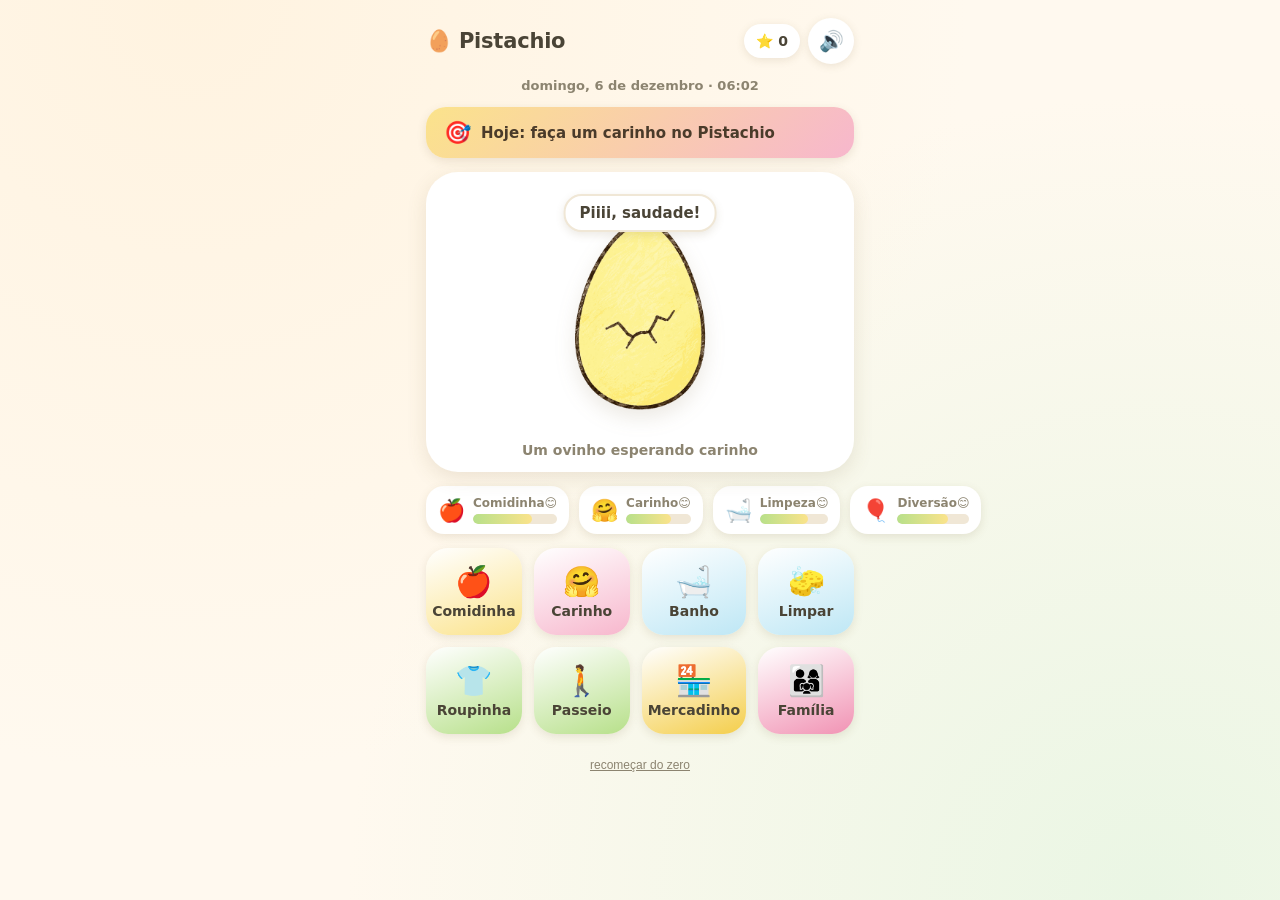
==== index.html @ 14df9978 "Pistachio v2 instalavel: manifest, service worker e icones" ====
<!doctype html>
<html lang="pt-BR">
<head>
<meta charset="utf-8">
<meta name="viewport" content="width=device-width,initial-scale=1,viewport-fit=cover">
<meta name="robots" content="noindex, nofollow">
<title>Pistachio</title>
<link rel="manifest" href="./manifest.webmanifest">
<meta name="theme-color" content="#FFF9EF" media="(prefers-color-scheme: light)">
<meta name="theme-color" content="#241F2E" media="(prefers-color-scheme: dark)">
<meta name="mobile-web-app-capable" content="yes">
<meta name="apple-mobile-web-app-capable" content="yes">
<meta name="apple-mobile-web-app-status-bar-style" content="default">
<meta name="apple-mobile-web-app-title" content="Pistachio">
<link rel="apple-touch-icon" href="./icone-180.png">
<link rel="icon" href="./icone-192.png">
</head>
<body>
<style>
  :root{
    --verde: #B7E08A;
    --verde-forte: #8FCB57;
    --rosa: #F7B7CD;
    --rosa-forte: #F193B4;
    --amarelo: #FBE38B;
    --amarelo-forte: #F4CE4B;
    --fundo: #FFF9EF;
    --fundo-gradiente-a: #FFF3E0;
    --fundo-gradiente-b: #EAF6E4;
    --cartao: #FFFFFF;
    --texto: #4A4436;
    --texto-suave: #8C8470;
    --linha: #F0E7D6;
    --sombra: rgba(120, 100, 60, 0.14);
  }
  @media (prefers-color-scheme: dark){
    :root:not([data-theme="light"]){
      --fundo: #241F2E;
      --fundo-gradiente-a: #2A2438;
      --fundo-gradiente-b: #1E2A24;
      --cartao: #2F2A3C;
      --texto: #F3EEE2;
      --texto-suave: #C3BBAE;
      --linha: #423A54;
      --sombra: rgba(0, 0, 0, 0.35);
    }
  }
  :root[data-theme="dark"]{
    --fundo: #241F2E;
    --fundo-gradiente-a: #2A2438;
    --fundo-gradiente-b: #1E2A24;
    --cartao: #2F2A3C;
    --texto: #F3EEE2;
    --texto-suave: #C3BBAE;
    --linha: #423A54;
    --sombra: rgba(0, 0, 0, 0.35);
  }

  *{ box-sizing: border-box; -webkit-tap-highlight-color: transparent; }
  body{
    margin: 0;
    min-height: 100vh;
    background: var(--fundo);
    background-image: radial-gradient(circle at 15% 0%, var(--fundo-gradiente-a) 0%, transparent 55%),
                       radial-gradient(circle at 90% 100%, var(--fundo-gradiente-b) 0%, transparent 55%);
    color: var(--texto);
    font-family: system-ui, -apple-system, "Segoe UI", Roboto, sans-serif;
    -webkit-font-smoothing: antialiased;
  }

  .tela{
    max-width: 460px;
    margin: 0 auto;
    padding: 18px 16px 34px;
    min-height: 100vh;
    display: flex;
    flex-direction: column;
    gap: 14px;
  }

  /* ---------- topo ---------- */
  .topo{
    display: flex;
    align-items: center;
    justify-content: space-between;
    gap: 10px;
  }
  .topo h1{
    font-size: 21px;
    margin: 0;
    letter-spacing: -0.01em;
    min-width: 0;
    overflow: hidden;
    text-overflow: ellipsis;
    white-space: nowrap;
  }
  .topo h1 span{ font-size: 21px; }
  .topo-direita{ display: flex; align-items: center; gap: 8px; flex-shrink: 0; }
  .saldo-estrelinhas{
    background: var(--cartao);
    box-shadow: 0 2px 8px var(--sombra);
    border-radius: 999px;
    padding: 9px 12px;
    font-weight: 800;
    font-size: 14px;
    color: var(--texto);
    white-space: nowrap;
  }
  .botao-som{
    width: 46px;
    height: 46px;
    border-radius: 999px;
    border: none;
    background: var(--cartao);
    box-shadow: 0 2px 8px var(--sombra);
    font-size: 20px;
    cursor: pointer;
    display: flex;
    align-items: center;
    justify-content: center;
    flex-shrink: 0;
  }
  .botao-som:active{ transform: scale(0.92); }

  /* ---------- data e hora ---------- */
  .data-hora{
    text-align: center;
    font-size: 13px;
    color: var(--texto-suave);
    font-weight: 600;
  }

  /* ---------- faixa de quest ---------- */
  .faixa-quest{
    background: linear-gradient(135deg, var(--amarelo), var(--rosa));
    border-radius: 20px;
    padding: 13px 18px;
    font-size: 15px;
    font-weight: 600;
    color: #4A3B2A;
    box-shadow: 0 3px 10px var(--sombra);
    display: flex;
    align-items: center;
    gap: 10px;
  }
  .faixa-quest .emoji-quest{ font-size: 22px; flex-shrink: 0; }
  .faixa-quest.concluida{ background: linear-gradient(135deg, var(--verde), var(--amarelo)); }

  /* ---------- banner de adoção ---------- */
  .banner-adocao{
    display: flex;
    align-items: center;
    justify-content: center;
    gap: 8px;
    width: 100%;
    padding: 14px;
    border: none;
    border-radius: 20px;
    background: linear-gradient(135deg, var(--verde), var(--rosa));
    color: #33321f;
    font-size: 16px;
    font-weight: 800;
    box-shadow: 0 4px 12px var(--sombra);
    cursor: pointer;
    animation: pulsarRemedio 1.6s ease-in-out infinite;
  }
  .banner-adocao:active{ transform: scale(0.97); }

  /* ---------- palco do bicho ---------- */
  .palco-cartao{
    background: var(--cartao);
    border-radius: 32px;
    box-shadow: 0 6px 20px var(--sombra);
    padding: 18px 10px 14px;
    position: relative;
  }
  .palco-bicho{
    position: relative;
    height: 250px;
    display: flex;
    align-items: center;
    justify-content: center;
    touch-action: none;
  }
  .onda{ display: inline-block; }
  .onda.idle-ovo{ animation: balancarOvo 1.8s ease-in-out infinite; }
  .onda.idle-ovo-doente{ animation: balancarOvoDoente 2.6s ease-in-out infinite; opacity: .8; }
  .onda.idle-vivo{ animation: respirar 3.4s ease-in-out infinite; }
  .onda.idle-doente{ animation: respirarDoente 3.8s ease-in-out infinite; }
  .onda.brilho{ animation: brilharPet 1.5s ease; }

  .cor-verdinho{ filter: hue-rotate(95deg) saturate(1.3); }
  .cor-rosinha{ filter: hue-rotate(300deg) saturate(1.25); }
  .cor-azulzinho{ filter: hue-rotate(190deg) saturate(1.3); }
  .cor-wrap{ display: inline-block; }

  @keyframes balancarOvo{
    0%,100%{ transform: rotate(-4deg); }
    50%{ transform: rotate(4deg); }
  }
  @keyframes balancarOvoDoente{
    0%,100%{ transform: rotate(-2deg) scale(0.99); }
    50%{ transform: rotate(1deg) scale(1); }
  }
  @keyframes respirar{
    0%,100%{ transform: scale(1) rotate(0deg); }
    50%{ transform: scale(1.035) rotate(-1deg); }
  }
  @keyframes respirarDoente{
    0%,100%{ transform: rotate(-6deg) scale(1); opacity: .78; }
    50%{ transform: rotate(-3deg) scale(1.012); opacity: .7; }
  }
  @keyframes brilharPet{
    0%,100%{ filter: none; }
    40%{ filter: brightness(1.35) saturate(1.25); }
  }

  .pulo-wrap{ position: relative; }
  .pulo-wrap.pular{ animation: pulinho .55s ease; }
  @keyframes pulinho{
    0%{ transform: translateY(0) scale(1); }
    30%{ transform: translateY(-20px) scale(1.08); }
    62%{ transform: translateY(3px) scale(0.96); }
    100%{ transform: translateY(0) scale(1); }
  }

  .img-bicho{
    width: 190px;
    height: 190px;
    object-fit: contain;
    display: block;
    filter: drop-shadow(0 8px 10px var(--sombra));
  }
  .img-cena{ width: 150px; height: 150px; object-fit: contain; display: block; filter: drop-shadow(0 8px 10px var(--sombra)); }
  .img-cena-pequena{ width: 92px; height: 92px; object-fit: contain; display: block; filter: drop-shadow(0 6px 8px var(--sombra)); }

  .overlay-roupinha{
    position: absolute;
    top: 6px;
    left: 50%;
    transform: translateX(-50%);
    font-size: 40px;
    pointer-events: none;
    line-height: 1;
  }
  .overlay-roupinha.rp-2{ top: 26px; font-size: 34px; }
  .overlay-roupinha.rp-3{ top: 96px; font-size: 34px; }
  .overlay-roupinha.rp-generic{ top: 20px; font-size: 32px; }

  .overlay-doente{
    position: absolute;
    right: -6px;
    bottom: 6px;
    font-size: 30px;
    pointer-events: none;
  }

  .estrelas-camada{
    position: absolute;
    inset: 0;
    pointer-events: none;
    overflow: visible;
  }
  .estrela{
    position: absolute;
    width: 14px;
    height: 14px;
    background: var(--rosa-forte);
    clip-path: polygon(50% 0%, 61% 35%, 98% 35%, 68% 57%, 79% 91%, 50% 70%, 21% 91%, 32% 57%, 2% 35%, 39% 35%);
    animation: estrelaFlutuar 1.15s ease-out forwards;
  }
  .estrela.amarela{ background: var(--amarelo-forte); }
  @keyframes estrelaFlutuar{
    0%{ transform: translateY(6px) scale(.3) rotate(0deg); opacity: 0; }
    22%{ opacity: 1; }
    100%{ transform: translateY(-50px) scale(1) rotate(35deg); opacity: 0; }
  }

  .coracao{
    position: absolute;
    font-size: 20px;
    animation: coracaoFlutuar 1s ease-out forwards;
  }
  @keyframes coracaoFlutuar{
    0%{ transform: translateY(4px) scale(.4); opacity: 0; }
    25%{ opacity: 1; }
    100%{ transform: translateY(-46px) scale(1.1); opacity: 0; }
  }

  .toast-estrelinha{
    position: absolute;
    top: 8px;
    right: 8px;
    background: var(--amarelo-forte);
    color: #4A3B2A;
    font-weight: 800;
    font-size: 13px;
    padding: 4px 10px;
    border-radius: 999px;
    animation: toastSubir 1.2s ease forwards;
    pointer-events: none;
  }
  @keyframes toastSubir{
    0%{ opacity: 0; transform: translateY(6px); }
    20%{ opacity: 1; transform: translateY(0); }
    80%{ opacity: 1; }
    100%{ opacity: 0; transform: translateY(-18px); }
  }

  .balao-fala{
    position: absolute;
    top: 4px;
    left: 50%;
    transform: translateX(-50%);
    background: var(--cartao);
    border: 2px solid var(--linha);
    border-radius: 18px;
    padding: 8px 14px;
    font-size: 15px;
    font-weight: 700;
    white-space: nowrap;
    box-shadow: 0 3px 8px var(--sombra);
    animation: balaoPop .25s ease;
    max-width: 88%;
    overflow: hidden;
    text-overflow: ellipsis;
  }
  .balao-fala::after{
    content: "";
    position: absolute;
    bottom: -8px;
    left: 50%;
    transform: translateX(-50%);
    border-width: 8px 7px 0 7px;
    border-style: solid;
    border-color: var(--cartao) transparent transparent transparent;
  }
  @keyframes balaoPop{
    0%{ transform: translateX(-50%) scale(.5); opacity: 0; }
    100%{ transform: translateX(-50%) scale(1); opacity: 1; }
  }

  .etiqueta-fase{
    text-align: center;
    font-size: 14px;
    color: var(--texto-suave);
    font-weight: 600;
    margin-top: 2px;
  }

  .evento-especial{
    position: absolute;
    left: 50%;
    top: -14px;
    transform: translate(-50%, -100%);
    background: var(--verde-forte);
    color: #22381A;
    font-weight: 700;
    font-size: 15px;
    padding: 10px 16px;
    border-radius: 16px;
    box-shadow: 0 4px 12px var(--sombra);
    white-space: nowrap;
    animation: eventoPop .35s ease;
  }
  @keyframes eventoPop{
    0%{ opacity: 0; transform: translate(-50%, -80%) scale(.7); }
    100%{ opacity: 1; transform: translate(-50%, -100%) scale(1); }
  }

  /* ---------- medidores ---------- */
  .medidores{
    display: grid;
    grid-template-columns: 1fr 1fr;
    gap: 10px;
  }
  .medidor{
    background: var(--cartao);
    border-radius: 18px;
    padding: 10px 12px;
    box-shadow: 0 3px 10px var(--sombra);
    display: flex;
    align-items: center;
    gap: 8px;
  }
  .medidor .icone{ font-size: 22px; flex-shrink: 0; }
  .medidor .miolo{ flex: 1; min-width: 0; }
  .medidor .rotulo{
    font-size: 12px;
    color: var(--texto-suave);
    font-weight: 600;
    display: flex;
    justify-content: space-between;
    margin-bottom: 4px;
  }
  .medidor-barra{
    height: 10px;
    border-radius: 999px;
    background: var(--linha);
    overflow: hidden;
  }
  .medidor-preenchido{
    height: 100%;
    border-radius: 999px;
    background: linear-gradient(90deg, var(--verde), var(--amarelo));
    transition: width .4s ease;
  }

  /* ---------- remedinho ---------- */
  .botao-remedio{
    display: flex;
    align-items: center;
    justify-content: center;
    gap: 10px;
    width: 100%;
    padding: 15px;
    border: none;
    border-radius: 20px;
    background: linear-gradient(135deg, var(--rosa), var(--rosa-forte));
    color: #4A2036;
    font-size: 17px;
    font-weight: 700;
    box-shadow: 0 4px 12px var(--sombra);
    cursor: pointer;
    animation: pulsarRemedio 1.4s ease-in-out infinite;
  }
  .botao-remedio:active{ transform: scale(0.97); }
  @keyframes pulsarRemedio{
    0%,100%{ box-shadow: 0 4px 12px var(--sombra); }
    50%{ box-shadow: 0 4px 20px var(--rosa-forte); }
  }

  /* ---------- botões de cuidado ---------- */
  .grade-cuidados{
    display: grid;
    grid-template-columns: 1fr 1fr;
    gap: 12px;
  }
  .botao-cuidado{
    display: flex;
    flex-direction: column;
    align-items: center;
    justify-content: center;
    gap: 4px;
    padding: 16px 6px;
    border: none;
    border-radius: 22px;
    background: var(--cartao);
    box-shadow: 0 3px 10px var(--sombra);
    cursor: pointer;
    font-family: inherit;
  }
  .botao-cuidado .emoji{ font-size: 30px; }
  .botao-cuidado .rotulo-botao{
    font-size: 14px;
    font-weight: 700;
    color: var(--texto);
  }
  .botao-cuidado:active{ transform: scale(0.94); }
  .botao-cuidado.c-fome{ background: linear-gradient(160deg, var(--cartao), var(--amarelo)); }
  .botao-cuidado.c-carinho{ background: linear-gradient(160deg, var(--cartao), var(--rosa)); }
  .botao-cuidado.c-limpeza{ background: linear-gradient(160deg, var(--cartao), #BEE7F5); }
  .botao-cuidado.c-diversao{ background: linear-gradient(160deg, var(--cartao), var(--verde)); }
  .botao-cuidado.c-loja{ background: linear-gradient(160deg, var(--cartao), var(--amarelo-forte)); }
  .botao-cuidado.c-familia{ background: linear-gradient(160deg, var(--cartao), var(--rosa-forte)); }

  @media (min-width: 640px){
    .grade-cuidados{ grid-template-columns: repeat(4, 1fr); }
    .medidores{ grid-template-columns: repeat(4, 1fr); }
  }

  /* ---------- rodapé / recomeçar ---------- */
  .rodape{
    text-align: center;
    margin-top: 4px;
  }
  .link-recomecar{
    background: none;
    border: none;
    color: var(--texto-suave);
    font-size: 12px;
    text-decoration: underline;
    cursor: pointer;
    padding: 6px;
  }
  .painel-confirmar{
    margin-top: 8px;
    background: var(--cartao);
    border: 2px dashed var(--linha);
    border-radius: 18px;
    padding: 14px;
    font-size: 14px;
  }
  .painel-confirmar p{ margin: 0 0 10px; color: var(--texto); }
  .linha-botoes-confirmar{ display: flex; gap: 10px; justify-content: center; }
  .botao-confirmar, .botao-cancelar{
    border: none;
    border-radius: 14px;
    padding: 10px 16px;
    font-size: 14px;
    font-weight: 700;
    cursor: pointer;
  }
  .botao-confirmar{ background: var(--rosa-forte); color: #4A2036; }
  .botao-cancelar{ background: var(--linha); color: var(--texto); }

  /* ---------- cenas em tela cheia ---------- */
  .cena-cheia{
    position: fixed;
    inset: 0;
    background: rgba(30, 25, 20, 0.55);
    display: flex;
    align-items: flex-end;
    justify-content: center;
    z-index: 60;
  }
  .cena-caixa{
    position: relative;
    background: var(--cartao);
    width: 100%;
    max-width: 460px;
    max-height: 90vh;
    overflow-y: auto;
    border-radius: 26px 26px 0 0;
    padding: 22px 18px 26px;
    box-shadow: 0 -8px 24px var(--sombra);
  }
  .titulo-cena{ margin: 0 0 4px; font-size: 19px; padding-right: 30px; }
  .subtitulo-cena{ font-size: 14px; color: var(--texto-suave); margin: 14px 0 6px; }
  .dica-cena{ margin: 0 0 12px; font-size: 13px; color: var(--texto-suave); }
  .botao-fechar-x{
    position: absolute;
    top: 14px;
    right: 14px;
    width: 34px;
    height: 34px;
    border-radius: 999px;
    border: none;
    background: var(--linha);
    color: var(--texto);
    font-size: 16px;
    cursor: pointer;
  }
  .botao-primario{
    display: block;
    width: 100%;
    padding: 14px;
    border: none;
    border-radius: 18px;
    background: linear-gradient(135deg, var(--verde), var(--verde-forte));
    color: #1c3311;
    font-size: 16px;
    font-weight: 800;
    cursor: pointer;
    margin-top: 10px;
  }
  .botao-primario:active{ transform: scale(0.98); }
  .botao-secundario{
    display: block;
    width: 100%;
    padding: 12px;
    border: none;
    border-radius: 16px;
    background: var(--linha);
    color: var(--texto);
    font-size: 14px;
    font-weight: 700;
    cursor: pointer;
    margin-top: 10px;
  }

  /* ---------- banho ---------- */
  .banheira{ position: relative; margin: 6px auto 4px; width: 240px; }
  .agua-banho{
    position: relative;
    height: 170px;
    border-radius: 24px 24px 40px 40px;
    background: linear-gradient(180deg, #D7F1FA, #8FD3EA);
    border: 4px solid #E8F7FC;
    overflow: hidden;
    touch-action: none;
    display: flex;
    align-items: flex-end;
    justify-content: center;
  }
  .borda-banheira{
    height: 14px;
    background: linear-gradient(180deg, #ffffff, #E3ECEF);
    border-radius: 0 0 30px 30px;
    margin: 0 8px;
    box-shadow: 0 4px 8px var(--sombra);
  }
  .sujeira{ position: absolute; font-size: 16px; opacity: 1; transition: opacity .3s ease; }
  .sujeira-1{ left: 16%; top: 18%; }
  .sujeira-2{ right: 14%; top: 32%; }
  .sujeira-3{ left: 40%; top: 55%; }
  .espuma{ position: absolute; font-size: 26px; opacity: .95; pointer-events: none; }
  .espuma-a{ left: -8px; top: -14px; }
  .espuma-b{ right: -10px; top: -8px; }
  .bolhas-camada{ position: absolute; inset: 0; pointer-events: none; overflow: visible; }
  .bolha{
    position: absolute;
    bottom: 4px;
    border-radius: 50%;
    background: rgba(255,255,255,.85);
    border: 1px solid rgba(255,255,255,.6);
    animation: bolhaSubir .9s ease-out forwards;
  }
  @keyframes bolhaSubir{
    0%{ transform: translateY(0) scale(.6); opacity: .9; }
    100%{ transform: translateY(-90px) scale(1.1); opacity: 0; }
  }
  .barra-progresso-cena{ margin: 12px 0 4px; }
  .rotulo-progresso{ font-size: 12px; color: var(--texto-suave); font-weight: 700; margin-bottom: 4px; }

  /* ---------- passeio ---------- */
  .parque-cena{
    position: relative;
    height: 300px;
    border-radius: 20px;
    overflow: hidden;
    touch-action: none;
    background: linear-gradient(180deg, #BEE7F5 0%, #BEE7F5 58%, #B7E08A 58%, #8FCB57 100%);
  }
  .nuvem{ position: absolute; font-size: 26px; opacity: .9; pointer-events: none; }
  .nuvem-a{ left: 12%; top: 8%; }
  .nuvem-b{ right: 16%; top: 14%; }
  .sol-passeio{ position: absolute; right: 10%; top: 6%; font-size: 30px; pointer-events: none; }
  .arvore{ position: absolute; font-size: 34px; bottom: 8%; pointer-events: none; }
  .arvore-a{ left: 6%; }
  .arvore-b{ right: 8%; }
  .itens-passeio{ position: absolute; inset: 0; pointer-events: none; }
  .item-passeio{
    position: absolute;
    transform: translate(-50%, -50%);
    font-size: 30px;
    background: none;
    border: none;
    padding: 4px;
    cursor: pointer;
    pointer-events: auto;
    transition: opacity .3s ease, transform .3s ease;
    filter: drop-shadow(0 2px 4px rgba(0,0,0,.2));
  }
  .item-passeio.coletado{
    opacity: 0;
    transform: translate(-50%, -50%) scale(1.7);
    pointer-events: none;
  }
  .pet-passeio{
    position: absolute;
    transform: translate(-50%, -50%);
    left: 50%;
    top: 78%;
    transition: left .6s ease, top .6s ease;
    pointer-events: none;
  }
  .linha-contador{
    text-align: center;
    font-size: 13px;
    font-weight: 700;
    color: var(--texto-suave);
    margin-top: 10px;
  }

  /* ---------- comidinha ---------- */
  .area-alimentar{ position: relative; display: flex; justify-content: center; padding: 8px 0 4px; }
  .boca-alvo{
    position: absolute;
    left: 50%;
    top: 66%;
    width: 62px;
    height: 42px;
    transform: translate(-50%, -50%);
    border: 3px dashed var(--rosa-forte);
    border-radius: 50%;
    pointer-events: none;
    transition: background .15s ease, transform .15s ease;
  }
  .boca-alvo.alvo-ativo{
    background: rgba(241, 147, 180, .35);
    transform: translate(-50%, -50%) scale(1.15);
  }
  .bandeja-itens{
    display: flex;
    flex-wrap: wrap;
    gap: 10px;
    justify-content: center;
    padding: 6px 0 4px;
  }
  .item-arrastavel{
    display: flex;
    flex-direction: column;
    align-items: center;
    gap: 2px;
    background: var(--fundo);
    border: 2px solid var(--linha);
    border-radius: 16px;
    padding: 8px 10px;
    touch-action: none;
    cursor: grab;
    user-select: none;
  }
  .emoji-item{ font-size: 28px; }
  .nome-item{ font-size: 11px; font-weight: 700; color: var(--texto); }
  .badge-qtd{
    font-size: 10px;
    font-weight: 800;
    color: var(--texto-suave);
    background: var(--linha);
    border-radius: 999px;
    padding: 1px 7px;
  }
  .badge-gratis{ background: var(--verde); color: #2b3a1c; }
  .clone-arrasto{
    position: fixed;
    pointer-events: none;
    font-size: 44px;
    z-index: 999;
    transform: translate(-50%, -50%);
    filter: drop-shadow(0 4px 6px rgba(0,0,0,.3));
  }
  .mastigando{ animation: mastigarAnim .5s ease; }
  @keyframes mastigarAnim{
    0%,100%{ transform: scale(1); }
    30%{ transform: scale(.92) rotate(-3deg); }
    60%{ transform: scale(1.05) rotate(2deg); }
  }

  /* ---------- mercadinho ---------- */
  .saldo-loja{
    text-align: center;
    font-weight: 800;
    font-size: 16px;
    background: var(--fundo);
    border-radius: 999px;
    padding: 6px 14px;
    display: block;
    width: fit-content;
    margin: 4px auto 6px;
  }
  .lista-loja{ display: flex; flex-direction: column; gap: 8px; }
  .linha-loja{
    display: flex;
    align-items: center;
    gap: 10px;
    background: var(--fundo);
    border-radius: 14px;
    padding: 8px 10px;
  }
  .emoji-loja{ font-size: 26px; flex-shrink: 0; }
  .info-loja{ flex: 1; min-width: 0; }
  .nome-loja{ font-weight: 700; font-size: 14px; }
  .preco-loja{ font-size: 12px; color: var(--texto-suave); }
  .botao-comprar{
    border: none;
    border-radius: 12px;
    padding: 9px 12px;
    font-weight: 800;
    font-size: 13px;
    background: var(--verde-forte);
    color: #1c3311;
    cursor: pointer;
    flex-shrink: 0;
  }
  .botao-comprar:disabled{ background: var(--linha); color: var(--texto-suave); cursor: not-allowed; }

  /* ---------- roupinha ---------- */
  .opcoes-roupinha{
    display: grid;
    grid-template-columns: 1fr 1fr;
    gap: 10px;
    margin: 8px 0 4px;
  }
  .opcao-roupinha{
    display: flex;
    flex-direction: column;
    align-items: center;
    gap: 4px;
    padding: 12px 6px;
    border-radius: 16px;
    border: 2px solid var(--linha);
    background: var(--fundo);
    font-size: 13px;
    font-weight: 700;
    color: var(--texto);
    cursor: pointer;
    font-family: inherit;
  }
  .opcao-roupinha.selecionada{ border-color: var(--rosa-forte); background: var(--rosa); }
  .emoji-opcao{ font-size: 30px; }

  /* ---------- família ---------- */
  .lista-familia{ display: flex; flex-direction: column; gap: 10px; }
  .card-familia{
    display: flex;
    align-items: center;
    gap: 12px;
    background: var(--fundo);
    border-radius: 16px;
    padding: 10px;
  }
  .img-familia{ width: 56px; height: 56px; object-fit: contain; flex-shrink: 0; }
  .data-familia{ font-size: 12px; color: var(--texto-suave); }
  .texto-vazio{ font-size: 14px; color: var(--texto-suave); line-height: 1.5; text-align: center; padding: 10px 4px; }

  /* ---------- adoção ---------- */
  .opcoes-cor{ display: flex; gap: 10px; justify-content: center; margin: 10px 0 14px; }
  .opcao-cor{
    display: flex;
    flex-direction: column;
    align-items: center;
    gap: 6px;
    border: 2px solid var(--linha);
    border-radius: 16px;
    padding: 10px 8px;
    background: var(--fundo);
    cursor: pointer;
    font-size: 12px;
    font-weight: 700;
    color: var(--texto);
    font-family: inherit;
    flex: 1;
  }
  .opcao-cor.selecionada{ border-color: var(--verde-forte); background: var(--verde); }
  .img-opcao-cor{ width: 52px; height: 52px; object-fit: contain; }
  .campo-nome{
    width: 100%;
    padding: 12px 14px;
    border-radius: 14px;
    border: 2px solid var(--linha);
    background: var(--cartao);
    color: var(--texto);
    font-size: 15px;
    margin-bottom: 12px;
    box-sizing: border-box;
    font-family: inherit;
  }

  [hidden]{ display: none !important; }
</style>

<div class="tela">
  <div class="topo">
    <h1><span id="tituloEmoji">🥚</span> <span id="tituloNome">Pistachio</span></h1>
    <div class="topo-direita">
      <div id="saldoEstrelinhas" class="saldo-estrelinhas">⭐ 0</div>
      <button id="btnSom" class="botao-som" type="button" aria-label="Ligar ou desligar som">🔊</button>
    </div>
  </div>

  <div id="dataHora" class="data-hora">carregando...</div>

  <div id="faixaQuest" class="faixa-quest">
    <span class="emoji-quest">🎯</span>
    <span id="textoQuest">Carregando...</span>
  </div>

  <div class="palco-cartao">
    <div class="palco-bicho" id="palcoBicho">
      <div id="onda" class="onda idle-ovo">
        <div id="pulo" class="pulo-wrap">
          <img id="imgBicho" class="img-bicho" src="" alt="Pistachio">
          <div id="roupinha" class="overlay-roupinha" hidden></div>
          <div id="doenteOverlay" class="overlay-doente" hidden>🤒</div>
        </div>
      </div>
      <div id="estrelas" class="estrelas-camada"></div>
      <div id="balaoFala" class="balao-fala" hidden></div>
      <div id="eventoEspecial" class="evento-especial" hidden></div>
    </div>
    <div id="etiquetaFase" class="etiqueta-fase">Um ovinho esperando carinho</div>
  </div>

  <button id="bannerAdocao" class="banner-adocao" type="button" hidden>🐣 Adotar um novo amiguinho!</button>

  <div class="medidores">
    <div class="medidor">
      <span class="icone">🍎</span>
      <div class="miolo">
        <div class="rotulo"><span>Comidinha</span><span id="faceFome">😊</span></div>
        <div class="medidor-barra"><div id="barraFome" class="medidor-preenchido" style="width:70%"></div></div>
      </div>
    </div>
    <div class="medidor">
      <span class="icone">🤗</span>
      <div class="miolo">
        <div class="rotulo"><span>Carinho</span><span id="faceCarinho">😊</span></div>
        <div class="medidor-barra"><div id="barraCarinho" class="medidor-preenchido" style="width:70%"></div></div>
      </div>
    </div>
    <div class="medidor">
      <span class="icone">🛁</span>
      <div class="miolo">
        <div class="rotulo"><span>Limpeza</span><span id="faceLimpeza">😊</span></div>
        <div class="medidor-barra"><div id="barraLimpeza" class="medidor-preenchido" style="width:70%"></div></div>
      </div>
    </div>
    <div class="medidor">
      <span class="icone">🎈</span>
      <div class="miolo">
        <div class="rotulo"><span>Diversão</span><span id="faceDiversao">😊</span></div>
        <div class="medidor-barra"><div id="barraDiversao" class="medidor-preenchido" style="width:70%"></div></div>
      </div>
    </div>
  </div>

  <button id="btnRemedio" class="botao-remedio" type="button" hidden>💊 Dar remedinho</button>

  <div class="grade-cuidados">
    <button class="botao-cuidado c-fome" type="button" data-acao="comida">
      <span class="emoji">🍎</span><span class="rotulo-botao">Comidinha</span>
    </button>
    <button class="botao-cuidado c-carinho" type="button" data-acao="carinho">
      <span class="emoji">🤗</span><span class="rotulo-botao">Carinho</span>
    </button>
    <button class="botao-cuidado c-limpeza" type="button" data-acao="banho">
      <span class="emoji">🛁</span><span class="rotulo-botao">Banho</span>
    </button>
    <button class="botao-cuidado c-limpeza" type="button" data-acao="sujeira">
      <span class="emoji">🧽</span><span class="rotulo-botao">Limpar</span>
    </button>
    <button class="botao-cuidado c-diversao" type="button" data-acao="roupinha">
      <span class="emoji">👕</span><span class="rotulo-botao">Roupinha</span>
    </button>
    <button class="botao-cuidado c-diversao" type="button" data-acao="passeio">
      <span class="emoji">🚶</span><span class="rotulo-botao">Passeio</span>
    </button>
    <button class="botao-cuidado c-loja" type="button" data-acao="mercadinho">
      <span class="emoji">🏪</span><span class="rotulo-botao">Mercadinho</span>
    </button>
    <button class="botao-cuidado c-familia" type="button" data-acao="familia">
      <span class="emoji">👨‍👩‍👧</span><span class="rotulo-botao">Família</span>
    </button>
  </div>

  <div class="rodape">
    <button id="btnRecomecar" class="link-recomecar" type="button">recomeçar do zero</button>
    <div id="painelConfirmar" class="painel-confirmar" hidden>
      <p>Tem certeza? O Pistachio vira um ovinho novo de novo. 🥚</p>
      <div class="linha-botoes-confirmar">
        <button id="btnConfirmarReset" class="botao-confirmar" type="button">Sim, recomeçar</button>
        <button id="btnCancelarReset" class="botao-cancelar" type="button">Não, deixa</button>
      </div>
    </div>
  </div>

  <!-- ---------- cena: banho ---------- -->
  <div id="cenaBanho" class="cena-cheia" hidden>
    <div class="cena-caixa">
      <button type="button" class="botao-fechar-x" data-fechar="cenaBanho" aria-label="Fechar">✕</button>
      <h2 class="titulo-cena">🛁 Hora do banho!</h2>
      <p class="dica-cena">Esfrega o dedinho nele pra tirar a sujeirinha~</p>
      <div class="banheira">
        <div id="aguaBanho" class="agua-banho">
          <div id="corWrapBanho" class="cor-wrap">
            <img id="imgBanho" class="img-cena" src="" alt="">
          </div>
          <div id="sujeira1" class="sujeira sujeira-1">🟤</div>
          <div id="sujeira2" class="sujeira sujeira-2">🟤</div>
          <div id="sujeira3" class="sujeira sujeira-3">🟤</div>
          <div class="espuma espuma-a">☁️</div>
          <div class="espuma espuma-b">☁️</div>
          <div id="bolhasBanho" class="bolhas-camada"></div>
        </div>
        <div class="borda-banheira"></div>
      </div>
      <div class="barra-progresso-cena">
        <div class="rotulo-progresso">Esfregando...</div>
        <div class="medidor-barra"><div id="barraEsfrega" class="medidor-preenchido" style="width:0%"></div></div>
      </div>
      <button id="btnBanhoPronto" class="botao-primario" type="button">Pronto! ✨</button>
    </div>
  </div>

  <!-- ---------- cena: passeio ---------- -->
  <div id="cenaPasseio" class="cena-cheia" hidden>
    <div class="cena-caixa">
      <button type="button" class="botao-fechar-x" data-fechar="cenaPasseio" aria-label="Fechar">✕</button>
      <h2 class="titulo-cena">🚶 Vamos passear!</h2>
      <p class="dica-cena">Toca no chão pra ele andar, e toca nas coisinhas pra pegar!</p>
      <div id="chaoPasseio" class="parque-cena">
        <div class="nuvem nuvem-a">☁️</div>
        <div class="nuvem nuvem-b">☁️</div>
        <div class="sol-passeio">☀️</div>
        <div class="arvore arvore-a">🌳</div>
        <div class="arvore arvore-b">🌳</div>
        <div id="itensPasseio" class="itens-passeio"></div>
        <div id="petPasseio" class="pet-passeio">
          <div id="corWrapPasseio" class="cor-wrap">
            <img id="imgPasseio" class="img-cena-pequena" src="" alt="">
          </div>
        </div>
      </div>
      <div class="linha-contador"><span id="contadorPasseio">0 / 5</span> coletados</div>
      <button id="btnPasseioVoltar" class="botao-primario" type="button">Voltar pra casa</button>
    </div>
  </div>

  <!-- ---------- cena: comidinha ---------- -->
  <div id="cenaComida" class="cena-cheia" hidden>
    <div class="cena-caixa">
      <button type="button" class="botao-fechar-x" data-fechar="cenaComida" aria-label="Fechar">✕</button>
      <h2 class="titulo-cena">🍽️ Comidinha</h2>
      <p class="dica-cena">Arrasta a comidinha até a boquinha dele!</p>
      <div class="area-alimentar">
        <div id="corWrapComida" class="cor-wrap">
          <img id="imgComida" class="img-cena" src="" alt="">
        </div>
        <div id="bocaAlvo" class="boca-alvo"></div>
      </div>
      <div id="bandejaItens" class="bandeja-itens"></div>
      <button id="btnComidaFechar" class="botao-secundario" type="button">Fechar</button>
    </div>
  </div>

  <!-- ---------- cena: mercadinho ---------- -->
  <div id="cenaMercadinho" class="cena-cheia" hidden>
    <div class="cena-caixa">
      <button type="button" class="botao-fechar-x" data-fechar="cenaMercadinho" aria-label="Fechar">✕</button>
      <h2 class="titulo-cena">🏪 Mercadinho</h2>
      <span id="estrelinhasSaldo" class="saldo-loja">⭐ 0</span>
      <h3 class="subtitulo-cena">Comidinhas</h3>
      <div id="listaComidasLoja" class="lista-loja"></div>
      <h3 class="subtitulo-cena">Roupinhas</h3>
      <div id="listaRoupasLoja" class="lista-loja"></div>
      <button id="btnMercadinhoFechar" class="botao-secundario" type="button">Fechar</button>
    </div>
  </div>

  <!-- ---------- cena: roupinha ---------- -->
  <div id="cenaRoupinha" class="cena-cheia" hidden>
    <div class="cena-caixa">
      <button type="button" class="botao-fechar-x" data-fechar="cenaRoupinha" aria-label="Fechar">✕</button>
      <h2 class="titulo-cena">👕 Escolher roupinha</h2>
      <div id="opcoesRoupinha" class="opcoes-roupinha"></div>
      <button id="btnRoupinhaFechar" class="botao-secundario" type="button">Fechar</button>
    </div>
  </div>

  <!-- ---------- cena: família ---------- -->
  <div id="cenaFamilia" class="cena-cheia" hidden>
    <div class="cena-caixa">
      <button type="button" class="botao-fechar-x" data-fechar="cenaFamilia" aria-label="Fechar">✕</button>
      <h2 class="titulo-cena">👨‍👩‍👧 Minha família</h2>
      <div id="listaFamilia" class="lista-familia"></div>
      <button id="btnFamiliaFechar" class="botao-secundario" type="button">Fechar</button>
    </div>
  </div>

  <!-- ---------- cena: novo amiguinho ---------- -->
  <div id="cenaAmiguinho" class="cena-cheia" hidden>
    <div class="cena-caixa">
      <button type="button" class="botao-fechar-x" data-fechar="cenaAmiguinho" aria-label="Fechar">✕</button>
      <h2 class="titulo-cena">🎉 Novo amiguinho!</h2>
      <p class="dica-cena">O grandinho vai pra galeria da família, e um ovo novo começa!</p>
      <div id="opcoesCorAdocao" class="opcoes-cor"></div>
      <input id="nomeNovoAmiguinho" class="campo-nome" type="text" maxlength="16" placeholder="Nome do novo amiguinho">
      <div class="linha-botoes-confirmar">
        <button id="btnConfirmarAdocao" class="botao-confirmar" type="button">Adotar!</button>
        <button id="btnCancelarAdocao" class="botao-cancelar" type="button">Agora não</button>
      </div>
    </div>
  </div>
</div>

<script>
(function(){
  "use strict";

  /* =========================================================
     ARTE — ÚNICO LUGAR do desenho do Pistachio.
     Troque só estes três valores pelo desenho final da Bela
     (data URI de PNG 520x520, fundo transparente).
     ========================================================= */
  const ARTE = { ovo: "[data-uri]", crianca: "[data-uri]", adulto: "[data-uri]" };

  const CHAVE_ARMAZENAMENTO = "pistachio_bela_estado_v1";

  const LIMIAR_BAIXO = 35;             // abaixo disso o medidor está "baixo"
  const PISO_TEMPO = 30;               // o tempo sozinho nunca derruba um medidor abaixo disto
  const TAXA_DECAIMENTO_HORA = 1.5;    // pontos perdidos por hora sem cuidado
  const CUIDADOS_PARA_NASCER = 6;
  const CUIDADOS_PARA_ADULTO = 30;
  const DIAS_MIN_PARA_ADULTO = 3;

  const ACOES = {
    comida:   { medidor: "fome",     falas: ["Nham nham! Pi tchi~", "Om nom nom, Bela!", "Yumi yumi~"] },
    carinho:  { medidor: "carinho",  falas: ["Puru puru~ Bela!", "Aaah... fofinho~", "Bibi bibi Bela~"] },
    banho:    { medidor: "limpeza",  falas: ["Splash splash! Pi~", "Bu-bu-glu glu~", "Fresquinho, Bela!"] },
    sujeira:  { medidor: "limpeza",  falas: ["Tchibum tchibum~", "Limpo limpo! Pi pi~", "Ahh, melhor!"] },
    roupinha: { medidor: "diversao", falas: ["Ta-da! Pi pi~", "Chiquinho, Bela!", "Uiii, olha só~"] },
    passeio:  { medidor: "diversao", falas: ["Ueee, vamos! Pi~", "La-la-la, Bela!", "Piu piu, passear!"] }
  };
  const ORDEM_ACOES = ["comida", "carinho", "banho", "sujeira", "roupinha", "passeio"];

  const TEXTOS_QUEST = {
    comida:   "Hoje: dê uma comidinha pro Pistachio",
    carinho:  "Hoje: faça um carinho no Pistachio",
    banho:    "Hoje: dê um banho no Pistachio",
    sujeira:  "Hoje: limpe a sujeirinha do Pistachio",
    roupinha: "Hoje: vista uma roupinha no Pistachio",
    passeio:  "Hoje: leve o Pistachio pra passear"
  };

  const FALAS_SAUDACAO = ["Pi pi! Bela!", "Blu blu~ Bela chegou!", "Piiii, saudade!"];
  const FALAS_REMEDIO = ["Ahh... obrigado, Bela~", "Ufa, tchibom!", "Já tô melhor, Bela~"];
  const FALAS_DOENTE = ["Hn... Bela?", "Snif, tchi~", "Pi... fraquinho..."];
  const FALAS_QUEST = ["Ta-da! Consegui, Bela!", "Piii! Feito!", "Eba eba, Bela!"];
  const FALAS_BANHO_BEM = ["Brilhando, Bela! ✨ Tchibom!", "Cheirosinho! Pi pi~", "Tiptop, reluzente!"];
  const FALAS_PASSEIO_COMPLETO = ["Peguei tudo, Bela! Piu!", "Uhuul, campeão! Pi~", "Que dia bom, tchibi~"];
  const FALA_NASCIMENTO = "BELA! Pi pi pi!! 🎉";
  const FALA_CRESCIMENTO = "Piii~ Bela, olha eu!";

  const CATALOGO_COMIDAS = [
    { id: "maca",     emoji: "🍎", nome: "Maçã",     preco: 2, fome: 100 },
    { id: "cenoura",  emoji: "🥕", nome: "Cenoura",  preco: 2, fome: 100 },
    { id: "morango",  emoji: "🍓", nome: "Morango",  preco: 3, fome: 100 },
    { id: "bolinho",  emoji: "🧁", nome: "Bolinho",  preco: 5, fome: 100 },
    { id: "sorvete",  emoji: "🍦", nome: "Sorvete",  preco: 6, fome: 100 }
  ];

  const CATALOGO_ROUPINHAS = [
    { id: 1, emoji: "🎩", nome: "Cartola",     preco: 0 },
    { id: 2, emoji: "🎀", nome: "Laçinho",     preco: 0 },
    { id: 3, emoji: "🧣", nome: "Cachecol",    preco: 0 },
    { id: 4, emoji: "👑", nome: "Coroinha",    preco: 4 },
    { id: 5, emoji: "🎓", nome: "Formatura",   preco: 4 },
    { id: 6, emoji: "🕶️", nome: "Óculos legal", preco: 3 },
    { id: 7, emoji: "🌸", nome: "Florzinha",   preco: 3 },
    { id: 8, emoji: "🦋", nome: "Borboletinha", preco: 5 }
  ];

  const VARIACOES_COR = [
    { id: "verdinho",  nome: "Verdinho" },
    { id: "rosinha",   nome: "Rosinha" },
    { id: "azulzinho", nome: "Azulzinho" }
  ];

  const PASSEIO_ITENS = [
    { emoji: "🌸", x: 20, y: 68 },
    { emoji: "🦋", x: 72, y: 32 },
    { emoji: "⭐", x: 46, y: 52 },
    { emoji: "🌼", x: 82, y: 72 },
    { emoji: "🦋", x: 14, y: 28 }
  ];

  const DIAS_SEMANA = ["domingo", "segunda", "terça", "quarta", "quinta", "sexta", "sábado"];
  const MESES = ["janeiro", "fevereiro", "março", "abril", "maio", "junho", "julho", "agosto", "setembro", "outubro", "novembro", "dezembro"];

  /* ---------------- estado ---------------- */

  function estadoPadrao(){
    return {
      fase: "ovo",
      medidores: { fome: 70, carinho: 70, limpeza: 70, diversao: 70 },
      cuidadosTotal: 0,
      diasComCuidado: [],
      doentinho: false,
      roupinha: 0,
      quest: null,
      somLigado: true,
      ultimaVisita: Date.now(),
      nomeAtual: "Pistachio",
      corAtual: null,
      estoque: { maca: 3, cenoura: 2, morango: 0, bolinho: 0, sorvete: 0 },
      estrelinhas: 0,
      roupinhasCompradas: [1, 2, 3],
      familia: []
    };
  }

  function carregarEstado(){
    try{
      const bruto = localStorage.getItem(CHAVE_ARMAZENAMENTO);
      if(!bruto) return estadoPadrao();
      const dados = JSON.parse(bruto);
      if(!dados || typeof dados !== "object") return estadoPadrao();
      const padrao = estadoPadrao();
      const combinado = Object.assign({}, padrao, dados);
      combinado.medidores = Object.assign({}, padrao.medidores, dados.medidores || {});
      combinado.diasComCuidado = Array.isArray(dados.diasComCuidado) ? dados.diasComCuidado : [];
      combinado.estoque = Object.assign({}, padrao.estoque, dados.estoque || {});
      combinado.familia = Array.isArray(dados.familia) ? dados.familia : [];
      combinado.roupinhasCompradas = Array.isArray(dados.roupinhasCompradas) ? dados.roupinhasCompradas.slice() : padrao.roupinhasCompradas.slice();
      [1, 2, 3].forEach(function(id){
        if(combinado.roupinhasCompradas.indexOf(id) === -1) combinado.roupinhasCompradas.push(id);
      });
      if(typeof combinado.estrelinhas !== "number" || isNaN(combinado.estrelinhas)) combinado.estrelinhas = 0;
      if(typeof combinado.nomeAtual !== "string" || !combinado.nomeAtual) combinado.nomeAtual = "Pistachio";
      if(typeof combinado.corAtual !== "string") combinado.corAtual = null;
      if(typeof combinado.ultimaVisita !== "number") combinado.ultimaVisita = Date.now();
      return combinado;
    }catch(e){
      return estadoPadrao();
    }
  }

  function salvarEstado(){
    try{
      localStorage.setItem(CHAVE_ARMAZENAMENTO, JSON.stringify(estado));
    }catch(e){
      /* sem armazenamento disponível — o jogo continua, só não guarda desta vez */
    }
  }

  let estado = carregarEstado();

  /* ---------------- utilidades ---------------- */

  function clamp(v, min, max){ return Math.max(min, Math.min(max, v)); }
  function escolherAleatorio(lista){ return lista[Math.floor(Math.random() * lista.length)]; }
  function diaDeHoje(){ return new Date().toDateString(); }

  function aplicarDecaimento(){
    const agora = Date.now();
    const horas = Math.max(0, (agora - estado.ultimaVisita) / 3600000);
    if(horas > 0){
      for(const chave in estado.medidores){
        estado.medidores[chave] = clamp(estado.medidores[chave] - horas * TAXA_DECAIMENTO_HORA, PISO_TEMPO, 100);
      }
      estado.ultimaVisita = agora;
    }
    atualizarDoentinho();
  }

  let ficouDoenteAgora = false;
  function atualizarDoentinho(){
    const m = estado.medidores;
    const baixos = [m.fome, m.carinho, m.limpeza, m.diversao].filter(v => v <= LIMIAR_BAIXO).length;
    const estavaDoente = estado.doentinho;
    estado.doentinho = baixos >= 2;
    if(estado.doentinho && !estavaDoente) ficouDoenteAgora = true;
  }

  function humorAtual(){
    if(estado.doentinho) return "doentinho";
    const m = estado.medidores;
    const media = (m.fome + m.carinho + m.limpeza + m.diversao) / 4;
    if(media < 55) return "tristinho";
    return "feliz";
  }

  function garantirQuestDoDia(){
    const hoje = diaDeHoje();
    if(!estado.quest || estado.quest.criadoEm !== hoje){
      const evitar = estado.quest ? estado.quest.tipo : null;
      const candidatos = ORDEM_ACOES.filter(t => t !== evitar);
      const tipo = candidatos.length ? escolherAleatorio(candidatos) : escolherAleatorio(ORDEM_ACOES);
      estado.quest = { tipo: tipo, criadoEm: hoje, concluida: false };
    }
  }

  function condicaoParaAdocaoDisponivel(){
    const m = estado.medidores;
    return estado.fase === "adulto" &&
      Math.round(m.fome) >= 100 && Math.round(m.carinho) >= 100 &&
      Math.round(m.limpeza) >= 100 && Math.round(m.diversao) >= 100 &&
      !!(estado.quest && estado.quest.concluida);
  }

  /* ---------------- som (Web Audio API, sem arquivos) ---------------- */

  let audioCtx = null;
  function obterAudioCtx(){
    try{
      if(!audioCtx){
        const AC = window.AudioContext || window.webkitAudioContext;
        if(AC) audioCtx = new AC();
      }
      if(audioCtx && audioCtx.state === "suspended") audioCtx.resume();
    }catch(e){ /* sem áudio disponível, sem problema */ }
    return audioCtx;
  }

  function bipezinhos(freqs, duracao){
    duracao = duracao || 0.1;
    try{
      if(!estado.somLigado) return;
      const ctx = obterAudioCtx();
      if(!ctx) return;
      const t0 = ctx.currentTime;
      freqs.forEach(function(f, i){
        const osc = ctx.createOscillator();
        const gain = ctx.createGain();
        osc.type = "sine";
        const inicio = t0 + i * duracao;
        osc.frequency.setValueAtTime(f, inicio);
        gain.gain.setValueAtTime(0.0001, inicio);
        gain.gain.linearRampToValueAtTime(0.16, inicio + 0.015);
        gain.gain.exponentialRampToValueAtTime(0.0001, inicio + duracao);
        osc.connect(gain);
        gain.connect(ctx.destination);
        osc.start(inicio);
        osc.stop(inicio + duracao + 0.02);
      });
    }catch(e){ /* sem áudio disponível, sem problema */ }
  }

  const PADROES_SOM = {
    comida: [520, 660, 780],
    carinho: [700, 620],
    banho: [500, 600, 700, 820],
    sujeira: [480, 560, 640],
    roupinha: [660, 780, 900],
    passeio: [520, 680, 840],
    remedio: [420, 560, 700, 840],
    quest: [660, 780, 900, 1020],
    crescimento: [523, 659, 784, 1047],
    som_on: [700, 900],
    mercadinho: [700, 850, 1000],
    adocao: [523, 659, 784, 1047, 1319]
  };

  /* ---------------- efeitos visuais ---------------- */

  let timeoutFala = null;
  function falar(texto){
    const balao = document.getElementById("balaoFala");
    if(timeoutFala) clearTimeout(timeoutFala);
    balao.textContent = texto;
    balao.hidden = false;
    balao.style.animation = "none";
    void balao.offsetWidth;
    balao.style.animation = "";
    timeoutFala = setTimeout(function(){ balao.hidden = true; }, 2600);
  }

  function pular(){
    const pulo = document.getElementById("pulo");
    pulo.classList.remove("pular");
    void pulo.offsetWidth;
    pulo.classList.add("pular");
  }

  function criarEstrela(){
    const camada = document.getElementById("estrelas");
    const el = document.createElement("div");
    el.className = "estrela" + (Math.random() < 0.5 ? " amarela" : "");
    const esquerda = 15 + Math.random() * 70;
    const topo = 10 + Math.random() * 60;
    const tamanho = 10 + Math.random() * 8;
    el.style.left = esquerda + "%";
    el.style.top = topo + "%";
    el.style.width = tamanho + "px";
    el.style.height = tamanho + "px";
    camada.appendChild(el);
    setTimeout(function(){ if(el.parentNode) el.parentNode.removeChild(el); }, 1200);
  }

  function espalharEstrelas(qtd){
    for(let i = 0; i < qtd; i++){
      setTimeout(criarEstrela, i * 60);
    }
  }

  function criarCoracao(){
    const camada = document.getElementById("estrelas");
    if(!camada) return;
    const el = document.createElement("div");
    el.className = "coracao";
    el.textContent = escolherAleatorio(["💗", "💕", "💖"]);
    el.style.left = (15 + Math.random() * 70) + "%";
    el.style.top = (10 + Math.random() * 50) + "%";
    camada.appendChild(el);
    setTimeout(function(){ if(el.parentNode) el.parentNode.removeChild(el); }, 1100);
  }

  function mostrarGanhoEstrelinha(qtd){
    const palco = document.querySelector(".palco-bicho");
    if(!palco) return;
    const el = document.createElement("div");
    el.className = "toast-estrelinha";
    el.textContent = "+" + qtd + " ⭐";
    palco.appendChild(el);
    setTimeout(function(){ if(el.parentNode) el.parentNode.removeChild(el); }, 1300);
  }

  let timeoutEvento = null;
  function mostrarEventoEspecial(texto){
    const el = document.getElementById("eventoEspecial");
    if(timeoutEvento) clearTimeout(timeoutEvento);
    el.textContent = texto;
    el.hidden = false;
    el.style.animation = "none";
    void el.offsetWidth;
    el.style.animation = "";
    timeoutEvento = setTimeout(function(){ el.hidden = true; }, 3200);
  }

  function reagir(tipoAcao){
    const acao = ACOES[tipoAcao];
    falar(escolherAleatorio(acao.falas));
    pular();
    espalharEstrelas(6);
    bipezinhos(PADROES_SOM[tipoAcao] || [600, 700]);
  }

  /* ---------------- núcleo de cuidado (compartilhado por todas as cenas) ---------------- */

  function finalizarCuidado(tipoAcao, opcoes){
    opcoes = opcoes || {};

    estado.cuidadosTotal += 1;
    const hoje = diaDeHoje();
    if(estado.diasComCuidado.indexOf(hoje) === -1) estado.diasComCuidado.push(hoje);

    atualizarDoentinho();

    let questConcluidaAgora = false;
    if(estado.quest && !estado.quest.concluida && estado.quest.tipo === tipoAcao){
      estado.quest.concluida = true;
      questConcluidaAgora = true;
    }

    const faseAntes = estado.fase;
    verificarCrescimento();
    const cresceu = estado.fase !== faseAntes;

    let ganho;
    if(typeof opcoes.estrelinhasFixas === "number"){
      ganho = opcoes.estrelinhasFixas;
    }else{
      ganho = opcoes.semGanho ? 0 : (1 + Math.floor(Math.random() * 2));
    }
    if(questConcluidaAgora) ganho += 5;
    if(ganho > 0) estado.estrelinhas += ganho;

    salvarEstado();

    if(questConcluidaAgora){
      falar(escolherAleatorio(FALAS_QUEST));
      pular();
      espalharEstrelas(12);
      bipezinhos(PADROES_SOM.quest);
    }else if(!opcoes.semReagir){
      reagir(tipoAcao);
    }

    render();
    if(ganho > 0) mostrarGanhoEstrelinha(ganho);

    if(cresceu){
      setTimeout(function(){
        espalharEstrelas(16);
        bipezinhos(PADROES_SOM.crescimento);
        if(estado.fase === "crianca"){
          falar(FALA_NASCIMENTO);
          mostrarEventoEspecial("🎉 " + estado.nomeAtual + " nasceu!");
        }else if(estado.fase === "adulto"){
          falar(FALA_CRESCIMENTO);
          mostrarEventoEspecial("🎉 " + estado.nomeAtual + " cresceu!");
        }
        render();
      }, questConcluidaAgora ? 350 : 250);
    }

    return { questConcluidaAgora: questConcluidaAgora, cresceu: cresceu };
  }

  function verificarCrescimento(){
    if(estado.fase === "ovo" && estado.cuidadosTotal >= CUIDADOS_PARA_NASCER){
      estado.fase = "crianca";
    }else if(estado.fase === "crianca" &&
              estado.cuidadosTotal >= CUIDADOS_PARA_ADULTO &&
              estado.diasComCuidado.length >= DIAS_MIN_PARA_ADULTO){
      estado.fase = "adulto";
    }
  }

  function cuidar(tipoAcao){
    const acao = ACOES[tipoAcao];
    if(!acao) return;
    aplicarDecaimento();
    estado.medidores[acao.medidor] = 100;
    finalizarCuidado(tipoAcao);
  }

  function remediar(){
    aplicarDecaimento();
    estado.medidores = { fome: 75, carinho: 75, limpeza: 75, diversao: 75 };
    estado.doentinho = false;
    salvarEstado();
    falar(escolherAleatorio(FALAS_REMEDIO));
    pular();
    espalharEstrelas(8);
    bipezinhos(PADROES_SOM.remedio);
    render();
  }

  function alternarSom(){
    estado.somLigado = !estado.somLigado;
    salvarEstado();
    render();
    if(estado.somLigado) bipezinhos(PADROES_SOM.som_on, 0.09);
  }

  function reiniciar(){
    estado = estadoPadrao();
    try{ localStorage.removeItem(CHAVE_ARMAZENAMENTO); }catch(e){ /* sem problema */ }
    garantirQuestDoDia();
    salvarEstado();
    render();
    falar("Piu? Novo comecinho, Bela~");
  }

  /* ---------------- carinho no dedo (arrastar/esfregar) ---------------- */

  let carinhoArrastando = false;
  let carinhoUltimoPt = null;
  let carinhoTeveIncremento = false;
  let ultimoPuloCarinho = 0;

  function atualizarBarraCarinho(){
    const v = estado.medidores.carinho;
    document.getElementById("barraCarinho").style.width = Math.round(v) + "%";
    document.getElementById("faceCarinho").textContent = iconeMedidor(v);
  }

  function iniciarGestoCarinho(e){
    if(estado.fase === "ovo" && estado.cuidadosTotal < 0) return; // sem restrição real; carinho funciona sempre
    aplicarDecaimento();
    carinhoArrastando = true;
    carinhoTeveIncremento = false;
    carinhoUltimoPt = { x: e.clientX, y: e.clientY };
  }

  function moverGestoCarinho(e){
    if(!carinhoArrastando || !carinhoUltimoPt) return;
    const dx = e.clientX - carinhoUltimoPt.x;
    const dy = e.clientY - carinhoUltimoPt.y;
    const d = Math.hypot(dx, dy);
    if(d > 4){
      carinhoUltimoPt = { x: e.clientX, y: e.clientY };
      estado.medidores.carinho = clamp(estado.medidores.carinho + 1.6, 0, 100);
      atualizarBarraCarinho();
      if(Math.random() < 0.5) criarCoracao();
      const agora = Date.now();
      if(agora - ultimoPuloCarinho > 450){
        pular();
        ultimoPuloCarinho = agora;
      }
      carinhoTeveIncremento = true;
    }
  }

  function terminarGestoCarinho(){
    if(!carinhoArrastando) return;
    carinhoArrastando = false;
    if(carinhoTeveIncremento){
      finalizarCuidado("carinho");
    }
  }

  /* ---------------- banho de verdade ---------------- */

  let banhoArrastando = false;
  let banhoUltimoPt = null;
  let banhoEsfregado = 0;

  function renderPetNaCena(imgId, wrapId){
    const img = document.getElementById(imgId);
    img.src = ARTE[estado.fase];
    img.alt = estado.nomeAtual;
    document.getElementById(wrapId).className = "cor-wrap" + (estado.corAtual ? " cor-" + estado.corAtual : "");
  }

  function abrirBanho(){
    aplicarDecaimento();
    banhoEsfregado = 0;
    renderPetNaCena("imgBanho", "corWrapBanho");
    atualizarSujeiraVisual();
    document.getElementById("cenaBanho").hidden = false;
  }

  function atualizarSujeiraVisual(){
    document.getElementById("barraEsfrega").style.width = banhoEsfregado + "%";
    const spots = [document.getElementById("sujeira1"), document.getElementById("sujeira2"), document.getElementById("sujeira3")];
    spots.forEach(function(el, i){
      const limite = (i + 1) * 33;
      el.style.opacity = banhoEsfregado >= limite ? "0" : "1";
    });
  }

  function criarBolha(clientX, clientY){
    const camada = document.getElementById("bolhasBanho");
    if(!camada) return;
    const rect = camada.getBoundingClientRect();
    const el = document.createElement("div");
    el.className = "bolha";
    const x = clamp(clientX - rect.left, 0, rect.width);
    el.style.left = x + "px";
    const tamanho = 8 + Math.random() * 10;
    el.style.width = tamanho + "px";
    el.style.height = tamanho + "px";
    camada.appendChild(el);
    setTimeout(function(){ if(el.parentNode) el.parentNode.removeChild(el); }, 900);
  }

  function moverEsfrega(e){
    if(!banhoArrastando || !banhoUltimoPt) return;
    const d = Math.hypot(e.clientX - banhoUltimoPt.x, e.clientY - banhoUltimoPt.y);
    if(d > 4){
      banhoUltimoPt = { x: e.clientX, y: e.clientY };
      banhoEsfregado = clamp(banhoEsfregado + 3, 0, 100);
      criarBolha(e.clientX, e.clientY);
      atualizarSujeiraVisual();
    }
  }

  function terminarEsfrega(){
    banhoArrastando = false;
  }

  function finalizarBanho(){
    estado.medidores.limpeza = 100;
    document.getElementById("cenaBanho").hidden = true;
    const bemEsfregado = banhoEsfregado >= 60;
    const resultado = finalizarCuidado("banho", { semReagir: true });
    if(!resultado.questConcluidaAgora){
      falar(bemEsfregado ? escolherAleatorio(FALAS_BANHO_BEM) : escolherAleatorio(ACOES.banho.falas));
      pular();
      espalharEstrelas(bemEsfregado ? 12 : 8);
      bipezinhos(PADROES_SOM.banho);
    }
    const onda = document.getElementById("onda");
    onda.classList.add("brilho");
    setTimeout(function(){ onda.classList.remove("brilho"); }, 1600);
  }

  /* ---------------- passeio interativo ---------------- */

  let passeioColetados = 0;
  let passeioFinalizado = false;

  function posicionarPet(xPct, yPct){
    const pet = document.getElementById("petPasseio");
    pet.style.left = xPct + "%";
    pet.style.top = yPct + "%";
  }

  function abrirPasseio(){
    aplicarDecaimento();
    passeioColetados = 0;
    passeioFinalizado = false;
    renderPetNaCena("imgPasseio", "corWrapPasseio");
    posicionarPet(50, 78);
    const camada = document.getElementById("itensPasseio");
    camada.innerHTML = "";
    PASSEIO_ITENS.forEach(function(item, i){
      const el = document.createElement("button");
      el.type = "button";
      el.className = "item-passeio";
      el.textContent = item.emoji;
      el.style.left = item.x + "%";
      el.style.top = item.y + "%";
      el.dataset.indice = String(i);
      el.addEventListener("click", function(){ pegarItemPasseio(el); });
      camada.appendChild(el);
    });
    document.getElementById("contadorPasseio").textContent = "0 / " + PASSEIO_ITENS.length;
    document.getElementById("cenaPasseio").hidden = false;
  }

  function andarPara(e){
    const cena = document.getElementById("chaoPasseio");
    const rect = cena.getBoundingClientRect();
    const x = clamp(((e.clientX - rect.left) / rect.width) * 100, 6, 94);
    const y = clamp(((e.clientY - rect.top) / rect.height) * 100, 30, 90);
    posicionarPet(x, y);
    bipezinhos([420], 0.05);
  }

  function pegarItemPasseio(el){
    if(el.classList.contains("coletado")) return;
    el.classList.add("coletado");
    passeioColetados++;
    document.getElementById("contadorPasseio").textContent = passeioColetados + " / " + PASSEIO_ITENS.length;
    bipezinhos([700, 900], 0.06);
    if(passeioColetados >= PASSEIO_ITENS.length){
      setTimeout(finalizarPasseio, 450);
    }
  }

  function finalizarPasseio(){
    if(passeioFinalizado) return;
    passeioFinalizado = true;
    const completo = passeioColetados >= PASSEIO_ITENS.length;
    estado.medidores.diversao = 100;
    document.getElementById("cenaPasseio").hidden = true;
    const resultado = finalizarCuidado("passeio", { semReagir: true, estrelinhasFixas: completo ? 3 : 1 });
    if(!resultado.questConcluidaAgora){
      falar(completo ? escolherAleatorio(FALAS_PASSEIO_COMPLETO) : escolherAleatorio(ACOES.passeio.falas));
      pular();
      espalharEstrelas(completo ? 14 : 8);
      bipezinhos(PADROES_SOM.passeio);
    }
  }

  /* ---------------- comidinha na boquinha (arrastar até a boca) ---------------- */

  let arrastoAtivo = null;

  function criarItemArrastavel(id, emoji, nome, qtd, fomeValor){
    const el = document.createElement("div");
    el.className = "item-arrastavel";
    el.dataset.emoji = emoji;
    const em = document.createElement("span");
    em.className = "emoji-item";
    em.textContent = emoji;
    el.appendChild(em);
    const nomeEl = document.createElement("span");
    nomeEl.className = "nome-item";
    nomeEl.textContent = nome;
    el.appendChild(nomeEl);
    const badge = document.createElement("span");
    if(qtd === null){
      badge.className = "badge-qtd badge-gratis";
      badge.textContent = "grátis";
    }else{
      badge.className = "badge-qtd";
      badge.textContent = "x" + qtd;
    }
    el.appendChild(badge);
    el.addEventListener("pointerdown", function(e){ iniciarArrasto(e, id, fomeValor, emoji); });
    return el;
  }

  function renderBandeja(){
    const wrap = document.getElementById("bandejaItens");
    wrap.innerHTML = "";
    CATALOGO_COMIDAS.forEach(function(c){
      const qtd = estado.estoque[c.id] || 0;
      if(qtd <= 0) return;
      wrap.appendChild(criarItemArrastavel(c.id, c.emoji, c.nome, qtd, c.fome));
    });
    wrap.appendChild(criarItemArrastavel("biscoito", "🍪", "Biscoitinho", null, 30));
  }

  function abrirComida(){
    aplicarDecaimento();
    renderPetNaCena("imgComida", "corWrapComida");
    renderBandeja();
    document.getElementById("cenaComida").hidden = false;
  }

  function posicionarClone(clone, x, y){
    clone.style.left = x + "px";
    clone.style.top = y + "px";
  }

  function iniciarArrasto(e, comidaId, fomeValor, emoji){
    const clone = document.createElement("div");
    clone.className = "clone-arrasto";
    clone.textContent = emoji;
    document.body.appendChild(clone);
    posicionarClone(clone, e.clientX, e.clientY);
    arrastoAtivo = { id: comidaId, fome: fomeValor, clone: clone };
    document.addEventListener("pointermove", moverArrasto);
    document.addEventListener("pointerup", soltarArrasto);
    document.addEventListener("pointercancel", cancelarArrasto);
  }

  function moverArrasto(e){
    if(!arrastoAtivo) return;
    posicionarClone(arrastoAtivo.clone, e.clientX, e.clientY);
    const alvo = document.getElementById("bocaAlvo");
    const r = alvo.getBoundingClientRect();
    const dentro = e.clientX >= r.left && e.clientX <= r.right && e.clientY >= r.top && e.clientY <= r.bottom;
    alvo.classList.toggle("alvo-ativo", dentro);
  }

  function soltarArrasto(e){
    if(!arrastoAtivo) return;
    const alvo = document.getElementById("bocaAlvo");
    const r = alvo.getBoundingClientRect();
    const dentro = e.clientX >= r.left && e.clientX <= r.right && e.clientY >= r.top && e.clientY <= r.bottom;
    const info = arrastoAtivo;
    limparArrasto();
    if(dentro) alimentar(info.id, info.fome);
  }

  function cancelarArrasto(){ limparArrasto(); }

  function limparArrasto(){
    document.removeEventListener("pointermove", moverArrasto);
    document.removeEventListener("pointerup", soltarArrasto);
    document.removeEventListener("pointercancel", cancelarArrasto);
    if(arrastoAtivo){
      if(arrastoAtivo.clone.parentNode) arrastoAtivo.clone.parentNode.removeChild(arrastoAtivo.clone);
      const alvo = document.getElementById("bocaAlvo");
      if(alvo) alvo.classList.remove("alvo-ativo");
      arrastoAtivo = null;
    }
  }

  function mastigar(){
    const img = document.getElementById("imgComida");
    img.classList.remove("mastigando");
    void img.offsetWidth;
    img.classList.add("mastigando");
  }

  function alimentar(comidaId, fomeValor){
    if(comidaId !== "biscoito"){
      if((estado.estoque[comidaId] || 0) <= 0) return;
      estado.estoque[comidaId] -= 1;
    }
    aplicarDecaimento();
    estado.medidores.fome = clamp(estado.medidores.fome + (fomeValor == null ? 100 : fomeValor), 0, 100);
    mastigar();
    const resultado = finalizarCuidado("comida", { semReagir: true });
    if(!resultado.questConcluidaAgora){
      falar(escolherAleatorio(ACOES.comida.falas));
      bipezinhos(PADROES_SOM.comida);
    }
    renderBandeja();
  }

  /* ---------------- mercadinho ---------------- */

  function criarLinhaLoja(opcoes){
    const linha = document.createElement("div");
    linha.className = "linha-loja";
    const emoji = document.createElement("span");
    emoji.className = "emoji-loja";
    emoji.textContent = opcoes.emoji;
    linha.appendChild(emoji);
    const info = document.createElement("div");
    info.className = "info-loja";
    const nome = document.createElement("div");
    nome.className = "nome-loja";
    nome.textContent = opcoes.nome;
    info.appendChild(nome);
    const preco = document.createElement("div");
    preco.className = "preco-loja";
    preco.textContent = opcoes.preco > 0 ? ("⭐ " + opcoes.preco) : "grátis";
    info.appendChild(preco);
    linha.appendChild(info);
    const botao = document.createElement("button");
    botao.type = "button";
    botao.className = "botao-comprar";
    botao.textContent = opcoes.rotuloBotao;
    botao.disabled = !opcoes.podeComprar;
    botao.addEventListener("click", opcoes.aoComprar);
    linha.appendChild(botao);
    return linha;
  }

  function renderMercadinho(){
    document.getElementById("estrelinhasSaldo").textContent = "⭐ " + estado.estrelinhas;

    const comidas = document.getElementById("listaComidasLoja");
    comidas.innerHTML = "";
    CATALOGO_COMIDAS.forEach(function(c){
      comidas.appendChild(criarLinhaLoja({
        emoji: c.emoji, nome: c.nome, preco: c.preco,
        podeComprar: estado.estrelinhas >= c.preco,
        rotuloBotao: "Comprar",
        aoComprar: function(){ comprarComida(c); }
      }));
    });

    const roupas = document.getElementById("listaRoupasLoja");
    roupas.innerHTML = "";
    CATALOGO_ROUPINHAS.filter(function(r){ return r.preco > 0; }).forEach(function(r){
      const possui = estado.roupinhasCompradas.indexOf(r.id) !== -1;
      roupas.appendChild(criarLinhaLoja({
        emoji: r.emoji, nome: r.nome, preco: r.preco,
        podeComprar: !possui && estado.estrelinhas >= r.preco,
        rotuloBotao: possui ? "✔ Já tem" : "Comprar",
        aoComprar: function(){ comprarRoupinha(r); }
      }));
    });
  }

  function comprarComida(c){
    if(estado.estrelinhas < c.preco) return;
    estado.estrelinhas -= c.preco;
    estado.estoque[c.id] = (estado.estoque[c.id] || 0) + 1;
    salvarEstado();
    bipezinhos(PADROES_SOM.mercadinho, 0.07);
    renderMercadinho();
    atualizarSaldoTopo();
  }

  function comprarRoupinha(r){
    if(estado.roupinhasCompradas.indexOf(r.id) !== -1) return;
    if(estado.estrelinhas < r.preco) return;
    estado.estrelinhas -= r.preco;
    estado.roupinhasCompradas.push(r.id);
    salvarEstado();
    bipezinhos(PADROES_SOM.mercadinho, 0.07);
    renderMercadinho();
    atualizarSaldoTopo();
  }

  function abrirMercadinho(){
    renderMercadinho();
    document.getElementById("cenaMercadinho").hidden = false;
  }

  function atualizarSaldoTopo(){
    document.getElementById("saldoEstrelinhas").textContent = "⭐ " + estado.estrelinhas;
  }

  /* ---------------- roupinha (escolher entre as que tem) ---------------- */

  function criarOpcaoRoupinha(id, emoji, nome){
    const btn = document.createElement("button");
    btn.type = "button";
    btn.className = "opcao-roupinha" + (estado.roupinha === id ? " selecionada" : "");
    const span1 = document.createElement("span");
    span1.className = "emoji-opcao";
    span1.textContent = emoji;
    const span2 = document.createElement("span");
    span2.textContent = nome;
    btn.appendChild(span1);
    btn.appendChild(span2);
    btn.addEventListener("click", function(){ escolherRoupinha(id); });
    return btn;
  }

  function renderRoupinhaPicker(){
    const wrap = document.getElementById("opcoesRoupinha");
    wrap.innerHTML = "";
    wrap.appendChild(criarOpcaoRoupinha(0, "🚫", "Sem roupinha"));
    estado.roupinhasCompradas.forEach(function(id){
      const cat = CATALOGO_ROUPINHAS.filter(function(r){ return r.id === id; })[0];
      if(cat) wrap.appendChild(criarOpcaoRoupinha(cat.id, cat.emoji, cat.nome));
    });
  }

  function abrirRoupinhaPicker(){
    renderRoupinhaPicker();
    document.getElementById("cenaRoupinha").hidden = false;
  }

  function escolherRoupinha(id){
    aplicarDecaimento();
    document.getElementById("cenaRoupinha").hidden = true;
    estado.roupinha = id;
    estado.medidores.diversao = 100;
    const resultado = finalizarCuidado("roupinha", { semReagir: true });
    if(!resultado.questConcluidaAgora){
      falar(escolherAleatorio(ACOES.roupinha.falas));
      pular();
      espalharEstrelas(6);
      bipezinhos(PADROES_SOM.roupinha);
    }
  }

  /* ---------------- família (galeria) ---------------- */

  function formatarDataCurta(timestamp){
    const d = new Date(timestamp);
    if(isNaN(d.getTime())) return "";
    return d.getDate() + " de " + MESES[d.getMonth()] + " de " + d.getFullYear();
  }

  function renderFamilia(){
    const lista = document.getElementById("listaFamilia");
    lista.innerHTML = "";
    if(!estado.familia.length){
      const vazio = document.createElement("p");
      vazio.className = "texto-vazio";
      vazio.textContent = "Ainda não tem ninguém aqui. Quando o Pistachio crescer todinho e você cuidar super bem dele, dá pra adotar um novo amiguinho — e ele entra pra família! 💛";
      lista.appendChild(vazio);
      return;
    }
    estado.familia.slice().reverse().forEach(function(m){
      const card = document.createElement("div");
      card.className = "card-familia";
      const img = document.createElement("img");
      img.src = ARTE.adulto;
      img.className = "img-familia" + (m.cor ? " cor-" + m.cor : "");
      img.alt = m.nome;
      card.appendChild(img);
      const info = document.createElement("div");
      const strong = document.createElement("strong");
      strong.textContent = m.nome;
      const br = document.createElement("br");
      const span = document.createElement("span");
      span.className = "data-familia";
      span.textContent = "desde " + formatarDataCurta(m.dataAdocao);
      info.appendChild(strong);
      info.appendChild(br);
      info.appendChild(span);
      card.appendChild(info);
      lista.appendChild(card);
    });
  }

  function abrirFamilia(){
    renderFamilia();
    document.getElementById("cenaFamilia").hidden = false;
  }

  /* ---------------- novo amiguinho (adoção) ---------------- */

  let corEscolhidaAdocao = null;

  function renderOpcoesCor(){
    const wrap = document.getElementById("opcoesCorAdocao");
    wrap.innerHTML = "";
    VARIACOES_COR.forEach(function(v){
      const btn = document.createElement("button");
      btn.type = "button";
      btn.className = "opcao-cor" + (corEscolhidaAdocao === v.id ? " selecionada" : "");
      const img = document.createElement("img");
      img.src = ARTE.adulto;
      img.alt = v.nome;
      img.className = "img-opcao-cor cor-" + v.id;
      const legenda = document.createElement("span");
      legenda.textContent = v.nome;
      btn.appendChild(img);
      btn.appendChild(legenda);
      btn.addEventListener("click", function(){ corEscolhidaAdocao = v.id; renderOpcoesCor(); });
      wrap.appendChild(btn);
    });
  }

  function abrirAdocao(){
    corEscolhidaAdocao = null;
    document.getElementById("nomeNovoAmiguinho").value = "";
    renderOpcoesCor();
    document.getElementById("cenaAmiguinho").hidden = false;
  }

  function confirmarAdocao(){
    const cor = corEscolhidaAdocao || VARIACOES_COR[0].id;
    const nomeDigitado = document.getElementById("nomeNovoAmiguinho").value.trim();
    const nomeNovo = nomeDigitado || "Pistachinho";

    estado.familia.push({
      nome: estado.nomeAtual || "Pistachio",
      cor: estado.corAtual || null,
      dataAdocao: Date.now()
    });

    estado.fase = "ovo";
    estado.medidores = { fome: 70, carinho: 70, limpeza: 70, diversao: 70 };
    estado.cuidadosTotal = 0;
    estado.diasComCuidado = [];
    estado.doentinho = false;
    estado.roupinha = 0;
    estado.quest = null;
    estado.nomeAtual = nomeNovo;
    estado.corAtual = cor;
    estado.ultimaVisita = Date.now();

    garantirQuestDoDia();
    salvarEstado();

    document.getElementById("cenaAmiguinho").hidden = true;
    render();
    falar("Piu! Um novo amiguinho chegou! 🥚");
    mostrarEventoEspecial("🎉 Bem-vindo(a), " + nomeNovo + "!");
    espalharEstrelas(16);
    bipezinhos(PADROES_SOM.adocao);
  }

  /* ---------------- data e hora ---------------- */

  function atualizarDataHora(){
    const el = document.getElementById("dataHora");
    if(!el) return;
    const agora = new Date();
    const dia = DIAS_SEMANA[agora.getDay()];
    const data = agora.getDate();
    const mes = MESES[agora.getMonth()];
    const hh = String(agora.getHours()).padStart(2, "0");
    const mm = String(agora.getMinutes()).padStart(2, "0");
    el.textContent = dia + ", " + data + " de " + mes + " · " + hh + ":" + mm;
  }

  /* ---------------- renderização ---------------- */

  function iconeMedidor(v){
    if(v >= 60) return "😊";
    if(v > LIMIAR_BAIXO) return "😐";
    return "🙁";
  }

  const ROTULOS_FASE = {
    ovo: "Um ovinho esperando carinho",
    crianca: "Pistachio criança",
    adulto: "Pistachio adulto"
  };

  function render(){
    // imagem e animação de fundo
    const img = document.getElementById("imgBicho");
    img.src = ARTE[estado.fase];
    img.alt = estado.nomeAtual + " (" + estado.fase + ")";

    const onda = document.getElementById("onda");
    let classeOnda;
    if(estado.fase === "ovo"){
      classeOnda = estado.doentinho ? "idle-ovo-doente" : "idle-ovo";
    }else{
      classeOnda = estado.doentinho ? "idle-doente" : "idle-vivo";
    }
    onda.className = "onda " + classeOnda + (estado.corAtual ? " cor-" + estado.corAtual : "");

    document.getElementById("doenteOverlay").hidden = !estado.doentinho;

    // roupinha
    const roupinhaEl = document.getElementById("roupinha");
    if(estado.fase === "ovo" || estado.roupinha === 0){
      roupinhaEl.hidden = true;
    }else{
      const cat = CATALOGO_ROUPINHAS.filter(function(r){ return r.id === estado.roupinha; })[0];
      roupinhaEl.hidden = false;
      roupinhaEl.textContent = cat ? cat.emoji : "";
      const posClasse = estado.roupinha === 1 ? "" : (estado.roupinha === 2 ? "rp-2" : (estado.roupinha === 3 ? "rp-3" : "rp-generic"));
      roupinhaEl.className = "overlay-roupinha " + posClasse;
    }

    document.getElementById("etiquetaFase").textContent = ROTULOS_FASE[estado.fase];

    // título com nome do bichinho atual
    document.getElementById("tituloNome").textContent = estado.nomeAtual || "Pistachio";
    const emojiTitulo = estado.fase === "ovo" ? "🥚" : (estado.fase === "crianca" ? "🐣" : "🌟");
    document.getElementById("tituloEmoji").textContent = emojiTitulo;

    // medidores
    ["fome", "carinho", "limpeza", "diversao"].forEach(function(chave){
      const sufixo = chave.charAt(0).toUpperCase() + chave.slice(1);
      const v = estado.medidores[chave];
      document.getElementById("barra" + sufixo).style.width = Math.round(v) + "%";
      document.getElementById("face" + sufixo).textContent = iconeMedidor(v);
    });

    // remedinho
    document.getElementById("btnRemedio").hidden = !estado.doentinho;

    // quest
    const faixa = document.getElementById("faixaQuest");
    const textoQuest = document.getElementById("textoQuest");
    if(estado.quest && !estado.quest.concluida){
      faixa.classList.remove("concluida");
      textoQuest.textContent = TEXTOS_QUEST[estado.quest.tipo] || "Cuide bem do Pistachio hoje";
    }else{
      faixa.classList.add("concluida");
      textoQuest.textContent = "Tarefinha de hoje concluída! ✨ Amanhã tem outra.";
    }

    // som
    document.getElementById("btnSom").textContent = estado.somLigado ? "🔊" : "🔇";

    // estrelinhas e adoção
    atualizarSaldoTopo();
    document.getElementById("bannerAdocao").hidden = !condicaoParaAdocaoDisponivel();

    // data e hora
    atualizarDataHora();
  }

  /* ---------------- ligações de eventos ---------------- */

  const MANIPULADORES_BOTAO = {
    comida: abrirComida,
    carinho: function(){ cuidar("carinho"); },
    banho: abrirBanho,
    sujeira: function(){ cuidar("sujeira"); },
    roupinha: abrirRoupinhaPicker,
    passeio: abrirPasseio,
    mercadinho: abrirMercadinho,
    familia: abrirFamilia
  };

  document.querySelectorAll(".botao-cuidado").forEach(function(btn){
    btn.addEventListener("click", function(){
      const tipo = btn.getAttribute("data-acao");
      const fn = MANIPULADORES_BOTAO[tipo];
      if(fn) fn();
    });
  });

  document.getElementById("btnRemedio").addEventListener("click", remediar);
  document.getElementById("btnSom").addEventListener("click", alternarSom);
  document.getElementById("bannerAdocao").addEventListener("click", abrirAdocao);

  document.getElementById("btnRecomecar").addEventListener("click", function(){
    document.getElementById("painelConfirmar").hidden = false;
  });
  document.getElementById("btnCancelarReset").addEventListener("click", function(){
    document.getElementById("painelConfirmar").hidden = true;
  });
  document.getElementById("btnConfirmarReset").addEventListener("click", function(){
    document.getElementById("painelConfirmar").hidden = true;
    reiniciar();
  });

  // carinho no dedo — arrastar/esfregar sobre o bichinho
  const palcoBicho = document.getElementById("palcoBicho");
  palcoBicho.addEventListener("pointerdown", iniciarGestoCarinho);
  document.addEventListener("pointermove", function(e){ if(carinhoArrastando) moverGestoCarinho(e); });
  document.addEventListener("pointerup", function(e){ if(carinhoArrastando) terminarGestoCarinho(e); });
  document.addEventListener("pointercancel", function(e){ if(carinhoArrastando) terminarGestoCarinho(e); });

  // banho — esfregar na banheira
  document.getElementById("aguaBanho").addEventListener("pointerdown", function(e){
    banhoArrastando = true;
    banhoUltimoPt = { x: e.clientX, y: e.clientY };
  });
  document.addEventListener("pointermove", function(e){ if(banhoArrastando) moverEsfrega(e); });
  document.addEventListener("pointerup", function(e){ if(banhoArrastando) terminarEsfrega(e); });
  document.addEventListener("pointercancel", function(e){ if(banhoArrastando) terminarEsfrega(e); });
  document.getElementById("btnBanhoPronto").addEventListener("click", finalizarBanho);

  // passeio — andar tocando no chão
  document.getElementById("chaoPasseio").addEventListener("pointerdown", andarPara);
  document.getElementById("btnPasseioVoltar").addEventListener("click", finalizarPasseio);

  // comidinha
  document.getElementById("btnComidaFechar").addEventListener("click", function(){
    document.getElementById("cenaComida").hidden = true;
  });

  // mercadinho / roupinha / família
  document.getElementById("btnMercadinhoFechar").addEventListener("click", function(){
    document.getElementById("cenaMercadinho").hidden = true;
  });
  document.getElementById("btnRoupinhaFechar").addEventListener("click", function(){
    document.getElementById("cenaRoupinha").hidden = true;
  });
  document.getElementById("btnFamiliaFechar").addEventListener("click", function(){
    document.getElementById("cenaFamilia").hidden = true;
  });

  // adoção
  document.getElementById("btnConfirmarAdocao").addEventListener("click", confirmarAdocao);
  document.getElementById("btnCancelarAdocao").addEventListener("click", function(){
    document.getElementById("cenaAmiguinho").hidden = true;
  });

  // botão "x" comum a todas as cenas
  document.querySelectorAll(".botao-fechar-x").forEach(function(btn){
    btn.addEventListener("click", function(){
      const id = btn.getAttribute("data-fechar");
      const el = document.getElementById(id);
      if(el) el.hidden = true;
      if(id === "cenaComida") limparArrasto();
    });
  });

  /* ---------------- início ---------------- */

  function iniciar(){
    try{
      aplicarDecaimento();
      garantirQuestDoDia();
      salvarEstado();
      render();

      setTimeout(function(){
        try{
          if(ficouDoenteAgora){
            falar(escolherAleatorio(FALAS_DOENTE));
            ficouDoenteAgora = false;
          }else{
            falar(escolherAleatorio(FALAS_SAUDACAO));
          }
        }catch(e){ /* sem problema, a tela já está de pé */ }
      }, 700);

      setInterval(function(){
        try{
          aplicarDecaimento();
          garantirQuestDoDia();
          salvarEstado();
          render();
          if(ficouDoenteAgora){
            falar(escolherAleatorio(FALAS_DOENTE));
            ficouDoenteAgora = false;
          }
        }catch(e){ /* segue o jogo */ }
      }, 60000);

      setInterval(function(){
        try{
          if(humorAtual() === "feliz") criarEstrela();
        }catch(e){ /* sem problema */ }
      }, 3500);
    }catch(e){
      // mesmo se algo falhar, tenta ao menos desenhar a tela com o que tiver
      try{ render(); }catch(e2){ /* nada mais a fazer */ }
    }
  }

  iniciar();
})();
</script>
<div id="faixa-instalar" hidden>
  <span id="faixa-texto"></span>
  <button type="button" id="faixa-botao">Instalar</button>
  <button type="button" id="faixa-fechar" aria-label="Fechar">&times;</button>
</div>

<style>
  #faixa-instalar{
    position: fixed;
    left: 12px; right: 12px;
    bottom: calc(12px + env(safe-area-inset-bottom, 0px));
    max-width: 436px;
    margin: 0 auto;
    display: flex;
    align-items: center;
    gap: 10px;
    padding: 12px 14px;
    background: var(--cartao, #fff);
    color: var(--texto, #4A4436);
    border: 2px solid var(--verde-forte, #8FCB57);
    border-radius: 18px;
    box-shadow: 0 6px 20px var(--sombra, rgba(120,100,60,.2));
    font-family: system-ui, -apple-system, sans-serif;
    font-size: 14px;
    line-height: 1.35;
    z-index: 9999;
  }
  #faixa-instalar[hidden]{ display: none; }
  #faixa-texto{ flex: 1; }
  #faixa-instalar button{
    font: inherit;
    cursor: pointer;
    border-radius: 12px;
    border: 0;
    padding: 9px 14px;
    background: var(--verde-forte, #8FCB57);
    color: #23301a;
    font-weight: 600;
  }
  #faixa-instalar #faixa-fechar{
    background: transparent;
    color: var(--texto-suave, #8C8470);
    font-size: 20px;
    padding: 2px 8px;
    line-height: 1;
  }
  @media (display-mode: standalone){ #faixa-instalar{ display: none !important; } }
</style>

<script>
(function(){
  "use strict";

  try{
    if("serviceWorker" in navigator){
      window.addEventListener("load", function(){
        navigator.serviceWorker.register("./sw.js").catch(function(){});
      });
    }
  }catch(e){}

  var faixa = document.getElementById("faixa-instalar");
  var texto = document.getElementById("faixa-texto");
  var botao = document.getElementById("faixa-botao");
  var fechar = document.getElementById("faixa-fechar");
  var guardado = null;

  function jaInstalado(){
    try{
      if(window.matchMedia && window.matchMedia("(display-mode: standalone)").matches) return true;
      if(window.navigator.standalone === true) return true;
    }catch(e){}
    return false;
  }

  function dispensado(){
    try{ return localStorage.getItem("pistachio_instalar_dispensado") === "1"; }catch(e){ return false; }
  }

  function dispensar(){
    try{ localStorage.setItem("pistachio_instalar_dispensado","1"); }catch(e){}
    faixa.hidden = true;
  }

  function ehIOS(){
    try{
      var ua = navigator.userAgent || "";
      var iOS = /iPad|iPhone|iPod/.test(ua);
      var iPadNovo = navigator.platform === "MacIntel" && navigator.maxTouchPoints > 1;
      return iOS || iPadNovo;
    }catch(e){ return false; }
  }

  if(fechar) fechar.addEventListener("click", dispensar);

  if(botao) botao.addEventListener("click", function(){
    if(!guardado) return;
    var p = guardado;
    guardado = null;
    faixa.hidden = true;
    try{
      p.prompt();
      if(p.userChoice && p.userChoice.then){
        p.userChoice.then(function(r){
          if(r && r.outcome === "accepted"){ dispensar(); }
          else { faixa.hidden = false; guardado = p; }
        }).catch(function(){});
      }
    }catch(e){}
  });

  window.addEventListener("beforeinstallprompt", function(e){
    e.preventDefault();
    guardado = e;
    if(jaInstalado() || dispensado()) return;
    texto.textContent = "Bota o Pistachio na sua telinha!";
    botao.hidden = false;
    faixa.hidden = false;
  });

  window.addEventListener("appinstalled", function(){ dispensar(); });

  if(ehIOS() && !jaInstalado() && !dispensado()){
    setTimeout(function(){
      if(!faixa.hidden) return;
      texto.textContent = "Pra botar na telinha: toque em Compartilhar e depois em Adicionar à Tela de Início.";
      botao.hidden = true;
      faixa.hidden = false;
    }, 2500);
  }
})();
</script>

</body>
</html>
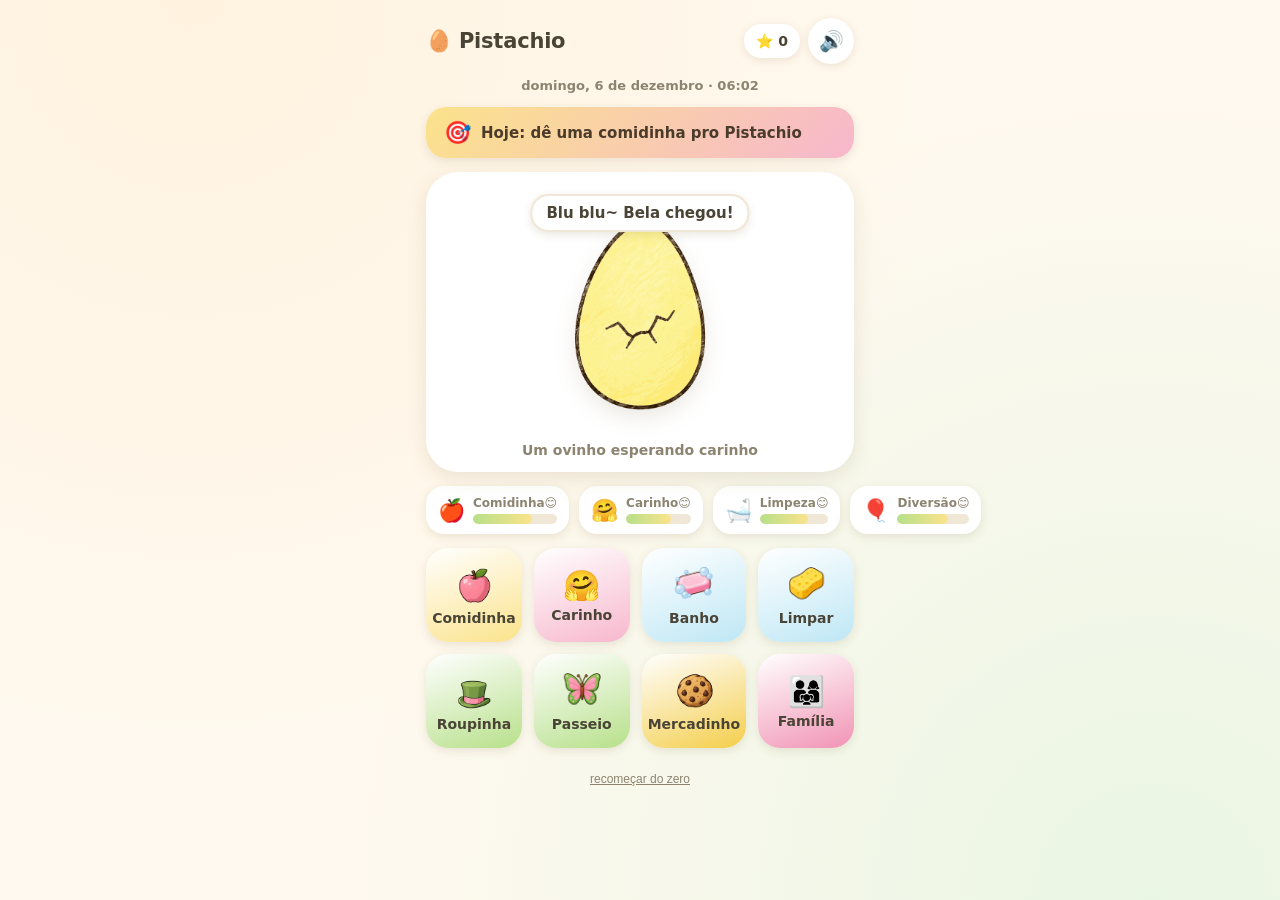
==== commit 8b738f72: "Replace item emojis with approved style B game art and expand catalog" ====
--- a/index.html
+++ b/index.html
@@ -838,6 +838,24 @@
   }
 
   [hidden]{ display: none !important; }
+
+/* Ilustrações próprias: o mesmo recorte é usado na loja, na roupa e no arrasto. */
+.arte-item { width:64px; height:64px; display:inline-flex; align-items:center; justify-content:center; flex-shrink:0; vertical-align:middle; pointer-events:none; }
+.arte-recorte { display:block; position:relative; overflow:hidden; }
+.arte-recorte img { position:absolute; max-width:none; display:block; }
+.botao-cuidado .arte-item { width:42px; height:42px; }
+.emoji-item,.emoji-loja,.emoji-opcao { display:inline-flex; align-items:center; justify-content:center; }
+.clone-arrasto .arte-item { width:64px; height:64px; }
+.item-passeio .arte-item { width:48px; height:48px; }
+.overlay-roupinha .arte-item { width:76px; height:76px; }
+.overlay-roupinha.rp-oculos { top:65px; }
+.overlay-roupinha.rp-laco { top:17px; left:68%; }
+.overlay-roupinha.rp-cachecol { top:104px; }
+.overlay-roupinha.rp-flor { top:24px; left:72%; }
+.overlay-roupinha.rp-borboleta { top:25px; left:75%; }
+.overlay-roupinha.rp-chapeu { top:-8px; }
+.overlay-roupinha.rp-laco .arte-item,.overlay-roupinha.rp-flor .arte-item,.overlay-roupinha.rp-borboleta .arte-item { width:46px; height:46px; }
+.nome-item { font-size:13px; } .badge-qtd { font-size:12px; }
 </style>
 
 <div class="tela">
@@ -1064,6 +1082,7 @@
   </div>
 </div>
 
+<script src="./assets/arte-b.js"></script>
 <script>
 (function(){
   "use strict";
@@ -1112,24 +1131,282 @@
   const FALA_NASCIMENTO = "BELA! Pi pi pi!! 🎉";
   const FALA_CRESCIMENTO = "Piii~ Bela, olha eu!";
 
+  Object.entries({comida:"maca-1",banho:"sabao",sujeira:"esponja",roupinha:"chapeu-5",passeio:"borboleta",mercadinho:"cookie-1"}).forEach(function([acao, asset]){
+    const el = document.querySelector('[data-acao="'+acao+'"] .emoji');
+    if(el) el.replaceChildren(arteItem(asset, ""));
+  });
+
   const CATALOGO_COMIDAS = [
-    { id: "maca",     emoji: "🍎", nome: "Maçã",     preco: 2, fome: 100 },
-    { id: "cenoura",  emoji: "🥕", nome: "Cenoura",  preco: 2, fome: 100 },
-    { id: "morango",  emoji: "🍓", nome: "Morango",  preco: 3, fome: 100 },
-    { id: "bolinho",  emoji: "🧁", nome: "Bolinho",  preco: 5, fome: 100 },
-    { id: "sorvete",  emoji: "🍦", nome: "Sorvete",  preco: 6, fome: 100 }
-  ];
+  {
+    "id": "maca",
+    "asset": "maca-1",
+    "nome": "Maçã",
+    "preco": 2,
+    "fome": 100
+  },
+  {
+    "id": "cenoura",
+    "asset": "cenoura",
+    "nome": "Cenoura",
+    "preco": 2,
+    "fome": 100
+  },
+  {
+    "id": "morango",
+    "asset": "morango",
+    "nome": "Morango",
+    "preco": 3,
+    "fome": 100
+  },
+  {
+    "id": "bolinho",
+    "asset": "bolinho",
+    "nome": "Bolinho",
+    "preco": 5,
+    "fome": 100
+  },
+  {
+    "id": "sorvete",
+    "asset": "sorvete",
+    "nome": "Sorvete",
+    "preco": 6,
+    "fome": 100
+  },
+  {
+    "id": "maca2",
+    "asset": "maca-2",
+    "nome": "Maçã verde",
+    "preco": 2,
+    "fome": 100
+  },
+  {
+    "id": "maca3",
+    "asset": "maca-3",
+    "nome": "Maçã amarela",
+    "preco": 2,
+    "fome": 100
+  },
+  {
+    "id": "maca4",
+    "asset": "maca-4",
+    "nome": "Meia maçã",
+    "preco": 2,
+    "fome": 100
+  },
+  {
+    "id": "maca5",
+    "asset": "maca-5",
+    "nome": "Fatias de maçã",
+    "preco": 2,
+    "fome": 100
+  },
+  {
+    "id": "banana1",
+    "asset": "banana-1",
+    "nome": "Banana",
+    "preco": 2,
+    "fome": 100
+  },
+  {
+    "id": "banana2",
+    "asset": "banana-2",
+    "nome": "Banana descascada",
+    "preco": 2,
+    "fome": 100
+  },
+  {
+    "id": "banana3",
+    "asset": "banana-3",
+    "nome": "Trio de bananas",
+    "preco": 2,
+    "fome": 100
+  },
+  {
+    "id": "banana4",
+    "asset": "banana-4",
+    "nome": "Rodelinhas",
+    "preco": 2,
+    "fome": 100
+  },
+  {
+    "id": "banana5",
+    "asset": "banana-5",
+    "nome": "Banana pequenina",
+    "preco": 2,
+    "fome": 100
+  },
+  {
+    "id": "cookie2",
+    "asset": "cookie-2",
+    "nome": "Biscoito amanteigado",
+    "preco": 3,
+    "fome": 100
+  },
+  {
+    "id": "cookie3",
+    "asset": "cookie-3",
+    "nome": "Cookie recheado",
+    "preco": 3,
+    "fome": 100
+  },
+  {
+    "id": "cookie4",
+    "asset": "cookie-4",
+    "nome": "Cookie rosinha",
+    "preco": 3,
+    "fome": 100
+  },
+  {
+    "id": "cookie5",
+    "asset": "cookie-5",
+    "nome": "Cookie com chocolate",
+    "preco": 3,
+    "fome": 100
+  }
+];
 
   const CATALOGO_ROUPINHAS = [
-    { id: 1, emoji: "🎩", nome: "Cartola",     preco: 0 },
-    { id: 2, emoji: "🎀", nome: "Laçinho",     preco: 0 },
-    { id: 3, emoji: "🧣", nome: "Cachecol",    preco: 0 },
-    { id: 4, emoji: "👑", nome: "Coroinha",    preco: 4 },
-    { id: 5, emoji: "🎓", nome: "Formatura",   preco: 4 },
-    { id: 6, emoji: "🕶️", nome: "Óculos legal", preco: 3 },
-    { id: 7, emoji: "🌸", nome: "Florzinha",   preco: 3 },
-    { id: 8, emoji: "🦋", nome: "Borboletinha", preco: 5 }
-  ];
+  {
+    "id": 1,
+    "asset": "chapeu-5",
+    "nome": "Cartola",
+    "preco": 0,
+    "pos": "chapeu"
+  },
+  {
+    "id": 2,
+    "asset": "laco",
+    "nome": "Lacinho",
+    "preco": 0,
+    "pos": "laco"
+  },
+  {
+    "id": 3,
+    "asset": "cachecol",
+    "nome": "Cachecol",
+    "preco": 0,
+    "pos": "cachecol"
+  },
+  {
+    "id": 4,
+    "asset": "coroa",
+    "nome": "Coroinha",
+    "preco": 4,
+    "pos": "chapeu"
+  },
+  {
+    "id": 5,
+    "asset": "formatura",
+    "nome": "Formatura",
+    "preco": 4,
+    "pos": "chapeu"
+  },
+  {
+    "id": 6,
+    "asset": "oculos-1",
+    "nome": "Óculos redondos",
+    "preco": 3,
+    "pos": "oculos"
+  },
+  {
+    "id": 7,
+    "asset": "flor-3",
+    "nome": "Florzinha rosa",
+    "preco": 3,
+    "pos": "flor"
+  },
+  {
+    "id": 8,
+    "asset": "borboleta",
+    "nome": "Borboletinha",
+    "preco": 5,
+    "pos": "borboleta"
+  },
+  {
+    "id": 9,
+    "asset": "chapeu-1",
+    "nome": "Chapéu pescador",
+    "preco": 3,
+    "pos": "chapeu"
+  },
+  {
+    "id": 10,
+    "asset": "chapeu-2",
+    "nome": "Boné",
+    "preco": 3,
+    "pos": "chapeu"
+  },
+  {
+    "id": 11,
+    "asset": "chapeu-3",
+    "nome": "Chapéu de sol",
+    "preco": 3,
+    "pos": "chapeu"
+  },
+  {
+    "id": 12,
+    "asset": "chapeu-4",
+    "nome": "Boina",
+    "preco": 3,
+    "pos": "chapeu"
+  },
+  {
+    "id": 13,
+    "asset": "oculos-2",
+    "nome": "Óculos quadrados",
+    "preco": 3,
+    "pos": "oculos"
+  },
+  {
+    "id": 14,
+    "asset": "oculos-3",
+    "nome": "Óculos gatinho",
+    "preco": 3,
+    "pos": "oculos"
+  },
+  {
+    "id": 15,
+    "asset": "oculos-4",
+    "nome": "Óculos ovais",
+    "preco": 3,
+    "pos": "oculos"
+  },
+  {
+    "id": 16,
+    "asset": "oculos-5",
+    "nome": "Óculos esportivos",
+    "preco": 3,
+    "pos": "oculos"
+  },
+  {
+    "id": 17,
+    "asset": "flor-1",
+    "nome": "Margarida",
+    "preco": 3,
+    "pos": "flor"
+  },
+  {
+    "id": 18,
+    "asset": "flor-2",
+    "nome": "Tulipa",
+    "preco": 3,
+    "pos": "flor"
+  },
+  {
+    "id": 19,
+    "asset": "flor-4",
+    "nome": "Girassol",
+    "preco": 3,
+    "pos": "flor"
+  },
+  {
+    "id": 20,
+    "asset": "flor-5",
+    "nome": "Campainhas",
+    "preco": 3,
+    "pos": "flor"
+  }
+];
 
   const VARIACOES_COR = [
     { id: "verdinho",  nome: "Verdinho" },
@@ -1138,11 +1415,11 @@
   ];
 
   const PASSEIO_ITENS = [
-    { emoji: "🌸", x: 20, y: 68 },
-    { emoji: "🦋", x: 72, y: 32 },
-    { emoji: "⭐", x: 46, y: 52 },
-    { emoji: "🌼", x: 82, y: 72 },
-    { emoji: "🦋", x: 14, y: 28 }
+    { asset: "flor-3", nome: "Florzinha", x: 20, y: 68 },
+    { asset: "borboleta", nome: "Borboleta", x: 72, y: 32 },
+    { asset: "estrela", nome: "Estrelinha", x: 46, y: 52 },
+    { asset: "flor-1", nome: "Margarida", x: 82, y: 72 },
+    { asset: "borboleta", nome: "Borboleta", x: 14, y: 28 }
   ];
 
   const DIAS_SEMANA = ["domingo", "segunda", "terça", "quarta", "quinta", "sexta", "sábado"];
@@ -1651,7 +1928,8 @@
       const el = document.createElement("button");
       el.type = "button";
       el.className = "item-passeio";
-      el.textContent = item.emoji;
+      el.appendChild(arteItem(item.asset, item.nome));
+      el.setAttribute("aria-label", "Coletar " + item.nome);
       el.style.left = item.x + "%";
       el.style.top = item.y + "%";
       el.dataset.indice = String(i);
@@ -1707,7 +1985,7 @@
     el.dataset.emoji = emoji;
     const em = document.createElement("span");
     em.className = "emoji-item";
-    em.textContent = emoji;
+    em.appendChild(arteItem(emoji, nome));
     el.appendChild(em);
     const nomeEl = document.createElement("span");
     nomeEl.className = "nome-item";
@@ -1732,9 +2010,9 @@
     CATALOGO_COMIDAS.forEach(function(c){
       const qtd = estado.estoque[c.id] || 0;
       if(qtd <= 0) return;
-      wrap.appendChild(criarItemArrastavel(c.id, c.emoji, c.nome, qtd, c.fome));
+      wrap.appendChild(criarItemArrastavel(c.id, c.asset, c.nome, qtd, c.fome));
     });
-    wrap.appendChild(criarItemArrastavel("biscoito", "🍪", "Biscoitinho", null, 30));
+    wrap.appendChild(criarItemArrastavel("biscoito", "cookie-1", "Biscoitinho", null, 30));
   }
 
   function abrirComida(){
@@ -1752,7 +2030,7 @@
   function iniciarArrasto(e, comidaId, fomeValor, emoji){
     const clone = document.createElement("div");
     clone.className = "clone-arrasto";
-    clone.textContent = emoji;
+    clone.appendChild(arteItem(emoji, "Comidinha"));
     document.body.appendChild(clone);
     posicionarClone(clone, e.clientX, e.clientY);
     arrastoAtivo = { id: comidaId, fome: fomeValor, clone: clone };
@@ -1824,7 +2102,7 @@
     linha.className = "linha-loja";
     const emoji = document.createElement("span");
     emoji.className = "emoji-loja";
-    emoji.textContent = opcoes.emoji;
+    emoji.appendChild(arteItem(opcoes.emoji, opcoes.nome));
     linha.appendChild(emoji);
     const info = document.createElement("div");
     info.className = "info-loja";
@@ -1854,7 +2132,7 @@
     comidas.innerHTML = "";
     CATALOGO_COMIDAS.forEach(function(c){
       comidas.appendChild(criarLinhaLoja({
-        emoji: c.emoji, nome: c.nome, preco: c.preco,
+        emoji: c.asset, nome: c.nome, preco: c.preco,
         podeComprar: estado.estrelinhas >= c.preco,
         rotuloBotao: "Comprar",
         aoComprar: function(){ comprarComida(c); }
@@ -1866,7 +2144,7 @@
     CATALOGO_ROUPINHAS.filter(function(r){ return r.preco > 0; }).forEach(function(r){
       const possui = estado.roupinhasCompradas.indexOf(r.id) !== -1;
       roupas.appendChild(criarLinhaLoja({
-        emoji: r.emoji, nome: r.nome, preco: r.preco,
+        emoji: r.asset, nome: r.nome, preco: r.preco,
         podeComprar: !possui && estado.estrelinhas >= r.preco,
         rotuloBotao: possui ? "✔ Já tem" : "Comprar",
         aoComprar: function(){ comprarRoupinha(r); }
@@ -1912,7 +2190,8 @@
     btn.className = "opcao-roupinha" + (estado.roupinha === id ? " selecionada" : "");
     const span1 = document.createElement("span");
     span1.className = "emoji-opcao";
-    span1.textContent = emoji;
+    if(id === 0) span1.textContent = "—";
+    else span1.appendChild(arteItem(emoji, nome));
     const span2 = document.createElement("span");
     span2.textContent = nome;
     btn.appendChild(span1);
@@ -1927,7 +2206,7 @@
     wrap.appendChild(criarOpcaoRoupinha(0, "🚫", "Sem roupinha"));
     estado.roupinhasCompradas.forEach(function(id){
       const cat = CATALOGO_ROUPINHAS.filter(function(r){ return r.id === id; })[0];
-      if(cat) wrap.appendChild(criarOpcaoRoupinha(cat.id, cat.emoji, cat.nome));
+      if(cat) wrap.appendChild(criarOpcaoRoupinha(cat.id, cat.asset, cat.nome));
     });
   }
 
@@ -2112,8 +2391,9 @@
     }else{
       const cat = CATALOGO_ROUPINHAS.filter(function(r){ return r.id === estado.roupinha; })[0];
       roupinhaEl.hidden = false;
-      roupinhaEl.textContent = cat ? cat.emoji : "";
-      const posClasse = estado.roupinha === 1 ? "" : (estado.roupinha === 2 ? "rp-2" : (estado.roupinha === 3 ? "rp-3" : "rp-generic"));
+      roupinhaEl.replaceChildren();
+      if(cat) roupinhaEl.appendChild(arteItem(cat.asset, cat.nome));
+      const posClasse = cat ? "rp-" + cat.pos : "";
       roupinhaEl.className = "overlay-roupinha " + posClasse;
     }
 
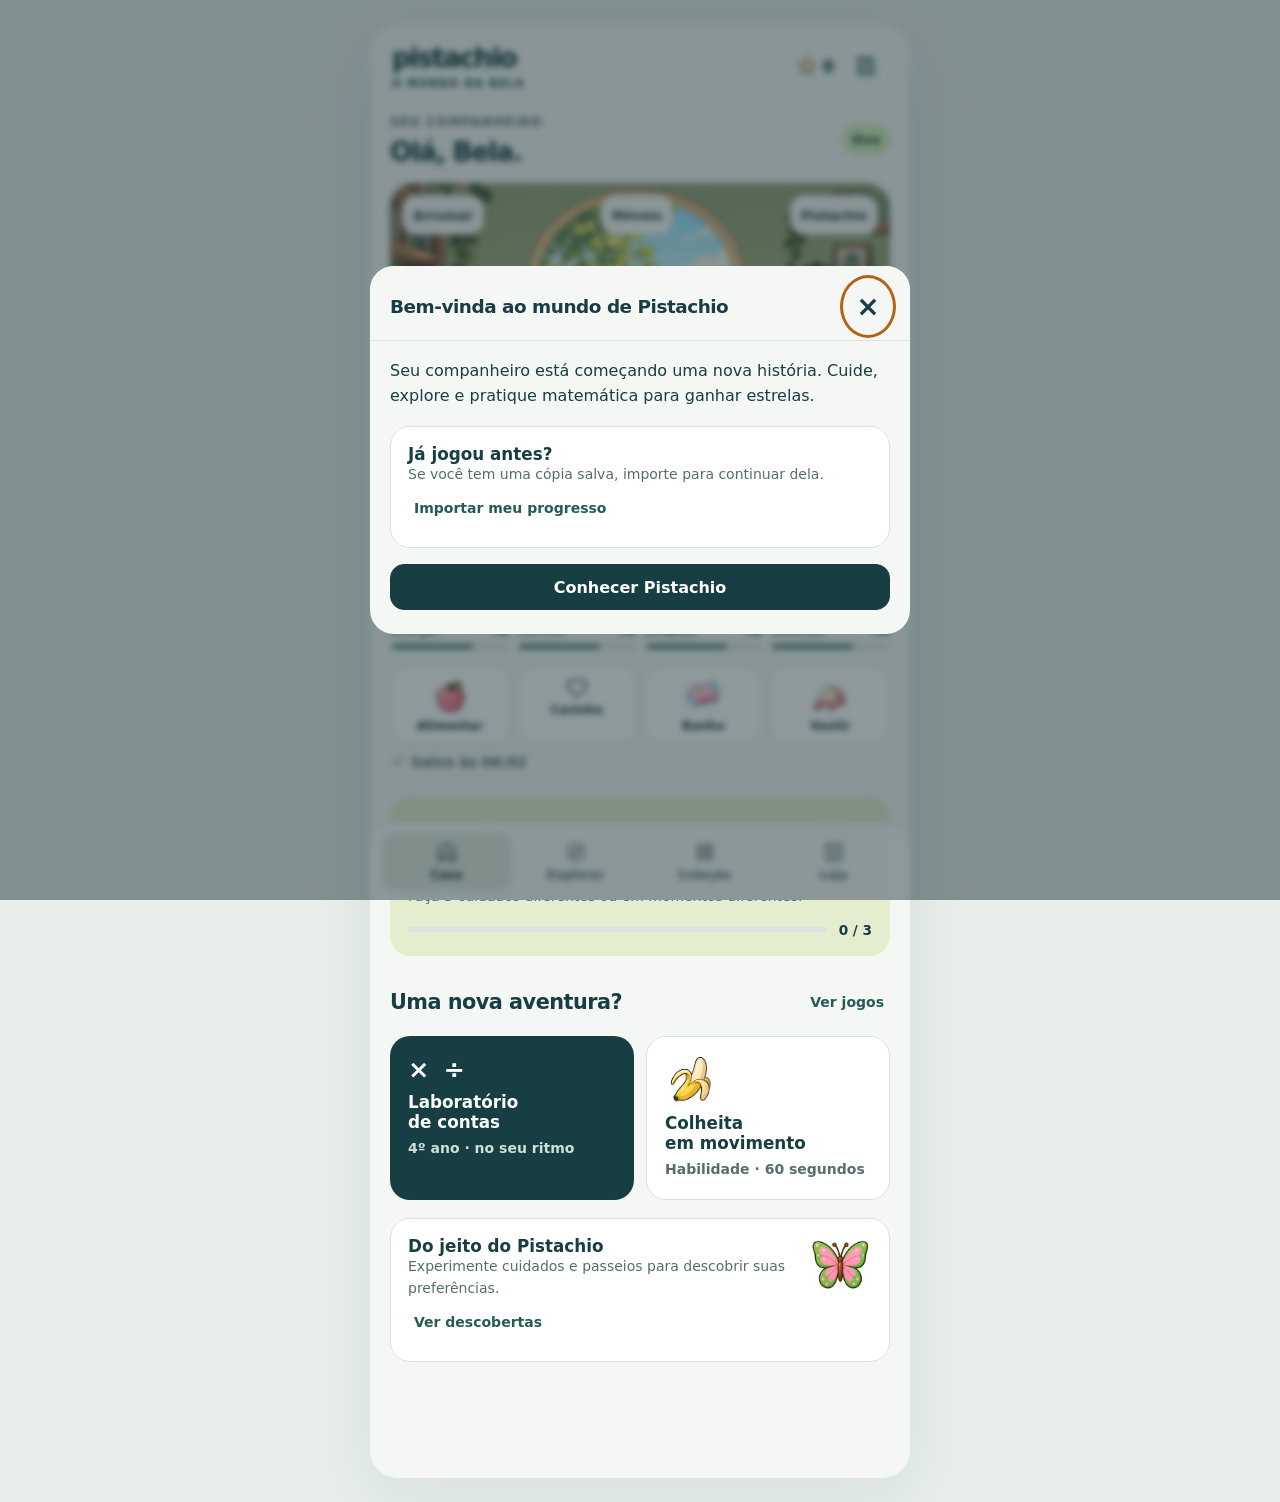
==== commit a6c3f2e9: "Create Pistachio v4: mobile world, recoverable saves, math games and movable home" ====
--- a/index.html
+++ b/index.html
@@ -1,2710 +1,18 @@
 <!doctype html>
 <html lang="pt-BR">
 <head>
-<meta charset="utf-8">
-<meta name="viewport" content="width=device-width,initial-scale=1,viewport-fit=cover">
-<meta name="robots" content="noindex, nofollow">
-<title>Pistachio</title>
-<link rel="manifest" href="./manifest.webmanifest">
-<meta name="theme-color" content="#FFF9EF" media="(prefers-color-scheme: light)">
-<meta name="theme-color" content="#241F2E" media="(prefers-color-scheme: dark)">
-<meta name="mobile-web-app-capable" content="yes">
-<meta name="apple-mobile-web-app-capable" content="yes">
-<meta name="apple-mobile-web-app-status-bar-style" content="default">
-<meta name="apple-mobile-web-app-title" content="Pistachio">
-<link rel="apple-touch-icon" href="./icone-180.png">
-<link rel="icon" href="./icone-192.png">
+<meta charset="utf-8"><meta name="viewport" content="width=device-width,initial-scale=1,viewport-fit=cover">
+<meta name="theme-color" content="#173e42"><meta name="description" content="O mundo de Pistachio, personagem criado pela Bela. Cuide, explore, descubra e jogue.">
+<meta name="apple-mobile-web-app-capable" content="yes"><meta name="apple-mobile-web-app-status-bar-style" content="default">
+<title>Pistachio · O mundo da Bela</title><link rel="manifest" href="manifest.webmanifest"><link rel="apple-touch-icon" href="icone-180.png"><link rel="icon" href="icone-192.png"><link rel="stylesheet" href="assets/jogo.css?v=4">
+<script defer src="assets/catalogo.js?v=4"></script><script defer src="assets/arte-b.js?v=4"></script><script defer src="assets/estado.js?v=4"></script><script defer src="assets/jogo.js?v=4"></script>
 </head>
 <body>
-<style>
-  :root{
-    --verde: #B7E08A;
-    --verde-forte: #8FCB57;
-    --rosa: #F7B7CD;
-    --rosa-forte: #F193B4;
-    --amarelo: #FBE38B;
-    --amarelo-forte: #F4CE4B;
-    --fundo: #FFF9EF;
-    --fundo-gradiente-a: #FFF3E0;
-    --fundo-gradiente-b: #EAF6E4;
-    --cartao: #FFFFFF;
-    --texto: #4A4436;
-    --texto-suave: #8C8470;
-    --linha: #F0E7D6;
-    --sombra: rgba(120, 100, 60, 0.14);
-  }
-  @media (prefers-color-scheme: dark){
-    :root:not([data-theme="light"]){
-      --fundo: #241F2E;
-      --fundo-gradiente-a: #2A2438;
-      --fundo-gradiente-b: #1E2A24;
-      --cartao: #2F2A3C;
-      --texto: #F3EEE2;
-      --texto-suave: #C3BBAE;
-      --linha: #423A54;
-      --sombra: rgba(0, 0, 0, 0.35);
-    }
-  }
-  :root[data-theme="dark"]{
-    --fundo: #241F2E;
-    --fundo-gradiente-a: #2A2438;
-    --fundo-gradiente-b: #1E2A24;
-    --cartao: #2F2A3C;
-    --texto: #F3EEE2;
-    --texto-suave: #C3BBAE;
-    --linha: #423A54;
-    --sombra: rgba(0, 0, 0, 0.35);
-  }
-
-  *{ box-sizing: border-box; -webkit-tap-highlight-color: transparent; }
-  body{
-    margin: 0;
-    min-height: 100vh;
-    background: var(--fundo);
-    background-image: radial-gradient(circle at 15% 0%, var(--fundo-gradiente-a) 0%, transparent 55%),
-                       radial-gradient(circle at 90% 100%, var(--fundo-gradiente-b) 0%, transparent 55%);
-    color: var(--texto);
-    font-family: system-ui, -apple-system, "Segoe UI", Roboto, sans-serif;
-    -webkit-font-smoothing: antialiased;
-  }
-
-  .tela{
-    max-width: 460px;
-    margin: 0 auto;
-    padding: 18px 16px 34px;
-    min-height: 100vh;
-    display: flex;
-    flex-direction: column;
-    gap: 14px;
-  }
-
-  /* ---------- topo ---------- */
-  .topo{
-    display: flex;
-    align-items: center;
-    justify-content: space-between;
-    gap: 10px;
-  }
-  .topo h1{
-    font-size: 21px;
-    margin: 0;
-    letter-spacing: -0.01em;
-    min-width: 0;
-    overflow: hidden;
-    text-overflow: ellipsis;
-    white-space: nowrap;
-  }
-  .topo h1 span{ font-size: 21px; }
-  .topo-direita{ display: flex; align-items: center; gap: 8px; flex-shrink: 0; }
-  .saldo-estrelinhas{
-    background: var(--cartao);
-    box-shadow: 0 2px 8px var(--sombra);
-    border-radius: 999px;
-    padding: 9px 12px;
-    font-weight: 800;
-    font-size: 14px;
-    color: var(--texto);
-    white-space: nowrap;
-  }
-  .botao-som{
-    width: 46px;
-    height: 46px;
-    border-radius: 999px;
-    border: none;
-    background: var(--cartao);
-    box-shadow: 0 2px 8px var(--sombra);
-    font-size: 20px;
-    cursor: pointer;
-    display: flex;
-    align-items: center;
-    justify-content: center;
-    flex-shrink: 0;
-  }
-  .botao-som:active{ transform: scale(0.92); }
-
-  /* ---------- data e hora ---------- */
-  .data-hora{
-    text-align: center;
-    font-size: 13px;
-    color: var(--texto-suave);
-    font-weight: 600;
-  }
-
-  /* ---------- faixa de quest ---------- */
-  .faixa-quest{
-    background: linear-gradient(135deg, var(--amarelo), var(--rosa));
-    border-radius: 20px;
-    padding: 13px 18px;
-    font-size: 15px;
-    font-weight: 600;
-    color: #4A3B2A;
-    box-shadow: 0 3px 10px var(--sombra);
-    display: flex;
-    align-items: center;
-    gap: 10px;
-  }
-  .faixa-quest .emoji-quest{ font-size: 22px; flex-shrink: 0; }
-  .faixa-quest.concluida{ background: linear-gradient(135deg, var(--verde), var(--amarelo)); }
-
-  /* ---------- banner de adoção ---------- */
-  .banner-adocao{
-    display: flex;
-    align-items: center;
-    justify-content: center;
-    gap: 8px;
-    width: 100%;
-    padding: 14px;
-    border: none;
-    border-radius: 20px;
-    background: linear-gradient(135deg, var(--verde), var(--rosa));
-    color: #33321f;
-    font-size: 16px;
-    font-weight: 800;
-    box-shadow: 0 4px 12px var(--sombra);
-    cursor: pointer;
-    animation: pulsarRemedio 1.6s ease-in-out infinite;
-  }
-  .banner-adocao:active{ transform: scale(0.97); }
-
-  /* ---------- palco do bicho ---------- */
-  .palco-cartao{
-    background: var(--cartao);
-    border-radius: 32px;
-    box-shadow: 0 6px 20px var(--sombra);
-    padding: 18px 10px 14px;
-    position: relative;
-  }
-  .palco-bicho{
-    position: relative;
-    height: 250px;
-    display: flex;
-    align-items: center;
-    justify-content: center;
-    touch-action: none;
-  }
-  .onda{ display: inline-block; }
-  .onda.idle-ovo{ animation: balancarOvo 1.8s ease-in-out infinite; }
-  .onda.idle-ovo-doente{ animation: balancarOvoDoente 2.6s ease-in-out infinite; opacity: .8; }
-  .onda.idle-vivo{ animation: respirar 3.4s ease-in-out infinite; }
-  .onda.idle-doente{ animation: respirarDoente 3.8s ease-in-out infinite; }
-  .onda.brilho{ animation: brilharPet 1.5s ease; }
-
-  .cor-verdinho{ filter: hue-rotate(95deg) saturate(1.3); }
-  .cor-rosinha{ filter: hue-rotate(300deg) saturate(1.25); }
-  .cor-azulzinho{ filter: hue-rotate(190deg) saturate(1.3); }
-  .cor-wrap{ display: inline-block; }
-
-  @keyframes balancarOvo{
-    0%,100%{ transform: rotate(-4deg); }
-    50%{ transform: rotate(4deg); }
-  }
-  @keyframes balancarOvoDoente{
-    0%,100%{ transform: rotate(-2deg) scale(0.99); }
-    50%{ transform: rotate(1deg) scale(1); }
-  }
-  @keyframes respirar{
-    0%,100%{ transform: scale(1) rotate(0deg); }
-    50%{ transform: scale(1.035) rotate(-1deg); }
-  }
-  @keyframes respirarDoente{
-    0%,100%{ transform: rotate(-6deg) scale(1); opacity: .78; }
-    50%{ transform: rotate(-3deg) scale(1.012); opacity: .7; }
-  }
-  @keyframes brilharPet{
-    0%,100%{ filter: none; }
-    40%{ filter: brightness(1.35) saturate(1.25); }
-  }
-
-  .pulo-wrap{ position: relative; }
-  .pulo-wrap.pular{ animation: pulinho .55s ease; }
-  @keyframes pulinho{
-    0%{ transform: translateY(0) scale(1); }
-    30%{ transform: translateY(-20px) scale(1.08); }
-    62%{ transform: translateY(3px) scale(0.96); }
-    100%{ transform: translateY(0) scale(1); }
-  }
-
-  .img-bicho{
-    width: 190px;
-    height: 190px;
-    object-fit: contain;
-    display: block;
-    filter: drop-shadow(0 8px 10px var(--sombra));
-  }
-  .img-cena{ width: 150px; height: 150px; object-fit: contain; display: block; filter: drop-shadow(0 8px 10px var(--sombra)); }
-  .img-cena-pequena{ width: 92px; height: 92px; object-fit: contain; display: block; filter: drop-shadow(0 6px 8px var(--sombra)); }
-
-  .overlay-roupinha{
-    position: absolute;
-    top: 6px;
-    left: 50%;
-    transform: translateX(-50%);
-    font-size: 40px;
-    pointer-events: none;
-    line-height: 1;
-  }
-  .overlay-roupinha.rp-2{ top: 26px; font-size: 34px; }
-  .overlay-roupinha.rp-3{ top: 96px; font-size: 34px; }
-  .overlay-roupinha.rp-generic{ top: 20px; font-size: 32px; }
-
-  .overlay-doente{
-    position: absolute;
-    right: -6px;
-    bottom: 6px;
-    font-size: 30px;
-    pointer-events: none;
-  }
-
-  .estrelas-camada{
-    position: absolute;
-    inset: 0;
-    pointer-events: none;
-    overflow: visible;
-  }
-  .estrela{
-    position: absolute;
-    width: 14px;
-    height: 14px;
-    background: var(--rosa-forte);
-    clip-path: polygon(50% 0%, 61% 35%, 98% 35%, 68% 57%, 79% 91%, 50% 70%, 21% 91%, 32% 57%, 2% 35%, 39% 35%);
-    animation: estrelaFlutuar 1.15s ease-out forwards;
-  }
-  .estrela.amarela{ background: var(--amarelo-forte); }
-  @keyframes estrelaFlutuar{
-    0%{ transform: translateY(6px) scale(.3) rotate(0deg); opacity: 0; }
-    22%{ opacity: 1; }
-    100%{ transform: translateY(-50px) scale(1) rotate(35deg); opacity: 0; }
-  }
-
-  .coracao{
-    position: absolute;
-    font-size: 20px;
-    animation: coracaoFlutuar 1s ease-out forwards;
-  }
-  @keyframes coracaoFlutuar{
-    0%{ transform: translateY(4px) scale(.4); opacity: 0; }
-    25%{ opacity: 1; }
-    100%{ transform: translateY(-46px) scale(1.1); opacity: 0; }
-  }
-
-  .toast-estrelinha{
-    position: absolute;
-    top: 8px;
-    right: 8px;
-    background: var(--amarelo-forte);
-    color: #4A3B2A;
-    font-weight: 800;
-    font-size: 13px;
-    padding: 4px 10px;
-    border-radius: 999px;
-    animation: toastSubir 1.2s ease forwards;
-    pointer-events: none;
-  }
-  @keyframes toastSubir{
-    0%{ opacity: 0; transform: translateY(6px); }
-    20%{ opacity: 1; transform: translateY(0); }
-    80%{ opacity: 1; }
-    100%{ opacity: 0; transform: translateY(-18px); }
-  }
-
-  .balao-fala{
-    position: absolute;
-    top: 4px;
-    left: 50%;
-    transform: translateX(-50%);
-    background: var(--cartao);
-    border: 2px solid var(--linha);
-    border-radius: 18px;
-    padding: 8px 14px;
-    font-size: 15px;
-    font-weight: 700;
-    white-space: nowrap;
-    box-shadow: 0 3px 8px var(--sombra);
-    animation: balaoPop .25s ease;
-    max-width: 88%;
-    overflow: hidden;
-    text-overflow: ellipsis;
-  }
-  .balao-fala::after{
-    content: "";
-    position: absolute;
-    bottom: -8px;
-    left: 50%;
-    transform: translateX(-50%);
-    border-width: 8px 7px 0 7px;
-    border-style: solid;
-    border-color: var(--cartao) transparent transparent transparent;
-  }
-  @keyframes balaoPop{
-    0%{ transform: translateX(-50%) scale(.5); opacity: 0; }
-    100%{ transform: translateX(-50%) scale(1); opacity: 1; }
-  }
-
-  .etiqueta-fase{
-    text-align: center;
-    font-size: 14px;
-    color: var(--texto-suave);
-    font-weight: 600;
-    margin-top: 2px;
-  }
-
-  .evento-especial{
-    position: absolute;
-    left: 50%;
-    top: -14px;
-    transform: translate(-50%, -100%);
-    background: var(--verde-forte);
-    color: #22381A;
-    font-weight: 700;
-    font-size: 15px;
-    padding: 10px 16px;
-    border-radius: 16px;
-    box-shadow: 0 4px 12px var(--sombra);
-    white-space: nowrap;
-    animation: eventoPop .35s ease;
-  }
-  @keyframes eventoPop{
-    0%{ opacity: 0; transform: translate(-50%, -80%) scale(.7); }
-    100%{ opacity: 1; transform: translate(-50%, -100%) scale(1); }
-  }
-
-  /* ---------- medidores ---------- */
-  .medidores{
-    display: grid;
-    grid-template-columns: 1fr 1fr;
-    gap: 10px;
-  }
-  .medidor{
-    background: var(--cartao);
-    border-radius: 18px;
-    padding: 10px 12px;
-    box-shadow: 0 3px 10px var(--sombra);
-    display: flex;
-    align-items: center;
-    gap: 8px;
-  }
-  .medidor .icone{ font-size: 22px; flex-shrink: 0; }
-  .medidor .miolo{ flex: 1; min-width: 0; }
-  .medidor .rotulo{
-    font-size: 12px;
-    color: var(--texto-suave);
-    font-weight: 600;
-    display: flex;
-    justify-content: space-between;
-    margin-bottom: 4px;
-  }
-  .medidor-barra{
-    height: 10px;
-    border-radius: 999px;
-    background: var(--linha);
-    overflow: hidden;
-  }
-  .medidor-preenchido{
-    height: 100%;
-    border-radius: 999px;
-    background: linear-gradient(90deg, var(--verde), var(--amarelo));
-    transition: width .4s ease;
-  }
-
-  /* ---------- remedinho ---------- */
-  .botao-remedio{
-    display: flex;
-    align-items: center;
-    justify-content: center;
-    gap: 10px;
-    width: 100%;
-    padding: 15px;
-    border: none;
-    border-radius: 20px;
-    background: linear-gradient(135deg, var(--rosa), var(--rosa-forte));
-    color: #4A2036;
-    font-size: 17px;
-    font-weight: 700;
-    box-shadow: 0 4px 12px var(--sombra);
-    cursor: pointer;
-    animation: pulsarRemedio 1.4s ease-in-out infinite;
-  }
-  .botao-remedio:active{ transform: scale(0.97); }
-  @keyframes pulsarRemedio{
-    0%,100%{ box-shadow: 0 4px 12px var(--sombra); }
-    50%{ box-shadow: 0 4px 20px var(--rosa-forte); }
-  }
-
-  /* ---------- botões de cuidado ---------- */
-  .grade-cuidados{
-    display: grid;
-    grid-template-columns: 1fr 1fr;
-    gap: 12px;
-  }
-  .botao-cuidado{
-    display: flex;
-    flex-direction: column;
-    align-items: center;
-    justify-content: center;
-    gap: 4px;
-    padding: 16px 6px;
-    border: none;
-    border-radius: 22px;
-    background: var(--cartao);
-    box-shadow: 0 3px 10px var(--sombra);
-    cursor: pointer;
-    font-family: inherit;
-  }
-  .botao-cuidado .emoji{ font-size: 30px; }
-  .botao-cuidado .rotulo-botao{
-    font-size: 14px;
-    font-weight: 700;
-    color: var(--texto);
-  }
-  .botao-cuidado:active{ transform: scale(0.94); }
-  .botao-cuidado.c-fome{ background: linear-gradient(160deg, var(--cartao), var(--amarelo)); }
-  .botao-cuidado.c-carinho{ background: linear-gradient(160deg, var(--cartao), var(--rosa)); }
-  .botao-cuidado.c-limpeza{ background: linear-gradient(160deg, var(--cartao), #BEE7F5); }
-  .botao-cuidado.c-diversao{ background: linear-gradient(160deg, var(--cartao), var(--verde)); }
-  .botao-cuidado.c-loja{ background: linear-gradient(160deg, var(--cartao), var(--amarelo-forte)); }
-  .botao-cuidado.c-familia{ background: linear-gradient(160deg, var(--cartao), var(--rosa-forte)); }
-
-  @media (min-width: 640px){
-    .grade-cuidados{ grid-template-columns: repeat(4, 1fr); }
-    .medidores{ grid-template-columns: repeat(4, 1fr); }
-  }
-
-  /* ---------- rodapé / recomeçar ---------- */
-  .rodape{
-    text-align: center;
-    margin-top: 4px;
-  }
-  .link-recomecar{
-    background: none;
-    border: none;
-    color: var(--texto-suave);
-    font-size: 12px;
-    text-decoration: underline;
-    cursor: pointer;
-    padding: 6px;
-  }
-  .painel-confirmar{
-    margin-top: 8px;
-    background: var(--cartao);
-    border: 2px dashed var(--linha);
-    border-radius: 18px;
-    padding: 14px;
-    font-size: 14px;
-  }
-  .painel-confirmar p{ margin: 0 0 10px; color: var(--texto); }
-  .linha-botoes-confirmar{ display: flex; gap: 10px; justify-content: center; }
-  .botao-confirmar, .botao-cancelar{
-    border: none;
-    border-radius: 14px;
-    padding: 10px 16px;
-    font-size: 14px;
-    font-weight: 700;
-    cursor: pointer;
-  }
-  .botao-confirmar{ background: var(--rosa-forte); color: #4A2036; }
-  .botao-cancelar{ background: var(--linha); color: var(--texto); }
-
-  /* ---------- cenas em tela cheia ---------- */
-  .cena-cheia{
-    position: fixed;
-    inset: 0;
-    background: rgba(30, 25, 20, 0.55);
-    display: flex;
-    align-items: flex-end;
-    justify-content: center;
-    z-index: 60;
-  }
-  .cena-caixa{
-    position: relative;
-    background: var(--cartao);
-    width: 100%;
-    max-width: 460px;
-    max-height: 90vh;
-    overflow-y: auto;
-    border-radius: 26px 26px 0 0;
-    padding: 22px 18px 26px;
-    box-shadow: 0 -8px 24px var(--sombra);
-  }
-  .titulo-cena{ margin: 0 0 4px; font-size: 19px; padding-right: 30px; }
-  .subtitulo-cena{ font-size: 14px; color: var(--texto-suave); margin: 14px 0 6px; }
-  .dica-cena{ margin: 0 0 12px; font-size: 13px; color: var(--texto-suave); }
-  .botao-fechar-x{
-    position: absolute;
-    top: 14px;
-    right: 14px;
-    width: 34px;
-    height: 34px;
-    border-radius: 999px;
-    border: none;
-    background: var(--linha);
-    color: var(--texto);
-    font-size: 16px;
-    cursor: pointer;
-  }
-  .botao-primario{
-    display: block;
-    width: 100%;
-    padding: 14px;
-    border: none;
-    border-radius: 18px;
-    background: linear-gradient(135deg, var(--verde), var(--verde-forte));
-    color: #1c3311;
-    font-size: 16px;
-    font-weight: 800;
-    cursor: pointer;
-    margin-top: 10px;
-  }
-  .botao-primario:active{ transform: scale(0.98); }
-  .botao-secundario{
-    display: block;
-    width: 100%;
-    padding: 12px;
-    border: none;
-    border-radius: 16px;
-    background: var(--linha);
-    color: var(--texto);
-    font-size: 14px;
-    font-weight: 700;
-    cursor: pointer;
-    margin-top: 10px;
-  }
-
-  /* ---------- banho ---------- */
-  .banheira{ position: relative; margin: 6px auto 4px; width: 240px; }
-  .agua-banho{
-    position: relative;
-    height: 170px;
-    border-radius: 24px 24px 40px 40px;
-    background: linear-gradient(180deg, #D7F1FA, #8FD3EA);
-    border: 4px solid #E8F7FC;
-    overflow: hidden;
-    touch-action: none;
-    display: flex;
-    align-items: flex-end;
-    justify-content: center;
-  }
-  .borda-banheira{
-    height: 14px;
-    background: linear-gradient(180deg, #ffffff, #E3ECEF);
-    border-radius: 0 0 30px 30px;
-    margin: 0 8px;
-    box-shadow: 0 4px 8px var(--sombra);
-  }
-  .sujeira{ position: absolute; font-size: 16px; opacity: 1; transition: opacity .3s ease; }
-  .sujeira-1{ left: 16%; top: 18%; }
-  .sujeira-2{ right: 14%; top: 32%; }
-  .sujeira-3{ left: 40%; top: 55%; }
-  .espuma{ position: absolute; font-size: 26px; opacity: .95; pointer-events: none; }
-  .espuma-a{ left: -8px; top: -14px; }
-  .espuma-b{ right: -10px; top: -8px; }
-  .bolhas-camada{ position: absolute; inset: 0; pointer-events: none; overflow: visible; }
-  .bolha{
-    position: absolute;
-    bottom: 4px;
-    border-radius: 50%;
-    background: rgba(255,255,255,.85);
-    border: 1px solid rgba(255,255,255,.6);
-    animation: bolhaSubir .9s ease-out forwards;
-  }
-  @keyframes bolhaSubir{
-    0%{ transform: translateY(0) scale(.6); opacity: .9; }
-    100%{ transform: translateY(-90px) scale(1.1); opacity: 0; }
-  }
-  .barra-progresso-cena{ margin: 12px 0 4px; }
-  .rotulo-progresso{ font-size: 12px; color: var(--texto-suave); font-weight: 700; margin-bottom: 4px; }
-
-  /* ---------- passeio ---------- */
-  .parque-cena{
-    position: relative;
-    height: 300px;
-    border-radius: 20px;
-    overflow: hidden;
-    touch-action: none;
-    background: linear-gradient(180deg, #BEE7F5 0%, #BEE7F5 58%, #B7E08A 58%, #8FCB57 100%);
-  }
-  .nuvem{ position: absolute; font-size: 26px; opacity: .9; pointer-events: none; }
-  .nuvem-a{ left: 12%; top: 8%; }
-  .nuvem-b{ right: 16%; top: 14%; }
-  .sol-passeio{ position: absolute; right: 10%; top: 6%; font-size: 30px; pointer-events: none; }
-  .arvore{ position: absolute; font-size: 34px; bottom: 8%; pointer-events: none; }
-  .arvore-a{ left: 6%; }
-  .arvore-b{ right: 8%; }
-  .itens-passeio{ position: absolute; inset: 0; pointer-events: none; }
-  .item-passeio{
-    position: absolute;
-    transform: translate(-50%, -50%);
-    font-size: 30px;
-    background: none;
-    border: none;
-    padding: 4px;
-    cursor: pointer;
-    pointer-events: auto;
-    transition: opacity .3s ease, transform .3s ease;
-    filter: drop-shadow(0 2px 4px rgba(0,0,0,.2));
-  }
-  .item-passeio.coletado{
-    opacity: 0;
-    transform: translate(-50%, -50%) scale(1.7);
-    pointer-events: none;
-  }
-  .pet-passeio{
-    position: absolute;
-    transform: translate(-50%, -50%);
-    left: 50%;
-    top: 78%;
-    transition: left .6s ease, top .6s ease;
-    pointer-events: none;
-  }
-  .linha-contador{
-    text-align: center;
-    font-size: 13px;
-    font-weight: 700;
-    color: var(--texto-suave);
-    margin-top: 10px;
-  }
-
-  /* ---------- comidinha ---------- */
-  .area-alimentar{ position: relative; display: flex; justify-content: center; padding: 8px 0 4px; }
-  .boca-alvo{
-    position: absolute;
-    left: 50%;
-    top: 66%;
-    width: 62px;
-    height: 42px;
-    transform: translate(-50%, -50%);
-    border: 3px dashed var(--rosa-forte);
-    border-radius: 50%;
-    pointer-events: none;
-    transition: background .15s ease, transform .15s ease;
-  }
-  .boca-alvo.alvo-ativo{
-    background: rgba(241, 147, 180, .35);
-    transform: translate(-50%, -50%) scale(1.15);
-  }
-  .bandeja-itens{
-    display: flex;
-    flex-wrap: wrap;
-    gap: 10px;
-    justify-content: center;
-    padding: 6px 0 4px;
-  }
-  .item-arrastavel{
-    display: flex;
-    flex-direction: column;
-    align-items: center;
-    gap: 2px;
-    background: var(--fundo);
-    border: 2px solid var(--linha);
-    border-radius: 16px;
-    padding: 8px 10px;
-    touch-action: none;
-    cursor: grab;
-    user-select: none;
-  }
-  .emoji-item{ font-size: 28px; }
-  .nome-item{ font-size: 11px; font-weight: 700; color: var(--texto); }
-  .badge-qtd{
-    font-size: 10px;
-    font-weight: 800;
-    color: var(--texto-suave);
-    background: var(--linha);
-    border-radius: 999px;
-    padding: 1px 7px;
-  }
-  .badge-gratis{ background: var(--verde); color: #2b3a1c; }
-  .clone-arrasto{
-    position: fixed;
-    pointer-events: none;
-    font-size: 44px;
-    z-index: 999;
-    transform: translate(-50%, -50%);
-    filter: drop-shadow(0 4px 6px rgba(0,0,0,.3));
-  }
-  .mastigando{ animation: mastigarAnim .5s ease; }
-  @keyframes mastigarAnim{
-    0%,100%{ transform: scale(1); }
-    30%{ transform: scale(.92) rotate(-3deg); }
-    60%{ transform: scale(1.05) rotate(2deg); }
-  }
-
-  /* ---------- mercadinho ---------- */
-  .saldo-loja{
-    text-align: center;
-    font-weight: 800;
-    font-size: 16px;
-    background: var(--fundo);
-    border-radius: 999px;
-    padding: 6px 14px;
-    display: block;
-    width: fit-content;
-    margin: 4px auto 6px;
-  }
-  .lista-loja{ display: flex; flex-direction: column; gap: 8px; }
-  .linha-loja{
-    display: flex;
-    align-items: center;
-    gap: 10px;
-    background: var(--fundo);
-    border-radius: 14px;
-    padding: 8px 10px;
-  }
-  .emoji-loja{ font-size: 26px; flex-shrink: 0; }
-  .info-loja{ flex: 1; min-width: 0; }
-  .nome-loja{ font-weight: 700; font-size: 14px; }
-  .preco-loja{ font-size: 12px; color: var(--texto-suave); }
-  .botao-comprar{
-    border: none;
-    border-radius: 12px;
-    padding: 9px 12px;
-    font-weight: 800;
-    font-size: 13px;
-    background: var(--verde-forte);
-    color: #1c3311;
-    cursor: pointer;
-    flex-shrink: 0;
-  }
-  .botao-comprar:disabled{ background: var(--linha); color: var(--texto-suave); cursor: not-allowed; }
-
-  /* ---------- roupinha ---------- */
-  .opcoes-roupinha{
-    display: grid;
-    grid-template-columns: 1fr 1fr;
-    gap: 10px;
-    margin: 8px 0 4px;
-  }
-  .opcao-roupinha{
-    display: flex;
-    flex-direction: column;
-    align-items: center;
-    gap: 4px;
-    padding: 12px 6px;
-    border-radius: 16px;
-    border: 2px solid var(--linha);
-    background: var(--fundo);
-    font-size: 13px;
-    font-weight: 700;
-    color: var(--texto);
-    cursor: pointer;
-    font-family: inherit;
-  }
-  .opcao-roupinha.selecionada{ border-color: var(--rosa-forte); background: var(--rosa); }
-  .emoji-opcao{ font-size: 30px; }
-
-  /* ---------- família ---------- */
-  .lista-familia{ display: flex; flex-direction: column; gap: 10px; }
-  .card-familia{
-    display: flex;
-    align-items: center;
-    gap: 12px;
-    background: var(--fundo);
-    border-radius: 16px;
-    padding: 10px;
-  }
-  .img-familia{ width: 56px; height: 56px; object-fit: contain; flex-shrink: 0; }
-  .data-familia{ font-size: 12px; color: var(--texto-suave); }
-  .texto-vazio{ font-size: 14px; color: var(--texto-suave); line-height: 1.5; text-align: center; padding: 10px 4px; }
-
-  /* ---------- adoção ---------- */
-  .opcoes-cor{ display: flex; gap: 10px; justify-content: center; margin: 10px 0 14px; }
-  .opcao-cor{
-    display: flex;
-    flex-direction: column;
-    align-items: center;
-    gap: 6px;
-    border: 2px solid var(--linha);
-    border-radius: 16px;
-    padding: 10px 8px;
-    background: var(--fundo);
-    cursor: pointer;
-    font-size: 12px;
-    font-weight: 700;
-    color: var(--texto);
-    font-family: inherit;
-    flex: 1;
-  }
-  .opcao-cor.selecionada{ border-color: var(--verde-forte); background: var(--verde); }
-  .img-opcao-cor{ width: 52px; height: 52px; object-fit: contain; }
-  .campo-nome{
-    width: 100%;
-    padding: 12px 14px;
-    border-radius: 14px;
-    border: 2px solid var(--linha);
-    background: var(--cartao);
-    color: var(--texto);
-    font-size: 15px;
-    margin-bottom: 12px;
-    box-sizing: border-box;
-    font-family: inherit;
-  }
-
-  [hidden]{ display: none !important; }
-
-/* Ilustrações próprias: o mesmo recorte é usado na loja, na roupa e no arrasto. */
-.arte-item { width:64px; height:64px; display:inline-flex; align-items:center; justify-content:center; flex-shrink:0; vertical-align:middle; pointer-events:none; }
-.arte-recorte { display:block; position:relative; overflow:hidden; }
-.arte-recorte img { position:absolute; max-width:none; display:block; }
-.botao-cuidado .arte-item { width:42px; height:42px; }
-.emoji-item,.emoji-loja,.emoji-opcao { display:inline-flex; align-items:center; justify-content:center; }
-.clone-arrasto .arte-item { width:64px; height:64px; }
-.item-passeio .arte-item { width:48px; height:48px; }
-.overlay-roupinha .arte-item { width:76px; height:76px; }
-.overlay-roupinha.rp-oculos { top:65px; }
-.overlay-roupinha.rp-laco { top:17px; left:68%; }
-.overlay-roupinha.rp-cachecol { top:104px; }
-.overlay-roupinha.rp-flor { top:24px; left:72%; }
-.overlay-roupinha.rp-borboleta { top:25px; left:75%; }
-.overlay-roupinha.rp-chapeu { top:-8px; }
-.overlay-roupinha.rp-laco .arte-item,.overlay-roupinha.rp-flor .arte-item,.overlay-roupinha.rp-borboleta .arte-item { width:46px; height:46px; }
-.nome-item { font-size:13px; } .badge-qtd { font-size:12px; }
-</style>
-
-<div class="tela">
-  <div class="topo">
-    <h1><span id="tituloEmoji">🥚</span> <span id="tituloNome">Pistachio</span></h1>
-    <div class="topo-direita">
-      <div id="saldoEstrelinhas" class="saldo-estrelinhas">⭐ 0</div>
-      <button id="btnSom" class="botao-som" type="button" aria-label="Ligar ou desligar som">🔊</button>
-    </div>
-  </div>
-
-  <div id="dataHora" class="data-hora">carregando...</div>
-
-  <div id="faixaQuest" class="faixa-quest">
-    <span class="emoji-quest">🎯</span>
-    <span id="textoQuest">Carregando...</span>
-  </div>
-
-  <div class="palco-cartao">
-    <div class="palco-bicho" id="palcoBicho">
-      <div id="onda" class="onda idle-ovo">
-        <div id="pulo" class="pulo-wrap">
-          <img id="imgBicho" class="img-bicho" src="" alt="Pistachio">
-          <div id="roupinha" class="overlay-roupinha" hidden></div>
-          <div id="doenteOverlay" class="overlay-doente" hidden>🤒</div>
-        </div>
-      </div>
-      <div id="estrelas" class="estrelas-camada"></div>
-      <div id="balaoFala" class="balao-fala" hidden></div>
-      <div id="eventoEspecial" class="evento-especial" hidden></div>
-    </div>
-    <div id="etiquetaFase" class="etiqueta-fase">Um ovinho esperando carinho</div>
-  </div>
-
-  <button id="bannerAdocao" class="banner-adocao" type="button" hidden>🐣 Adotar um novo amiguinho!</button>
-
-  <div class="medidores">
-    <div class="medidor">
-      <span class="icone">🍎</span>
-      <div class="miolo">
-        <div class="rotulo"><span>Comidinha</span><span id="faceFome">😊</span></div>
-        <div class="medidor-barra"><div id="barraFome" class="medidor-preenchido" style="width:70%"></div></div>
-      </div>
-    </div>
-    <div class="medidor">
-      <span class="icone">🤗</span>
-      <div class="miolo">
-        <div class="rotulo"><span>Carinho</span><span id="faceCarinho">😊</span></div>
-        <div class="medidor-barra"><div id="barraCarinho" class="medidor-preenchido" style="width:70%"></div></div>
-      </div>
-    </div>
-    <div class="medidor">
-      <span class="icone">🛁</span>
-      <div class="miolo">
-        <div class="rotulo"><span>Limpeza</span><span id="faceLimpeza">😊</span></div>
-        <div class="medidor-barra"><div id="barraLimpeza" class="medidor-preenchido" style="width:70%"></div></div>
-      </div>
-    </div>
-    <div class="medidor">
-      <span class="icone">🎈</span>
-      <div class="miolo">
-        <div class="rotulo"><span>Diversão</span><span id="faceDiversao">😊</span></div>
-        <div class="medidor-barra"><div id="barraDiversao" class="medidor-preenchido" style="width:70%"></div></div>
-      </div>
-    </div>
-  </div>
-
-  <button id="btnRemedio" class="botao-remedio" type="button" hidden>💊 Dar remedinho</button>
-
-  <div class="grade-cuidados">
-    <button class="botao-cuidado c-fome" type="button" data-acao="comida">
-      <span class="emoji">🍎</span><span class="rotulo-botao">Comidinha</span>
-    </button>
-    <button class="botao-cuidado c-carinho" type="button" data-acao="carinho">
-      <span class="emoji">🤗</span><span class="rotulo-botao">Carinho</span>
-    </button>
-    <button class="botao-cuidado c-limpeza" type="button" data-acao="banho">
-      <span class="emoji">🛁</span><span class="rotulo-botao">Banho</span>
-    </button>
-    <button class="botao-cuidado c-limpeza" type="button" data-acao="sujeira">
-      <span class="emoji">🧽</span><span class="rotulo-botao">Limpar</span>
-    </button>
-    <button class="botao-cuidado c-diversao" type="button" data-acao="roupinha">
-      <span class="emoji">👕</span><span class="rotulo-botao">Roupinha</span>
-    </button>
-    <button class="botao-cuidado c-diversao" type="button" data-acao="passeio">
-      <span class="emoji">🚶</span><span class="rotulo-botao">Passeio</span>
-    </button>
-    <button class="botao-cuidado c-loja" type="button" data-acao="mercadinho">
-      <span class="emoji">🏪</span><span class="rotulo-botao">Mercadinho</span>
-    </button>
-    <button class="botao-cuidado c-familia" type="button" data-acao="familia">
-      <span class="emoji">👨‍👩‍👧</span><span class="rotulo-botao">Família</span>
-    </button>
-  </div>
-
-  <div class="rodape">
-    <button id="btnRecomecar" class="link-recomecar" type="button">recomeçar do zero</button>
-    <div id="painelConfirmar" class="painel-confirmar" hidden>
-      <p>Tem certeza? O Pistachio vira um ovinho novo de novo. 🥚</p>
-      <div class="linha-botoes-confirmar">
-        <button id="btnConfirmarReset" class="botao-confirmar" type="button">Sim, recomeçar</button>
-        <button id="btnCancelarReset" class="botao-cancelar" type="button">Não, deixa</button>
-      </div>
-    </div>
-  </div>
-
-  <!-- ---------- cena: banho ---------- -->
-  <div id="cenaBanho" class="cena-cheia" hidden>
-    <div class="cena-caixa">
-      <button type="button" class="botao-fechar-x" data-fechar="cenaBanho" aria-label="Fechar">✕</button>
-      <h2 class="titulo-cena">🛁 Hora do banho!</h2>
-      <p class="dica-cena">Esfrega o dedinho nele pra tirar a sujeirinha~</p>
-      <div class="banheira">
-        <div id="aguaBanho" class="agua-banho">
-          <div id="corWrapBanho" class="cor-wrap">
-            <img id="imgBanho" class="img-cena" src="" alt="">
-          </div>
-          <div id="sujeira1" class="sujeira sujeira-1">🟤</div>
-          <div id="sujeira2" class="sujeira sujeira-2">🟤</div>
-          <div id="sujeira3" class="sujeira sujeira-3">🟤</div>
-          <div class="espuma espuma-a">☁️</div>
-          <div class="espuma espuma-b">☁️</div>
-          <div id="bolhasBanho" class="bolhas-camada"></div>
-        </div>
-        <div class="borda-banheira"></div>
-      </div>
-      <div class="barra-progresso-cena">
-        <div class="rotulo-progresso">Esfregando...</div>
-        <div class="medidor-barra"><div id="barraEsfrega" class="medidor-preenchido" style="width:0%"></div></div>
-      </div>
-      <button id="btnBanhoPronto" class="botao-primario" type="button">Pronto! ✨</button>
-    </div>
-  </div>
-
-  <!-- ---------- cena: passeio ---------- -->
-  <div id="cenaPasseio" class="cena-cheia" hidden>
-    <div class="cena-caixa">
-      <button type="button" class="botao-fechar-x" data-fechar="cenaPasseio" aria-label="Fechar">✕</button>
-      <h2 class="titulo-cena">🚶 Vamos passear!</h2>
-      <p class="dica-cena">Toca no chão pra ele andar, e toca nas coisinhas pra pegar!</p>
-      <div id="chaoPasseio" class="parque-cena">
-        <div class="nuvem nuvem-a">☁️</div>
-        <div class="nuvem nuvem-b">☁️</div>
-        <div class="sol-passeio">☀️</div>
-        <div class="arvore arvore-a">🌳</div>
-        <div class="arvore arvore-b">🌳</div>
-        <div id="itensPasseio" class="itens-passeio"></div>
-        <div id="petPasseio" class="pet-passeio">
-          <div id="corWrapPasseio" class="cor-wrap">
-            <img id="imgPasseio" class="img-cena-pequena" src="" alt="">
-          </div>
-        </div>
-      </div>
-      <div class="linha-contador"><span id="contadorPasseio">0 / 5</span> coletados</div>
-      <button id="btnPasseioVoltar" class="botao-primario" type="button">Voltar pra casa</button>
-    </div>
-  </div>
-
-  <!-- ---------- cena: comidinha ---------- -->
-  <div id="cenaComida" class="cena-cheia" hidden>
-    <div class="cena-caixa">
-      <button type="button" class="botao-fechar-x" data-fechar="cenaComida" aria-label="Fechar">✕</button>
-      <h2 class="titulo-cena">🍽️ Comidinha</h2>
-      <p class="dica-cena">Arrasta a comidinha até a boquinha dele!</p>
-      <div class="area-alimentar">
-        <div id="corWrapComida" class="cor-wrap">
-          <img id="imgComida" class="img-cena" src="" alt="">
-        </div>
-        <div id="bocaAlvo" class="boca-alvo"></div>
-      </div>
-      <div id="bandejaItens" class="bandeja-itens"></div>
-      <button id="btnComidaFechar" class="botao-secundario" type="button">Fechar</button>
-    </div>
-  </div>
-
-  <!-- ---------- cena: mercadinho ---------- -->
-  <div id="cenaMercadinho" class="cena-cheia" hidden>
-    <div class="cena-caixa">
-      <button type="button" class="botao-fechar-x" data-fechar="cenaMercadinho" aria-label="Fechar">✕</button>
-      <h2 class="titulo-cena">🏪 Mercadinho</h2>
-      <span id="estrelinhasSaldo" class="saldo-loja">⭐ 0</span>
-      <h3 class="subtitulo-cena">Comidinhas</h3>
-      <div id="listaComidasLoja" class="lista-loja"></div>
-      <h3 class="subtitulo-cena">Roupinhas</h3>
-      <div id="listaRoupasLoja" class="lista-loja"></div>
-      <button id="btnMercadinhoFechar" class="botao-secundario" type="button">Fechar</button>
-    </div>
-  </div>
-
-  <!-- ---------- cena: roupinha ---------- -->
-  <div id="cenaRoupinha" class="cena-cheia" hidden>
-    <div class="cena-caixa">
-      <button type="button" class="botao-fechar-x" data-fechar="cenaRoupinha" aria-label="Fechar">✕</button>
-      <h2 class="titulo-cena">👕 Escolher roupinha</h2>
-      <div id="opcoesRoupinha" class="opcoes-roupinha"></div>
-      <button id="btnRoupinhaFechar" class="botao-secundario" type="button">Fechar</button>
-    </div>
-  </div>
-
-  <!-- ---------- cena: família ---------- -->
-  <div id="cenaFamilia" class="cena-cheia" hidden>
-    <div class="cena-caixa">
-      <button type="button" class="botao-fechar-x" data-fechar="cenaFamilia" aria-label="Fechar">✕</button>
-      <h2 class="titulo-cena">👨‍👩‍👧 Minha família</h2>
-      <div id="listaFamilia" class="lista-familia"></div>
-      <button id="btnFamiliaFechar" class="botao-secundario" type="button">Fechar</button>
-    </div>
-  </div>
-
-  <!-- ---------- cena: novo amiguinho ---------- -->
-  <div id="cenaAmiguinho" class="cena-cheia" hidden>
-    <div class="cena-caixa">
-      <button type="button" class="botao-fechar-x" data-fechar="cenaAmiguinho" aria-label="Fechar">✕</button>
-      <h2 class="titulo-cena">🎉 Novo amiguinho!</h2>
-      <p class="dica-cena">O grandinho vai pra galeria da família, e um ovo novo começa!</p>
-      <div id="opcoesCorAdocao" class="opcoes-cor"></div>
-      <input id="nomeNovoAmiguinho" class="campo-nome" type="text" maxlength="16" placeholder="Nome do novo amiguinho">
-      <div class="linha-botoes-confirmar">
-        <button id="btnConfirmarAdocao" class="botao-confirmar" type="button">Adotar!</button>
-        <button id="btnCancelarAdocao" class="botao-cancelar" type="button">Agora não</button>
-      </div>
-    </div>
-  </div>
+<div class="app"><header class="top"><a href="#casa" class="brand" aria-label="Pistachio, ir para casa">pistachio<span>O MUNDO DA BELA</span></a><div class="top-actions"><span class="wallet" id="wallet" aria-label="Saldo de estrelas"></span><button id="save-open" class="iconbtn" aria-label="Salvar e recuperar jogo"></button></div></header>
+<div id="notice" role="status" hidden></div><main id="main" tabindex="-1"></main>
+<nav class="bottom" aria-label="Navegação principal"><button data-tab="casa"></button><button data-tab="explorar"></button><button data-tab="colecao"></button><button data-tab="loja"></button></nav>
 </div>
-
-<script src="./assets/arte-b.js"></script>
-<script>
-(function(){
-  "use strict";
-
-  /* =========================================================
-     ARTE — ÚNICO LUGAR do desenho do Pistachio.
-     Troque só estes três valores pelo desenho final da Bela
-     (data URI de PNG 520x520, fundo transparente).
-     ========================================================= */
-  const ARTE = { ovo: "[data-uri]", crianca: "[data-uri]", adulto: "[data-uri]" };
-
-  const CHAVE_ARMAZENAMENTO = "pistachio_bela_estado_v1";
-
-  const LIMIAR_BAIXO = 35;             // abaixo disso o medidor está "baixo"
-  const PISO_TEMPO = 30;               // o tempo sozinho nunca derruba um medidor abaixo disto
-  const TAXA_DECAIMENTO_HORA = 1.5;    // pontos perdidos por hora sem cuidado
-  const CUIDADOS_PARA_NASCER = 6;
-  const CUIDADOS_PARA_ADULTO = 30;
-  const DIAS_MIN_PARA_ADULTO = 3;
-
-  const ACOES = {
-    comida:   { medidor: "fome",     falas: ["Nham nham! Pi tchi~", "Om nom nom, Bela!", "Yumi yumi~"] },
-    carinho:  { medidor: "carinho",  falas: ["Puru puru~ Bela!", "Aaah... fofinho~", "Bibi bibi Bela~"] },
-    banho:    { medidor: "limpeza",  falas: ["Splash splash! Pi~", "Bu-bu-glu glu~", "Fresquinho, Bela!"] },
-    sujeira:  { medidor: "limpeza",  falas: ["Tchibum tchibum~", "Limpo limpo! Pi pi~", "Ahh, melhor!"] },
-    roupinha: { medidor: "diversao", falas: ["Ta-da! Pi pi~", "Chiquinho, Bela!", "Uiii, olha só~"] },
-    passeio:  { medidor: "diversao", falas: ["Ueee, vamos! Pi~", "La-la-la, Bela!", "Piu piu, passear!"] }
-  };
-  const ORDEM_ACOES = ["comida", "carinho", "banho", "sujeira", "roupinha", "passeio"];
-
-  const TEXTOS_QUEST = {
-    comida:   "Hoje: dê uma comidinha pro Pistachio",
-    carinho:  "Hoje: faça um carinho no Pistachio",
-    banho:    "Hoje: dê um banho no Pistachio",
-    sujeira:  "Hoje: limpe a sujeirinha do Pistachio",
-    roupinha: "Hoje: vista uma roupinha no Pistachio",
-    passeio:  "Hoje: leve o Pistachio pra passear"
-  };
-
-  const FALAS_SAUDACAO = ["Pi pi! Bela!", "Blu blu~ Bela chegou!", "Piiii, saudade!"];
-  const FALAS_REMEDIO = ["Ahh... obrigado, Bela~", "Ufa, tchibom!", "Já tô melhor, Bela~"];
-  const FALAS_DOENTE = ["Hn... Bela?", "Snif, tchi~", "Pi... fraquinho..."];
-  const FALAS_QUEST = ["Ta-da! Consegui, Bela!", "Piii! Feito!", "Eba eba, Bela!"];
-  const FALAS_BANHO_BEM = ["Brilhando, Bela! ✨ Tchibom!", "Cheirosinho! Pi pi~", "Tiptop, reluzente!"];
-  const FALAS_PASSEIO_COMPLETO = ["Peguei tudo, Bela! Piu!", "Uhuul, campeão! Pi~", "Que dia bom, tchibi~"];
-  const FALA_NASCIMENTO = "BELA! Pi pi pi!! 🎉";
-  const FALA_CRESCIMENTO = "Piii~ Bela, olha eu!";
-
-  Object.entries({comida:"maca-1",banho:"sabao",sujeira:"esponja",roupinha:"chapeu-5",passeio:"borboleta",mercadinho:"cookie-1"}).forEach(function([acao, asset]){
-    const el = document.querySelector('[data-acao="'+acao+'"] .emoji');
-    if(el) el.replaceChildren(arteItem(asset, ""));
-  });
-
-  const CATALOGO_COMIDAS = [
-  {
-    "id": "maca",
-    "asset": "maca-1",
-    "nome": "Maçã",
-    "preco": 2,
-    "fome": 100
-  },
-  {
-    "id": "cenoura",
-    "asset": "cenoura",
-    "nome": "Cenoura",
-    "preco": 2,
-    "fome": 100
-  },
-  {
-    "id": "morango",
-    "asset": "morango",
-    "nome": "Morango",
-    "preco": 3,
-    "fome": 100
-  },
-  {
-    "id": "bolinho",
-    "asset": "bolinho",
-    "nome": "Bolinho",
-    "preco": 5,
-    "fome": 100
-  },
-  {
-    "id": "sorvete",
-    "asset": "sorvete",
-    "nome": "Sorvete",
-    "preco": 6,
-    "fome": 100
-  },
-  {
-    "id": "maca2",
-    "asset": "maca-2",
-    "nome": "Maçã verde",
-    "preco": 2,
-    "fome": 100
-  },
-  {
-    "id": "maca3",
-    "asset": "maca-3",
-    "nome": "Maçã amarela",
-    "preco": 2,
-    "fome": 100
-  },
-  {
-    "id": "maca4",
-    "asset": "maca-4",
-    "nome": "Meia maçã",
-    "preco": 2,
-    "fome": 100
-  },
-  {
-    "id": "maca5",
-    "asset": "maca-5",
-    "nome": "Fatias de maçã",
-    "preco": 2,
-    "fome": 100
-  },
-  {
-    "id": "banana1",
-    "asset": "banana-1",
-    "nome": "Banana",
-    "preco": 2,
-    "fome": 100
-  },
-  {
-    "id": "banana2",
-    "asset": "banana-2",
-    "nome": "Banana descascada",
-    "preco": 2,
-    "fome": 100
-  },
-  {
-    "id": "banana3",
-    "asset": "banana-3",
-    "nome": "Trio de bananas",
-    "preco": 2,
-    "fome": 100
-  },
-  {
-    "id": "banana4",
-    "asset": "banana-4",
-    "nome": "Rodelinhas",
-    "preco": 2,
-    "fome": 100
-  },
-  {
-    "id": "banana5",
-    "asset": "banana-5",
-    "nome": "Banana pequenina",
-    "preco": 2,
-    "fome": 100
-  },
-  {
-    "id": "cookie2",
-    "asset": "cookie-2",
-    "nome": "Biscoito amanteigado",
-    "preco": 3,
-    "fome": 100
-  },
-  {
-    "id": "cookie3",
-    "asset": "cookie-3",
-    "nome": "Cookie recheado",
-    "preco": 3,
-    "fome": 100
-  },
-  {
-    "id": "cookie4",
-    "asset": "cookie-4",
-    "nome": "Cookie rosinha",
-    "preco": 3,
-    "fome": 100
-  },
-  {
-    "id": "cookie5",
-    "asset": "cookie-5",
-    "nome": "Cookie com chocolate",
-    "preco": 3,
-    "fome": 100
-  }
-];
-
-  const CATALOGO_ROUPINHAS = [
-  {
-    "id": 1,
-    "asset": "chapeu-5",
-    "nome": "Cartola",
-    "preco": 0,
-    "pos": "chapeu"
-  },
-  {
-    "id": 2,
-    "asset": "laco",
-    "nome": "Lacinho",
-    "preco": 0,
-    "pos": "laco"
-  },
-  {
-    "id": 3,
-    "asset": "cachecol",
-    "nome": "Cachecol",
-    "preco": 0,
-    "pos": "cachecol"
-  },
-  {
-    "id": 4,
-    "asset": "coroa",
-    "nome": "Coroinha",
-    "preco": 4,
-    "pos": "chapeu"
-  },
-  {
-    "id": 5,
-    "asset": "formatura",
-    "nome": "Formatura",
-    "preco": 4,
-    "pos": "chapeu"
-  },
-  {
-    "id": 6,
-    "asset": "oculos-1",
-    "nome": "Óculos redondos",
-    "preco": 3,
-    "pos": "oculos"
-  },
-  {
-    "id": 7,
-    "asset": "flor-3",
-    "nome": "Florzinha rosa",
-    "preco": 3,
-    "pos": "flor"
-  },
-  {
-    "id": 8,
-    "asset": "borboleta",
-    "nome": "Borboletinha",
-    "preco": 5,
-    "pos": "borboleta"
-  },
-  {
-    "id": 9,
-    "asset": "chapeu-1",
-    "nome": "Chapéu pescador",
-    "preco": 3,
-    "pos": "chapeu"
-  },
-  {
-    "id": 10,
-    "asset": "chapeu-2",
-    "nome": "Boné",
-    "preco": 3,
-    "pos": "chapeu"
-  },
-  {
-    "id": 11,
-    "asset": "chapeu-3",
-    "nome": "Chapéu de sol",
-    "preco": 3,
-    "pos": "chapeu"
-  },
-  {
-    "id": 12,
-    "asset": "chapeu-4",
-    "nome": "Boina",
-    "preco": 3,
-    "pos": "chapeu"
-  },
-  {
-    "id": 13,
-    "asset": "oculos-2",
-    "nome": "Óculos quadrados",
-    "preco": 3,
-    "pos": "oculos"
-  },
-  {
-    "id": 14,
-    "asset": "oculos-3",
-    "nome": "Óculos gatinho",
-    "preco": 3,
-    "pos": "oculos"
-  },
-  {
-    "id": 15,
-    "asset": "oculos-4",
-    "nome": "Óculos ovais",
-    "preco": 3,
-    "pos": "oculos"
-  },
-  {
-    "id": 16,
-    "asset": "oculos-5",
-    "nome": "Óculos esportivos",
-    "preco": 3,
-    "pos": "oculos"
-  },
-  {
-    "id": 17,
-    "asset": "flor-1",
-    "nome": "Margarida",
-    "preco": 3,
-    "pos": "flor"
-  },
-  {
-    "id": 18,
-    "asset": "flor-2",
-    "nome": "Tulipa",
-    "preco": 3,
-    "pos": "flor"
-  },
-  {
-    "id": 19,
-    "asset": "flor-4",
-    "nome": "Girassol",
-    "preco": 3,
-    "pos": "flor"
-  },
-  {
-    "id": 20,
-    "asset": "flor-5",
-    "nome": "Campainhas",
-    "preco": 3,
-    "pos": "flor"
-  }
-];
-
-  const VARIACOES_COR = [
-    { id: "verdinho",  nome: "Verdinho" },
-    { id: "rosinha",   nome: "Rosinha" },
-    { id: "azulzinho", nome: "Azulzinho" }
-  ];
-
-  const PASSEIO_ITENS = [
-    { asset: "flor-3", nome: "Florzinha", x: 20, y: 68 },
-    { asset: "borboleta", nome: "Borboleta", x: 72, y: 32 },
-    { asset: "estrela", nome: "Estrelinha", x: 46, y: 52 },
-    { asset: "flor-1", nome: "Margarida", x: 82, y: 72 },
-    { asset: "borboleta", nome: "Borboleta", x: 14, y: 28 }
-  ];
-
-  const DIAS_SEMANA = ["domingo", "segunda", "terça", "quarta", "quinta", "sexta", "sábado"];
-  const MESES = ["janeiro", "fevereiro", "março", "abril", "maio", "junho", "julho", "agosto", "setembro", "outubro", "novembro", "dezembro"];
-
-  /* ---------------- estado ---------------- */
-
-  function estadoPadrao(){
-    return {
-      fase: "ovo",
-      medidores: { fome: 70, carinho: 70, limpeza: 70, diversao: 70 },
-      cuidadosTotal: 0,
-      diasComCuidado: [],
-      doentinho: false,
-      roupinha: 0,
-      quest: null,
-      somLigado: true,
-      ultimaVisita: Date.now(),
-      nomeAtual: "Pistachio",
-      corAtual: null,
-      estoque: { maca: 3, cenoura: 2, morango: 0, bolinho: 0, sorvete: 0 },
-      estrelinhas: 0,
-      roupinhasCompradas: [1, 2, 3],
-      familia: []
-    };
-  }
-
-  function carregarEstado(){
-    try{
-      const bruto = localStorage.getItem(CHAVE_ARMAZENAMENTO);
-      if(!bruto) return estadoPadrao();
-      const dados = JSON.parse(bruto);
-      if(!dados || typeof dados !== "object") return estadoPadrao();
-      const padrao = estadoPadrao();
-      const combinado = Object.assign({}, padrao, dados);
-      combinado.medidores = Object.assign({}, padrao.medidores, dados.medidores || {});
-      combinado.diasComCuidado = Array.isArray(dados.diasComCuidado) ? dados.diasComCuidado : [];
-      combinado.estoque = Object.assign({}, padrao.estoque, dados.estoque || {});
-      combinado.familia = Array.isArray(dados.familia) ? dados.familia : [];
-      combinado.roupinhasCompradas = Array.isArray(dados.roupinhasCompradas) ? dados.roupinhasCompradas.slice() : padrao.roupinhasCompradas.slice();
-      [1, 2, 3].forEach(function(id){
-        if(combinado.roupinhasCompradas.indexOf(id) === -1) combinado.roupinhasCompradas.push(id);
-      });
-      if(typeof combinado.estrelinhas !== "number" || isNaN(combinado.estrelinhas)) combinado.estrelinhas = 0;
-      if(typeof combinado.nomeAtual !== "string" || !combinado.nomeAtual) combinado.nomeAtual = "Pistachio";
-      if(typeof combinado.corAtual !== "string") combinado.corAtual = null;
-      if(typeof combinado.ultimaVisita !== "number") combinado.ultimaVisita = Date.now();
-      return combinado;
-    }catch(e){
-      return estadoPadrao();
-    }
-  }
-
-  function salvarEstado(){
-    try{
-      localStorage.setItem(CHAVE_ARMAZENAMENTO, JSON.stringify(estado));
-    }catch(e){
-      /* sem armazenamento disponível — o jogo continua, só não guarda desta vez */
-    }
-  }
-
-  let estado = carregarEstado();
-
-  /* ---------------- utilidades ---------------- */
-
-  function clamp(v, min, max){ return Math.max(min, Math.min(max, v)); }
-  function escolherAleatorio(lista){ return lista[Math.floor(Math.random() * lista.length)]; }
-  function diaDeHoje(){ return new Date().toDateString(); }
-
-  function aplicarDecaimento(){
-    const agora = Date.now();
-    const horas = Math.max(0, (agora - estado.ultimaVisita) / 3600000);
-    if(horas > 0){
-      for(const chave in estado.medidores){
-        estado.medidores[chave] = clamp(estado.medidores[chave] - horas * TAXA_DECAIMENTO_HORA, PISO_TEMPO, 100);
-      }
-      estado.ultimaVisita = agora;
-    }
-    atualizarDoentinho();
-  }
-
-  let ficouDoenteAgora = false;
-  function atualizarDoentinho(){
-    const m = estado.medidores;
-    const baixos = [m.fome, m.carinho, m.limpeza, m.diversao].filter(v => v <= LIMIAR_BAIXO).length;
-    const estavaDoente = estado.doentinho;
-    estado.doentinho = baixos >= 2;
-    if(estado.doentinho && !estavaDoente) ficouDoenteAgora = true;
-  }
-
-  function humorAtual(){
-    if(estado.doentinho) return "doentinho";
-    const m = estado.medidores;
-    const media = (m.fome + m.carinho + m.limpeza + m.diversao) / 4;
-    if(media < 55) return "tristinho";
-    return "feliz";
-  }
-
-  function garantirQuestDoDia(){
-    const hoje = diaDeHoje();
-    if(!estado.quest || estado.quest.criadoEm !== hoje){
-      const evitar = estado.quest ? estado.quest.tipo : null;
-      const candidatos = ORDEM_ACOES.filter(t => t !== evitar);
-      const tipo = candidatos.length ? escolherAleatorio(candidatos) : escolherAleatorio(ORDEM_ACOES);
-      estado.quest = { tipo: tipo, criadoEm: hoje, concluida: false };
-    }
-  }
-
-  function condicaoParaAdocaoDisponivel(){
-    const m = estado.medidores;
-    return estado.fase === "adulto" &&
-      Math.round(m.fome) >= 100 && Math.round(m.carinho) >= 100 &&
-      Math.round(m.limpeza) >= 100 && Math.round(m.diversao) >= 100 &&
-      !!(estado.quest && estado.quest.concluida);
-  }
-
-  /* ---------------- som (Web Audio API, sem arquivos) ---------------- */
-
-  let audioCtx = null;
-  function obterAudioCtx(){
-    try{
-      if(!audioCtx){
-        const AC = window.AudioContext || window.webkitAudioContext;
-        if(AC) audioCtx = new AC();
-      }
-      if(audioCtx && audioCtx.state === "suspended") audioCtx.resume();
-    }catch(e){ /* sem áudio disponível, sem problema */ }
-    return audioCtx;
-  }
-
-  function bipezinhos(freqs, duracao){
-    duracao = duracao || 0.1;
-    try{
-      if(!estado.somLigado) return;
-      const ctx = obterAudioCtx();
-      if(!ctx) return;
-      const t0 = ctx.currentTime;
-      freqs.forEach(function(f, i){
-        const osc = ctx.createOscillator();
-        const gain = ctx.createGain();
-        osc.type = "sine";
-        const inicio = t0 + i * duracao;
-        osc.frequency.setValueAtTime(f, inicio);
-        gain.gain.setValueAtTime(0.0001, inicio);
-        gain.gain.linearRampToValueAtTime(0.16, inicio + 0.015);
-        gain.gain.exponentialRampToValueAtTime(0.0001, inicio + duracao);
-        osc.connect(gain);
-        gain.connect(ctx.destination);
-        osc.start(inicio);
-        osc.stop(inicio + duracao + 0.02);
-      });
-    }catch(e){ /* sem áudio disponível, sem problema */ }
-  }
-
-  const PADROES_SOM = {
-    comida: [520, 660, 780],
-    carinho: [700, 620],
-    banho: [500, 600, 700, 820],
-    sujeira: [480, 560, 640],
-    roupinha: [660, 780, 900],
-    passeio: [520, 680, 840],
-    remedio: [420, 560, 700, 840],
-    quest: [660, 780, 900, 1020],
-    crescimento: [523, 659, 784, 1047],
-    som_on: [700, 900],
-    mercadinho: [700, 850, 1000],
-    adocao: [523, 659, 784, 1047, 1319]
-  };
-
-  /* ---------------- efeitos visuais ---------------- */
-
-  let timeoutFala = null;
-  function falar(texto){
-    const balao = document.getElementById("balaoFala");
-    if(timeoutFala) clearTimeout(timeoutFala);
-    balao.textContent = texto;
-    balao.hidden = false;
-    balao.style.animation = "none";
-    void balao.offsetWidth;
-    balao.style.animation = "";
-    timeoutFala = setTimeout(function(){ balao.hidden = true; }, 2600);
-  }
-
-  function pular(){
-    const pulo = document.getElementById("pulo");
-    pulo.classList.remove("pular");
-    void pulo.offsetWidth;
-    pulo.classList.add("pular");
-  }
-
-  function criarEstrela(){
-    const camada = document.getElementById("estrelas");
-    const el = document.createElement("div");
-    el.className = "estrela" + (Math.random() < 0.5 ? " amarela" : "");
-    const esquerda = 15 + Math.random() * 70;
-    const topo = 10 + Math.random() * 60;
-    const tamanho = 10 + Math.random() * 8;
-    el.style.left = esquerda + "%";
-    el.style.top = topo + "%";
-    el.style.width = tamanho + "px";
-    el.style.height = tamanho + "px";
-    camada.appendChild(el);
-    setTimeout(function(){ if(el.parentNode) el.parentNode.removeChild(el); }, 1200);
-  }
-
-  function espalharEstrelas(qtd){
-    for(let i = 0; i < qtd; i++){
-      setTimeout(criarEstrela, i * 60);
-    }
-  }
-
-  function criarCoracao(){
-    const camada = document.getElementById("estrelas");
-    if(!camada) return;
-    const el = document.createElement("div");
-    el.className = "coracao";
-    el.textContent = escolherAleatorio(["💗", "💕", "💖"]);
-    el.style.left = (15 + Math.random() * 70) + "%";
-    el.style.top = (10 + Math.random() * 50) + "%";
-    camada.appendChild(el);
-    setTimeout(function(){ if(el.parentNode) el.parentNode.removeChild(el); }, 1100);
-  }
-
-  function mostrarGanhoEstrelinha(qtd){
-    const palco = document.querySelector(".palco-bicho");
-    if(!palco) return;
-    const el = document.createElement("div");
-    el.className = "toast-estrelinha";
-    el.textContent = "+" + qtd + " ⭐";
-    palco.appendChild(el);
-    setTimeout(function(){ if(el.parentNode) el.parentNode.removeChild(el); }, 1300);
-  }
-
-  let timeoutEvento = null;
-  function mostrarEventoEspecial(texto){
-    const el = document.getElementById("eventoEspecial");
-    if(timeoutEvento) clearTimeout(timeoutEvento);
-    el.textContent = texto;
-    el.hidden = false;
-    el.style.animation = "none";
-    void el.offsetWidth;
-    el.style.animation = "";
-    timeoutEvento = setTimeout(function(){ el.hidden = true; }, 3200);
-  }
-
-  function reagir(tipoAcao){
-    const acao = ACOES[tipoAcao];
-    falar(escolherAleatorio(acao.falas));
-    pular();
-    espalharEstrelas(6);
-    bipezinhos(PADROES_SOM[tipoAcao] || [600, 700]);
-  }
-
-  /* ---------------- núcleo de cuidado (compartilhado por todas as cenas) ---------------- */
-
-  function finalizarCuidado(tipoAcao, opcoes){
-    opcoes = opcoes || {};
-
-    estado.cuidadosTotal += 1;
-    const hoje = diaDeHoje();
-    if(estado.diasComCuidado.indexOf(hoje) === -1) estado.diasComCuidado.push(hoje);
-
-    atualizarDoentinho();
-
-    let questConcluidaAgora = false;
-    if(estado.quest && !estado.quest.concluida && estado.quest.tipo === tipoAcao){
-      estado.quest.concluida = true;
-      questConcluidaAgora = true;
-    }
-
-    const faseAntes = estado.fase;
-    verificarCrescimento();
-    const cresceu = estado.fase !== faseAntes;
-
-    let ganho;
-    if(typeof opcoes.estrelinhasFixas === "number"){
-      ganho = opcoes.estrelinhasFixas;
-    }else{
-      ganho = opcoes.semGanho ? 0 : (1 + Math.floor(Math.random() * 2));
-    }
-    if(questConcluidaAgora) ganho += 5;
-    if(ganho > 0) estado.estrelinhas += ganho;
-
-    salvarEstado();
-
-    if(questConcluidaAgora){
-      falar(escolherAleatorio(FALAS_QUEST));
-      pular();
-      espalharEstrelas(12);
-      bipezinhos(PADROES_SOM.quest);
-    }else if(!opcoes.semReagir){
-      reagir(tipoAcao);
-    }
-
-    render();
-    if(ganho > 0) mostrarGanhoEstrelinha(ganho);
-
-    if(cresceu){
-      setTimeout(function(){
-        espalharEstrelas(16);
-        bipezinhos(PADROES_SOM.crescimento);
-        if(estado.fase === "crianca"){
-          falar(FALA_NASCIMENTO);
-          mostrarEventoEspecial("🎉 " + estado.nomeAtual + " nasceu!");
-        }else if(estado.fase === "adulto"){
-          falar(FALA_CRESCIMENTO);
-          mostrarEventoEspecial("🎉 " + estado.nomeAtual + " cresceu!");
-        }
-        render();
-      }, questConcluidaAgora ? 350 : 250);
-    }
-
-    return { questConcluidaAgora: questConcluidaAgora, cresceu: cresceu };
-  }
-
-  function verificarCrescimento(){
-    if(estado.fase === "ovo" && estado.cuidadosTotal >= CUIDADOS_PARA_NASCER){
-      estado.fase = "crianca";
-    }else if(estado.fase === "crianca" &&
-              estado.cuidadosTotal >= CUIDADOS_PARA_ADULTO &&
-              estado.diasComCuidado.length >= DIAS_MIN_PARA_ADULTO){
-      estado.fase = "adulto";
-    }
-  }
-
-  function cuidar(tipoAcao){
-    const acao = ACOES[tipoAcao];
-    if(!acao) return;
-    aplicarDecaimento();
-    estado.medidores[acao.medidor] = 100;
-    finalizarCuidado(tipoAcao);
-  }
-
-  function remediar(){
-    aplicarDecaimento();
-    estado.medidores = { fome: 75, carinho: 75, limpeza: 75, diversao: 75 };
-    estado.doentinho = false;
-    salvarEstado();
-    falar(escolherAleatorio(FALAS_REMEDIO));
-    pular();
-    espalharEstrelas(8);
-    bipezinhos(PADROES_SOM.remedio);
-    render();
-  }
-
-  function alternarSom(){
-    estado.somLigado = !estado.somLigado;
-    salvarEstado();
-    render();
-    if(estado.somLigado) bipezinhos(PADROES_SOM.som_on, 0.09);
-  }
-
-  function reiniciar(){
-    estado = estadoPadrao();
-    try{ localStorage.removeItem(CHAVE_ARMAZENAMENTO); }catch(e){ /* sem problema */ }
-    garantirQuestDoDia();
-    salvarEstado();
-    render();
-    falar("Piu? Novo comecinho, Bela~");
-  }
-
-  /* ---------------- carinho no dedo (arrastar/esfregar) ---------------- */
-
-  let carinhoArrastando = false;
-  let carinhoUltimoPt = null;
-  let carinhoTeveIncremento = false;
-  let ultimoPuloCarinho = 0;
-
-  function atualizarBarraCarinho(){
-    const v = estado.medidores.carinho;
-    document.getElementById("barraCarinho").style.width = Math.round(v) + "%";
-    document.getElementById("faceCarinho").textContent = iconeMedidor(v);
-  }
-
-  function iniciarGestoCarinho(e){
-    if(estado.fase === "ovo" && estado.cuidadosTotal < 0) return; // sem restrição real; carinho funciona sempre
-    aplicarDecaimento();
-    carinhoArrastando = true;
-    carinhoTeveIncremento = false;
-    carinhoUltimoPt = { x: e.clientX, y: e.clientY };
-  }
-
-  function moverGestoCarinho(e){
-    if(!carinhoArrastando || !carinhoUltimoPt) return;
-    const dx = e.clientX - carinhoUltimoPt.x;
-    const dy = e.clientY - carinhoUltimoPt.y;
-    const d = Math.hypot(dx, dy);
-    if(d > 4){
-      carinhoUltimoPt = { x: e.clientX, y: e.clientY };
-      estado.medidores.carinho = clamp(estado.medidores.carinho + 1.6, 0, 100);
-      atualizarBarraCarinho();
-      if(Math.random() < 0.5) criarCoracao();
-      const agora = Date.now();
-      if(agora - ultimoPuloCarinho > 450){
-        pular();
-        ultimoPuloCarinho = agora;
-      }
-      carinhoTeveIncremento = true;
-    }
-  }
-
-  function terminarGestoCarinho(){
-    if(!carinhoArrastando) return;
-    carinhoArrastando = false;
-    if(carinhoTeveIncremento){
-      finalizarCuidado("carinho");
-    }
-  }
-
-  /* ---------------- banho de verdade ---------------- */
-
-  let banhoArrastando = false;
-  let banhoUltimoPt = null;
-  let banhoEsfregado = 0;
-
-  function renderPetNaCena(imgId, wrapId){
-    const img = document.getElementById(imgId);
-    img.src = ARTE[estado.fase];
-    img.alt = estado.nomeAtual;
-    document.getElementById(wrapId).className = "cor-wrap" + (estado.corAtual ? " cor-" + estado.corAtual : "");
-  }
-
-  function abrirBanho(){
-    aplicarDecaimento();
-    banhoEsfregado = 0;
-    renderPetNaCena("imgBanho", "corWrapBanho");
-    atualizarSujeiraVisual();
-    document.getElementById("cenaBanho").hidden = false;
-  }
-
-  function atualizarSujeiraVisual(){
-    document.getElementById("barraEsfrega").style.width = banhoEsfregado + "%";
-    const spots = [document.getElementById("sujeira1"), document.getElementById("sujeira2"), document.getElementById("sujeira3")];
-    spots.forEach(function(el, i){
-      const limite = (i + 1) * 33;
-      el.style.opacity = banhoEsfregado >= limite ? "0" : "1";
-    });
-  }
-
-  function criarBolha(clientX, clientY){
-    const camada = document.getElementById("bolhasBanho");
-    if(!camada) return;
-    const rect = camada.getBoundingClientRect();
-    const el = document.createElement("div");
-    el.className = "bolha";
-    const x = clamp(clientX - rect.left, 0, rect.width);
-    el.style.left = x + "px";
-    const tamanho = 8 + Math.random() * 10;
-    el.style.width = tamanho + "px";
-    el.style.height = tamanho + "px";
-    camada.appendChild(el);
-    setTimeout(function(){ if(el.parentNode) el.parentNode.removeChild(el); }, 900);
-  }
-
-  function moverEsfrega(e){
-    if(!banhoArrastando || !banhoUltimoPt) return;
-    const d = Math.hypot(e.clientX - banhoUltimoPt.x, e.clientY - banhoUltimoPt.y);
-    if(d > 4){
-      banhoUltimoPt = { x: e.clientX, y: e.clientY };
-      banhoEsfregado = clamp(banhoEsfregado + 3, 0, 100);
-      criarBolha(e.clientX, e.clientY);
-      atualizarSujeiraVisual();
-    }
-  }
-
-  function terminarEsfrega(){
-    banhoArrastando = false;
-  }
-
-  function finalizarBanho(){
-    estado.medidores.limpeza = 100;
-    document.getElementById("cenaBanho").hidden = true;
-    const bemEsfregado = banhoEsfregado >= 60;
-    const resultado = finalizarCuidado("banho", { semReagir: true });
-    if(!resultado.questConcluidaAgora){
-      falar(bemEsfregado ? escolherAleatorio(FALAS_BANHO_BEM) : escolherAleatorio(ACOES.banho.falas));
-      pular();
-      espalharEstrelas(bemEsfregado ? 12 : 8);
-      bipezinhos(PADROES_SOM.banho);
-    }
-    const onda = document.getElementById("onda");
-    onda.classList.add("brilho");
-    setTimeout(function(){ onda.classList.remove("brilho"); }, 1600);
-  }
-
-  /* ---------------- passeio interativo ---------------- */
-
-  let passeioColetados = 0;
-  let passeioFinalizado = false;
-
-  function posicionarPet(xPct, yPct){
-    const pet = document.getElementById("petPasseio");
-    pet.style.left = xPct + "%";
-    pet.style.top = yPct + "%";
-  }
-
-  function abrirPasseio(){
-    aplicarDecaimento();
-    passeioColetados = 0;
-    passeioFinalizado = false;
-    renderPetNaCena("imgPasseio", "corWrapPasseio");
-    posicionarPet(50, 78);
-    const camada = document.getElementById("itensPasseio");
-    camada.innerHTML = "";
-    PASSEIO_ITENS.forEach(function(item, i){
-      const el = document.createElement("button");
-      el.type = "button";
-      el.className = "item-passeio";
-      el.appendChild(arteItem(item.asset, item.nome));
-      el.setAttribute("aria-label", "Coletar " + item.nome);
-      el.style.left = item.x + "%";
-      el.style.top = item.y + "%";
-      el.dataset.indice = String(i);
-      el.addEventListener("click", function(){ pegarItemPasseio(el); });
-      camada.appendChild(el);
-    });
-    document.getElementById("contadorPasseio").textContent = "0 / " + PASSEIO_ITENS.length;
-    document.getElementById("cenaPasseio").hidden = false;
-  }
-
-  function andarPara(e){
-    const cena = document.getElementById("chaoPasseio");
-    const rect = cena.getBoundingClientRect();
-    const x = clamp(((e.clientX - rect.left) / rect.width) * 100, 6, 94);
-    const y = clamp(((e.clientY - rect.top) / rect.height) * 100, 30, 90);
-    posicionarPet(x, y);
-    bipezinhos([420], 0.05);
-  }
-
-  function pegarItemPasseio(el){
-    if(el.classList.contains("coletado")) return;
-    el.classList.add("coletado");
-    passeioColetados++;
-    document.getElementById("contadorPasseio").textContent = passeioColetados + " / " + PASSEIO_ITENS.length;
-    bipezinhos([700, 900], 0.06);
-    if(passeioColetados >= PASSEIO_ITENS.length){
-      setTimeout(finalizarPasseio, 450);
-    }
-  }
-
-  function finalizarPasseio(){
-    if(passeioFinalizado) return;
-    passeioFinalizado = true;
-    const completo = passeioColetados >= PASSEIO_ITENS.length;
-    estado.medidores.diversao = 100;
-    document.getElementById("cenaPasseio").hidden = true;
-    const resultado = finalizarCuidado("passeio", { semReagir: true, estrelinhasFixas: completo ? 3 : 1 });
-    if(!resultado.questConcluidaAgora){
-      falar(completo ? escolherAleatorio(FALAS_PASSEIO_COMPLETO) : escolherAleatorio(ACOES.passeio.falas));
-      pular();
-      espalharEstrelas(completo ? 14 : 8);
-      bipezinhos(PADROES_SOM.passeio);
-    }
-  }
-
-  /* ---------------- comidinha na boquinha (arrastar até a boca) ---------------- */
-
-  let arrastoAtivo = null;
-
-  function criarItemArrastavel(id, emoji, nome, qtd, fomeValor){
-    const el = document.createElement("div");
-    el.className = "item-arrastavel";
-    el.dataset.emoji = emoji;
-    const em = document.createElement("span");
-    em.className = "emoji-item";
-    em.appendChild(arteItem(emoji, nome));
-    el.appendChild(em);
-    const nomeEl = document.createElement("span");
-    nomeEl.className = "nome-item";
-    nomeEl.textContent = nome;
-    el.appendChild(nomeEl);
-    const badge = document.createElement("span");
-    if(qtd === null){
-      badge.className = "badge-qtd badge-gratis";
-      badge.textContent = "grátis";
-    }else{
-      badge.className = "badge-qtd";
-      badge.textContent = "x" + qtd;
-    }
-    el.appendChild(badge);
-    el.addEventListener("pointerdown", function(e){ iniciarArrasto(e, id, fomeValor, emoji); });
-    return el;
-  }
-
-  function renderBandeja(){
-    const wrap = document.getElementById("bandejaItens");
-    wrap.innerHTML = "";
-    CATALOGO_COMIDAS.forEach(function(c){
-      const qtd = estado.estoque[c.id] || 0;
-      if(qtd <= 0) return;
-      wrap.appendChild(criarItemArrastavel(c.id, c.asset, c.nome, qtd, c.fome));
-    });
-    wrap.appendChild(criarItemArrastavel("biscoito", "cookie-1", "Biscoitinho", null, 30));
-  }
-
-  function abrirComida(){
-    aplicarDecaimento();
-    renderPetNaCena("imgComida", "corWrapComida");
-    renderBandeja();
-    document.getElementById("cenaComida").hidden = false;
-  }
-
-  function posicionarClone(clone, x, y){
-    clone.style.left = x + "px";
-    clone.style.top = y + "px";
-  }
-
-  function iniciarArrasto(e, comidaId, fomeValor, emoji){
-    const clone = document.createElement("div");
-    clone.className = "clone-arrasto";
-    clone.appendChild(arteItem(emoji, "Comidinha"));
-    document.body.appendChild(clone);
-    posicionarClone(clone, e.clientX, e.clientY);
-    arrastoAtivo = { id: comidaId, fome: fomeValor, clone: clone };
-    document.addEventListener("pointermove", moverArrasto);
-    document.addEventListener("pointerup", soltarArrasto);
-    document.addEventListener("pointercancel", cancelarArrasto);
-  }
-
-  function moverArrasto(e){
-    if(!arrastoAtivo) return;
-    posicionarClone(arrastoAtivo.clone, e.clientX, e.clientY);
-    const alvo = document.getElementById("bocaAlvo");
-    const r = alvo.getBoundingClientRect();
-    const dentro = e.clientX >= r.left && e.clientX <= r.right && e.clientY >= r.top && e.clientY <= r.bottom;
-    alvo.classList.toggle("alvo-ativo", dentro);
-  }
-
-  function soltarArrasto(e){
-    if(!arrastoAtivo) return;
-    const alvo = document.getElementById("bocaAlvo");
-    const r = alvo.getBoundingClientRect();
-    const dentro = e.clientX >= r.left && e.clientX <= r.right && e.clientY >= r.top && e.clientY <= r.bottom;
-    const info = arrastoAtivo;
-    limparArrasto();
-    if(dentro) alimentar(info.id, info.fome);
-  }
-
-  function cancelarArrasto(){ limparArrasto(); }
-
-  function limparArrasto(){
-    document.removeEventListener("pointermove", moverArrasto);
-    document.removeEventListener("pointerup", soltarArrasto);
-    document.removeEventListener("pointercancel", cancelarArrasto);
-    if(arrastoAtivo){
-      if(arrastoAtivo.clone.parentNode) arrastoAtivo.clone.parentNode.removeChild(arrastoAtivo.clone);
-      const alvo = document.getElementById("bocaAlvo");
-      if(alvo) alvo.classList.remove("alvo-ativo");
-      arrastoAtivo = null;
-    }
-  }
-
-  function mastigar(){
-    const img = document.getElementById("imgComida");
-    img.classList.remove("mastigando");
-    void img.offsetWidth;
-    img.classList.add("mastigando");
-  }
-
-  function alimentar(comidaId, fomeValor){
-    if(comidaId !== "biscoito"){
-      if((estado.estoque[comidaId] || 0) <= 0) return;
-      estado.estoque[comidaId] -= 1;
-    }
-    aplicarDecaimento();
-    estado.medidores.fome = clamp(estado.medidores.fome + (fomeValor == null ? 100 : fomeValor), 0, 100);
-    mastigar();
-    const resultado = finalizarCuidado("comida", { semReagir: true });
-    if(!resultado.questConcluidaAgora){
-      falar(escolherAleatorio(ACOES.comida.falas));
-      bipezinhos(PADROES_SOM.comida);
-    }
-    renderBandeja();
-  }
-
-  /* ---------------- mercadinho ---------------- */
-
-  function criarLinhaLoja(opcoes){
-    const linha = document.createElement("div");
-    linha.className = "linha-loja";
-    const emoji = document.createElement("span");
-    emoji.className = "emoji-loja";
-    emoji.appendChild(arteItem(opcoes.emoji, opcoes.nome));
-    linha.appendChild(emoji);
-    const info = document.createElement("div");
-    info.className = "info-loja";
-    const nome = document.createElement("div");
-    nome.className = "nome-loja";
-    nome.textContent = opcoes.nome;
-    info.appendChild(nome);
-    const preco = document.createElement("div");
-    preco.className = "preco-loja";
-    preco.textContent = opcoes.preco > 0 ? ("⭐ " + opcoes.preco) : "grátis";
-    info.appendChild(preco);
-    linha.appendChild(info);
-    const botao = document.createElement("button");
-    botao.type = "button";
-    botao.className = "botao-comprar";
-    botao.textContent = opcoes.rotuloBotao;
-    botao.disabled = !opcoes.podeComprar;
-    botao.addEventListener("click", opcoes.aoComprar);
-    linha.appendChild(botao);
-    return linha;
-  }
-
-  function renderMercadinho(){
-    document.getElementById("estrelinhasSaldo").textContent = "⭐ " + estado.estrelinhas;
-
-    const comidas = document.getElementById("listaComidasLoja");
-    comidas.innerHTML = "";
-    CATALOGO_COMIDAS.forEach(function(c){
-      comidas.appendChild(criarLinhaLoja({
-        emoji: c.asset, nome: c.nome, preco: c.preco,
-        podeComprar: estado.estrelinhas >= c.preco,
-        rotuloBotao: "Comprar",
-        aoComprar: function(){ comprarComida(c); }
-      }));
-    });
-
-    const roupas = document.getElementById("listaRoupasLoja");
-    roupas.innerHTML = "";
-    CATALOGO_ROUPINHAS.filter(function(r){ return r.preco > 0; }).forEach(function(r){
-      const possui = estado.roupinhasCompradas.indexOf(r.id) !== -1;
-      roupas.appendChild(criarLinhaLoja({
-        emoji: r.asset, nome: r.nome, preco: r.preco,
-        podeComprar: !possui && estado.estrelinhas >= r.preco,
-        rotuloBotao: possui ? "✔ Já tem" : "Comprar",
-        aoComprar: function(){ comprarRoupinha(r); }
-      }));
-    });
-  }
-
-  function comprarComida(c){
-    if(estado.estrelinhas < c.preco) return;
-    estado.estrelinhas -= c.preco;
-    estado.estoque[c.id] = (estado.estoque[c.id] || 0) + 1;
-    salvarEstado();
-    bipezinhos(PADROES_SOM.mercadinho, 0.07);
-    renderMercadinho();
-    atualizarSaldoTopo();
-  }
-
-  function comprarRoupinha(r){
-    if(estado.roupinhasCompradas.indexOf(r.id) !== -1) return;
-    if(estado.estrelinhas < r.preco) return;
-    estado.estrelinhas -= r.preco;
-    estado.roupinhasCompradas.push(r.id);
-    salvarEstado();
-    bipezinhos(PADROES_SOM.mercadinho, 0.07);
-    renderMercadinho();
-    atualizarSaldoTopo();
-  }
-
-  function abrirMercadinho(){
-    renderMercadinho();
-    document.getElementById("cenaMercadinho").hidden = false;
-  }
-
-  function atualizarSaldoTopo(){
-    document.getElementById("saldoEstrelinhas").textContent = "⭐ " + estado.estrelinhas;
-  }
-
-  /* ---------------- roupinha (escolher entre as que tem) ---------------- */
-
-  function criarOpcaoRoupinha(id, emoji, nome){
-    const btn = document.createElement("button");
-    btn.type = "button";
-    btn.className = "opcao-roupinha" + (estado.roupinha === id ? " selecionada" : "");
-    const span1 = document.createElement("span");
-    span1.className = "emoji-opcao";
-    if(id === 0) span1.textContent = "—";
-    else span1.appendChild(arteItem(emoji, nome));
-    const span2 = document.createElement("span");
-    span2.textContent = nome;
-    btn.appendChild(span1);
-    btn.appendChild(span2);
-    btn.addEventListener("click", function(){ escolherRoupinha(id); });
-    return btn;
-  }
-
-  function renderRoupinhaPicker(){
-    const wrap = document.getElementById("opcoesRoupinha");
-    wrap.innerHTML = "";
-    wrap.appendChild(criarOpcaoRoupinha(0, "🚫", "Sem roupinha"));
-    estado.roupinhasCompradas.forEach(function(id){
-      const cat = CATALOGO_ROUPINHAS.filter(function(r){ return r.id === id; })[0];
-      if(cat) wrap.appendChild(criarOpcaoRoupinha(cat.id, cat.asset, cat.nome));
-    });
-  }
-
-  function abrirRoupinhaPicker(){
-    renderRoupinhaPicker();
-    document.getElementById("cenaRoupinha").hidden = false;
-  }
-
-  function escolherRoupinha(id){
-    aplicarDecaimento();
-    document.getElementById("cenaRoupinha").hidden = true;
-    estado.roupinha = id;
-    estado.medidores.diversao = 100;
-    const resultado = finalizarCuidado("roupinha", { semReagir: true });
-    if(!resultado.questConcluidaAgora){
-      falar(escolherAleatorio(ACOES.roupinha.falas));
-      pular();
-      espalharEstrelas(6);
-      bipezinhos(PADROES_SOM.roupinha);
-    }
-  }
-
-  /* ---------------- família (galeria) ---------------- */
-
-  function formatarDataCurta(timestamp){
-    const d = new Dat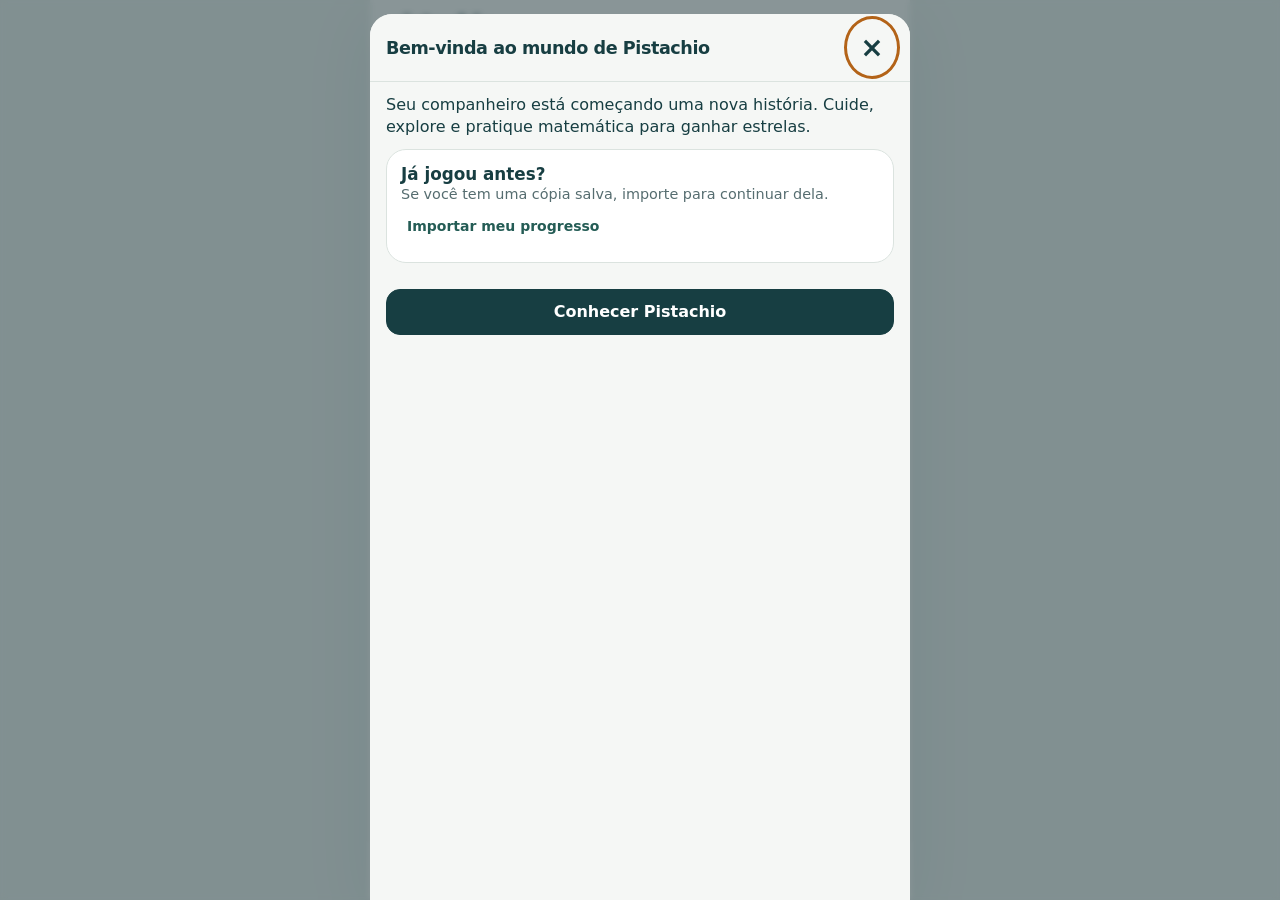
==== commit bde94b10: "Release Pistachio v5: touch care, fitted outfits, walking and fixed-height PWA screens" ====
--- a/index.html
+++ b/index.html
@@ -4,10 +4,11 @@
 <meta charset="utf-8"><meta name="viewport" content="width=device-width,initial-scale=1,viewport-fit=cover">
 <meta name="theme-color" content="#173e42"><meta name="description" content="O mundo de Pistachio, personagem criado pela Bela. Cuide, explore, descubra e jogue.">
 <meta name="apple-mobile-web-app-capable" content="yes"><meta name="apple-mobile-web-app-status-bar-style" content="default">
-<title>Pistachio · O mundo da Bela</title><link rel="manifest" href="manifest.webmanifest"><link rel="apple-touch-icon" href="icone-180.png"><link rel="icon" href="icone-192.png"><link rel="stylesheet" href="assets/jogo.css?v=4">
-<script defer src="assets/catalogo.js?v=4"></script><script defer src="assets/arte-b.js?v=4"></script><script defer src="assets/estado.js?v=4"></script><script defer src="assets/jogo.js?v=4"></script>
+<title>Pistachio · O mundo da Bela</title><link rel="manifest" href="manifest.webmanifest"><link rel="apple-touch-icon" href="icone-180.png"><link rel="icon" href="icone-192.png"><link rel="stylesheet" href="assets/jogo.css?v=5.3">
+<script defer src="assets/catalogo.js?v=4"></script><script defer src="assets/arte-b.js?v=4"></script><script defer src="assets/estado.js?v=4.1"></script><script defer src="assets/gestos.js?v=5.3"></script><script defer src="assets/paginas.js?v=5.3"></script><script defer src="assets/jogo.js?v=5.3"></script>
 </head>
 <body>
+<svg width="0" height="0" aria-hidden="true" style="position:absolute"><defs><filter id="sprite-paper" color-interpolation-filters="sRGB"><feColorMatrix type="matrix" values="1 0 0 0 0  0 1 0 0 0  0 0 1 0 0  -40 -40 -40 0 119"/><feComposite operator="in" in2="SourceGraphic"/></filter></defs></svg>
 <div class="app"><header class="top"><a href="#casa" class="brand" aria-label="Pistachio, ir para casa">pistachio<span>O MUNDO DA BELA</span></a><div class="top-actions"><span class="wallet" id="wallet" aria-label="Saldo de estrelas"></span><button id="save-open" class="iconbtn" aria-label="Salvar e recuperar jogo"></button></div></header>
 <div id="notice" role="status" hidden></div><main id="main" tabindex="-1"></main>
 <nav class="bottom" aria-label="Navegação principal"><button data-tab="casa"></button><button data-tab="explorar"></button><button data-tab="colecao"></button><button data-tab="loja"></button></nav>
--- a/assets/jogo.css
+++ b/assets/jogo.css
@@ -1,3 +1,17 @@
 :root{--ink:#173e42;--muted:#566d70;--paper:#f5f7f5;--line:#dbe3df;--green:#d8edb9;--pink:#f7dce6;--yellow:#f6df8b;--white:#fff;--accent:#245c55;font-family:ui-rounded,'Avenir Next',Avenir,system-ui,sans-serif;color:var(--ink);background:#e7eeeb;font-size:16px}*{box-sizing:border-box}body{margin:0}button,input,select{font:inherit}button,a,input,select{-webkit-tap-highlight-color:transparent}button{cursor:pointer;color:inherit;touch-action:manipulation}button:disabled{cursor:default;opacity:.5}button:focus-visible,a:focus-visible,input:focus-visible,select:focus-visible{outline:3px solid #b36318;outline-offset:3px}button{border:1px solid var(--line);background:white;border-radius:14px;padding:12px 16px;min-height:46px;font-weight:650}button:hover:not(:disabled){border-color:#7a9b90}button:active:not(:disabled){transform:translateY(1px)}a{color:inherit}h1,h2,h3,p{margin:0}h1{font-size:1.65rem;letter-spacing:-.045em}h2{font-size:1.3rem;letter-spacing:-.025em}h3{font-size:1.05rem}p{line-height:1.55}small,.meta{font-size:.875rem;color:var(--muted)}.app{max-width:540px;margin:auto;min-height:100dvh;background:var(--paper);position:relative;padding-bottom:calc(92px + env(safe-area-inset-bottom))}.top{display:flex;align-items:center;justify-content:space-between;padding:20px 22px 14px}.brand{text-decoration:none;font-size:1.7rem;letter-spacing:-.065em;font-weight:850;line-height:1}.brand span{display:block;font-size:.65rem;letter-spacing:.14em;font-weight:650;margin-top:7px}.top-actions{display:flex;align-items:center;gap:10px}.wallet{display:flex;align-items:center;gap:5px;font-weight:750;font-variant-numeric:tabular-nums}.wallet svg{color:#a47615}.iconbtn{display:grid;place-items:center;border-radius:50%;padding:8px;width:44px;min-height:44px;background:transparent;border-color:transparent}.icon{width:22px;height:22px;stroke:currentColor;stroke-width:1.7;fill:none;stroke-linecap:round;stroke-linejoin:round;flex-shrink:0}main{padding:10px 20px 24px}.heading{display:flex;justify-content:space-between;align-items:center;margin-bottom:16px;gap:12px}.eyebrow{text-transform:uppercase;letter-spacing:.12em;font-size:.75rem;font-weight:750;color:var(--muted);margin-bottom:5px}.pill{font-size:.8rem;padding:7px 10px;border-radius:30px;background:var(--green);white-space:nowrap;font-weight:700}.scene{aspect-ratio:1.18;position:relative;overflow:hidden;border-radius:24px;background-image:url('cenarios.png');background-size:200% 200%;background-position:0 0}.scene.jardim{background-position:100% 0}.scene.praia{background-position:0 100%}.scene.observatorio{background-position:100% 100%}.scene-tools{position:absolute;left:12px;top:12px;right:12px;display:flex;justify-content:space-between;z-index:3;gap:10px}.scene-tools button{background:#ffffffed;backdrop-filter:blur(5px);padding:9px 12px;font-size:.875rem;min-height:40px}.pet{position:absolute;width:52%;aspect-ratio:1;bottom:7%;left:24%;border:0;background:transparent;padding:0;isolation:isolate;min-height:0;overflow:visible}.pet img{width:100%;height:100%;object-fit:contain;mix-blend-mode:multiply}.pet button{min-height:0}.pet .wear{position:absolute;pointer-events:none;width:36%;height:36%;top:9%;left:30%}.pet .wear.oculos{top:39%;left:32%;width:37%;height:25%}.pet .wear.cachecol{top:62%;left:30%;width:38%;height:27%}.pet .wear.laco,.pet .wear.flor,.pet .wear.borboleta{top:25%;left:64%;width:22%;height:22%}.pet.idle{animation:breathe 4s ease-in-out infinite}.pet.react{animation:hop .6s ease-in-out}.bubble{position:absolute;bottom:9px;left:12px;right:12px;background:#fffef3f2;text-align:center;border-radius:12px;font-size:.875rem;padding:8px 10px;color:#173e42;z-index:2;pointer-events:none}.meters{display:grid;grid-template-columns:repeat(4,1fr);gap:11px;padding:17px 2px}.meter-label{font-size:.75rem;display:flex;align-items:center;justify-content:space-between;gap:2px;margin-bottom:6px}.meter-label strong{font-size:.75rem}progress{width:100%;height:5px;border:0;border-radius:8px;display:block;appearance:none}progress::-webkit-progress-bar{background:#dce4df;border-radius:8px}progress::-webkit-progress-value{background:#568176;border-radius:8px}progress::-moz-progress-bar{background:#568176;border-radius:8px}.carebar{display:grid;grid-template-columns:repeat(4,1fr);gap:7px}.carebar button{display:flex;flex-direction:column;align-items:center;padding:10px 2px;font-size:.75rem;gap:4px;border-radius:16px}.carebar .arte-item{width:38px;height:38px}.card{border:1px solid var(--line);border-radius:20px;padding:17px;background:white;margin-top:18px}.card.tint{background:#e4eecf;border-color:transparent}.row{display:flex;align-items:center;justify-content:space-between;gap:12px}.row.start{align-items:flex-start}.stack{display:grid;gap:12px}.section-head{display:flex;align-items:center;justify-content:space-between;gap:10px;margin:24px 0 12px}.textbtn{border:0;background:transparent;min-height:44px;padding:6px;color:var(--accent);font-size:.875rem}.primary{background:var(--ink);color:white;border-color:var(--ink)}.secondary{background:var(--green);border-color:transparent}.wide{width:100%}.buttonrow{display:flex;gap:10px;flex-wrap:wrap;margin-top:16px}.buttonrow>*{flex:1}.bottom{position:fixed;bottom:0;left:50%;transform:translateX(-50%);max-width:540px;width:100%;display:grid;grid-template-columns:repeat(4,1fr);background:#fcfdfbeF;border-top:1px solid var(--line);padding:10px 12px calc(10px + env(safe-area-inset-bottom));backdrop-filter:blur(16px);z-index:10}.bottom button{border:0;background:transparent;border-radius:12px;display:flex;align-items:center;flex-direction:column;font-size:.75rem;gap:5px;padding:8px 3px;min-height:55px;color:var(--muted)}.bottom button[aria-current=page]{background:#e4eddf;color:var(--ink)}.tiles{display:grid;grid-template-columns:1fr 1fr;gap:12px}.game-tile{text-align:left;display:flex;flex-direction:column;align-items:flex-start;gap:8px;padding:18px;min-height:164px;border-radius:20px;background:white}.game-tile.math{background:#173e42;color:white;border:0}.game-tile.math small{color:#cde0d9}.game-mark{font-size:1.6rem;font-weight:650;letter-spacing:.1em}.game-tile .arte-item{width:50px;height:50px}.places{display:grid;gap:12px}.place{display:flex;align-items:center;text-align:left;padding:0;overflow:hidden;min-height:100px;gap:16px;border-radius:20px}.place .scene{width:100px;flex-shrink:0;border-radius:0;aspect-ratio:1}.place small{display:block;margin-top:5px}.place .place-copy{padding:12px 10px 12px 0}.tabs{display:flex;gap:7px;overflow:auto;padding-bottom:10px;scrollbar-width:none}.tabs button{white-space:nowrap;font-size:.875rem;padding:10px 14px;border-radius:30px}.tabs button[aria-pressed=true]{background:var(--ink);border-color:var(--ink);color:white}.products{display:grid;grid-template-columns:repeat(2,minmax(0,1fr));gap:12px}.product{display:flex;flex-direction:column;align-items:center;text-align:center;padding:16px 10px;border:1px solid var(--line);border-radius:18px;background:white;gap:8px}.product .arte-item{width:80px;height:80px}.product .product-scene{width:100%;border-radius:12px}.product h3{font-size:.9rem}.product small{font-size:.8rem}.product button{width:100%;font-size:.875rem;padding:8px;min-height:40px;margin-top:auto}.arte-item{display:inline-block;position:relative;width:64px;height:64px;flex-shrink:0;vertical-align:middle;pointer-events:none}.arte-recorte{position:absolute;left:50%;top:50%;transform:translate(-50%,-50%);overflow:hidden}.arte-recorte img{position:absolute;max-width:none;object-fit:fill}.wear .arte-item{width:100%;height:100%}.collection-grid{display:grid;grid-template-columns:repeat(3,1fr);gap:10px}.collect{background:white;border:1px solid var(--line);border-radius:16px;min-height:116px;display:flex;flex-direction:column;align-items:center;justify-content:center;gap:6px;text-align:center;padding:12px 4px;font-size:.75rem}.collect.locked{background:#e9eeeb;color:#73817a}.collect .icon{width:30px;height:30px}.collect img{width:70px;height:70px;object-fit:contain}.collect .arte-item{width:50px;height:50px}.badge-list{display:grid;gap:10px}.badge{display:flex;gap:12px;align-items:center;padding:14px;background:white;border:1px solid var(--line);border-radius:16px}.badge>span{display:grid;place-items:center;border-radius:50%;width:40px;height:40px;background:var(--green);flex-shrink:0}.badge.locked>span{background:#e8ece9}.badge.locked{color:var(--muted)}.badge h3{font-size:.95rem}.badge p{font-size:.8rem}.decor-item{position:absolute;bottom:13%;width:18%;height:24%;pointer-events:none}.decor-item .arte-item{width:100%;height:100%}.decor-item.slot0{left:6%}.decor-item.slot1{right:7%}.decor-item.slot2{left:45%;bottom:37%;width:13%;height:18%}dialog{border:0;border-radius:24px 24px 0 0;padding:0;margin:auto auto 0;max-height:88dvh;width:100%;max-width:540px;color:var(--ink);background:var(--paper);overscroll-behavior:contain}dialog::backdrop{background:#0e252b77;backdrop-filter:blur(3px)}.sheet-head{position:sticky;top:0;z-index:6;display:flex;align-items:center;justify-content:space-between;padding:15px 20px 8px;background:var(--paper);border-bottom:1px solid var(--line)}#sheet-body{padding:18px 20px calc(24px + env(safe-area-inset-bottom))}.sheet-head h2{font-size:1.15rem}.sheet-head .iconbtn{font-size:1.75rem}.field{display:grid;gap:6px;margin-top:14px;font-size:.875rem}input,select{border:1px solid #b8c9c1;border-radius:12px;padding:12px;min-height:48px;background:white;color:var(--ink);width:100%}#toast{position:fixed;bottom:calc(98px + env(safe-area-inset-bottom));left:50%;transform:translateX(-50%);width:max-content;max-width:calc(100% - 32px);padding:12px 18px;border-radius:14px;background:#173e42;color:white;z-index:40;font-size:.9rem;box-shadow:0 4px 20px #0002;pointer-events:none;opacity:0;transition:opacity .2s}#toast.visible{opacity:1}#notice{margin:8px 20px;padding:12px;border-radius:12px;background:#fff0bf;font-size:.875rem;line-height:1.45}.save-status{font-size:.875rem;display:flex;align-items:center;gap:6px;color:var(--muted);border:0;padding:7px 0;background:none;min-height:36px}.save-status .icon{width:15px;height:15px}.activity{background:white;border:1px solid var(--line);border-radius:20px;padding:18px;margin-top:14px}.question{font-size:2.75rem;line-height:1.2;font-weight:750;text-align:center;letter-spacing:-.03em;margin:24px 0}.answer-grid{display:flex;gap:12px}.answer-grid label{flex:1;min-width:0}.feedback{padding:14px;border-radius:12px;background:#eaf0e5;line-height:1.5;margin-top:14px;font-size:.95rem}.feedback.error{background:#fff0c7}.math-help{font-size:.95rem;line-height:1.6;margin-top:15px}.sequence{display:flex;gap:8px;justify-content:center;flex-wrap:wrap;margin:18px 0}.sequence .seq{padding:5px;border-radius:12px;background:#e8edde;border:2px solid transparent}.sequence .seq.done{border-color:#357865}.seq .arte-item{width:42px;height:42px}.ingredient-grid{display:grid;grid-template-columns:repeat(3,1fr);gap:10px}.ingredient-grid button{display:flex;align-items:center;flex-direction:column;gap:4px;padding:8px;font-size:.75rem}.ingredient-grid .arte-item{width:54px;height:54px}.board{height:min(51dvh,400px);position:relative;overflow:hidden;border-radius:20px;background:#e5eed7;touch-action:none;margin:14px 0}.board:focus-visible{outline:3px solid #a66d21}.falling{position:absolute;top:0;left:0;width:48px;height:48px;pointer-events:none;will-change:transform}.falling .arte-item{width:48px;height:48px}.falling.obstacle{display:grid;place-items:center;background:#294749;color:white;border-radius:10px;font-size:1.5rem}.catcher{position:absolute;bottom:10px;width:72px;height:65px;pointer-events:none}.catcher img{width:100%;height:100%;object-fit:contain;mix-blend-mode:multiply}.collect-point{position:absolute;padding:0;background:#ffffffa0;border:2px solid #fff8;width:48px;height:48px;min-height:48px;border-radius:50%;z-index:2}.collect-point .arte-item{width:42px;height:42px}.collect-point:disabled{visibility:hidden}.route-scene{aspect-ratio:1}.route-progress{font-size:.875rem}.route-choice{padding:14px;text-align:left}.try-scene{max-width:280px;margin:16px auto}.stats-grid{display:grid;grid-template-columns:repeat(3,1fr);gap:8px}.stat{text-align:center;padding:16px 6px;background:#fff;border:1px solid var(--line);border-radius:16px}.stat strong{display:block;font-size:1.5rem}.stat small{font-size:.75rem}.empty{padding:24px 14px;text-align:center;border:1px dashed #b8c9c1;border-radius:16px;line-height:1.6}.hint-label{font-size:.75rem;color:var(--muted);margin-top:8px}.saved-look{display:flex;align-items:center;justify-content:space-between;gap:10px;padding:12px;border:1px solid var(--line);border-radius:14px;margin-top:10px}.reduced .pet{animation:none!important}.action-float{animation:hop .7s ease}.divider{border:0;border-top:1px solid var(--line);margin:22px 0}@keyframes breathe{0%,100%{transform:translateY(0)}50%{transform:translateY(-5px)}}@keyframes hop{0%,100%{transform:translateY(0)}45%{transform:translateY(-20px) rotate(-4deg)}70%{transform:translateY(2px) rotate(3deg)}}@media(min-width:700px){.app{margin:24px auto;border-radius:28px;min-height:calc(100dvh - 48px);box-shadow:0 20px 70px #173e4212}.bottom{border-radius:20px 20px 0 0}dialog{margin:auto;border-radius:24px;max-height:90dvh}}@media(max-width:360px){main{padding:10px 14px 24px}.top{padding:18px 16px 12px}.meter-label{font-size:.7rem}.carebar button{font-size:.7rem}.game-tile{padding:14px}.question{font-size:2.2rem}}@media(prefers-reduced-motion:reduce){*,*::before,*::after{animation:none!important;transition:none!important;scroll-behavior:auto!important}}
 
 .decor-item{pointer-events:auto;background:transparent;border:0;border-radius:10px;padding:0;min-height:44px;width:22%;height:28%;bottom:auto;touch-action:manipulation;overflow:visible}.decor-item.wardrobe-object{width:25%;height:43%}.decor-item:hover:not(:disabled){border:0}.decor-item:active:not(:disabled){transform:none}.decor-item .arte-item{width:100%;height:100%}.scene .pet{z-index:7}.arranging .decor-item{outline:2px dashed #fff9;cursor:grab;touch-action:none}.arranging .decor-item:active{outline:2px solid white;cursor:grabbing}.arranging .pet{pointer-events:none;opacity:.8}.scene-tools{z-index:15}.scene-tools button{font-size:.8rem;padding:8px 10px}.arranging .decor-item:focus-visible{outline:3px solid #b56b1b}
+/* v5: fixed-height PWA screens, gesture surfaces and explicit pagination. */
+html,body{height:100%;height:100dvh;overflow:hidden;overscroll-behavior:none}body{touch-action:manipulation}.app{height:var(--app-height,100dvh);min-height:0;max-height:100dvh;padding:env(safe-area-inset-top) 0 0;margin:0 auto;display:flex;flex-direction:column;border-radius:0}.top{padding:12px 18px 8px;flex-shrink:0}.brand{font-size:1.45rem}.brand span{font-size:.6rem}.bottom{position:static;transform:none;flex-shrink:0;width:100%;margin-top:auto;border-radius:0;padding:5px 12px max(5px,env(safe-area-inset-bottom));}.bottom button{min-height:48px;padding:5px 3px}.top .iconbtn{min-height:42px}#main{flex:1;min-height:0;overflow:hidden;padding:8px 16px;position:relative}.heading{margin-bottom:10px}.heading h1{font-size:1.4rem}.eyebrow{font-size:.7rem;margin-bottom:3px}.page-shell{height:calc(100% - 54px);min-height:0;overflow:hidden}.page-shell.single-page{height:100%}.app-page{height:100%;overflow:hidden;display:flex;flex-direction:column;gap:10px}.app-page[hidden]{display:none!important}.app-page>.card{margin-top:0}.app-page>.section-head{margin:8px 0 0}.page-row{flex-shrink:0}.app-page>.tabs{flex-shrink:0}.page-nav{display:flex;align-items:center;justify-content:space-between;gap:8px;height:50px;padding-top:5px;flex-shrink:0}.page-nav[hidden]{display:none}.page-nav button{padding:8px 12px;min-height:40px;font-size:.85rem}.page-nav span{font-size:.8rem}.game-tile{min-height:125px;padding:14px}.game-tile .arte-item{width:40px;height:40px}.place{min-height:86px}.place .scene{width:86px}.product{padding:10px 8px;gap:5px}.product .arte-item{width:65px;height:65px}.product button{min-height:40px}.collection-grid .collect{min-height:94px}.stat{padding:10px 4px}.card{padding:14px}.card p{font-size:.9rem}.section-head{margin:14px 0 8px}.buttonrow{margin-top:10px}.field{margin-top:9px}.scene.try-scene{width:min(180px,40vw);margin:5px auto;flex-shrink:1}dialog{height:calc(var(--app-height,100dvh) - env(safe-area-inset-top) - 14px);max-height:calc(100dvh - env(safe-area-inset-top) - 14px);overflow:hidden;display:none;flex-direction:column;margin:auto auto 0;border-radius:22px 22px 0 0}dialog[open]{display:flex}.sheet-head{position:static;flex-shrink:0;padding:8px 16px}.sheet-head h2{font-size:1.1rem}#sheet-body{flex:1;min-height:0;overflow:hidden;padding:12px 16px max(12px,env(safe-area-inset-bottom));display:block}#sheet-body p{line-height:1.4}.dense-page{gap:5px}.dense-page .card{padding:10px}.dense-page .question{font-size:2.1rem;margin:12px 0}.dense-page .activity{padding:12px;margin-top:0}.dense-page .scene.try-scene{max-height:130px}.dense-page .feedback{font-size:.85rem;padding:10px}.dense-page .field{margin-top:4px}.dense-page input,.dense-page select{min-height:42px;padding:8px}.dense-page .board{height:35dvh}.dense-page .sequence{margin:8px 0}#notice{flex-shrink:0;margin:4px 16px;padding:8px;font-size:.75rem;max-height:70px;overflow:hidden}#toast{bottom:calc(74px + env(safe-area-inset-bottom))}
+body[data-tab=casa] #main{display:flex;flex-direction:column;gap:0}body[data-tab=casa] #main>.scene{flex:1;min-height:0;aspect-ratio:auto;border-radius:20px;touch-action:none;user-select:none;-webkit-user-select:none;-webkit-touch-callout:none}body[data-tab=casa] .heading{flex-shrink:0}body[data-tab=casa] .pet{width:min(58%,37dvh);height:auto;aspect-ratio:1;left:50%;bottom:10%;transform:translateX(-50%);animation:none;touch-action:none}.scene-tools{top:8px;left:8px;right:8px}.scene-tools button{min-height:36px;padding:6px 10px}.care-hint{min-height:28px;padding:6px 0 2px;font-size:.8rem;line-height:1.25;text-align:center;flex-shrink:0}.meters{padding:7px 0 10px;gap:9px;flex-shrink:0}.carebar{flex-shrink:0}.carebar button{padding:6px 2px;min-height:63px;gap:2px}.carebar .arte-item{width:29px;height:29px}.carebar .icon{width:27px;height:27px}.home-foot{display:flex;align-items:center;justify-content:space-between;gap:10px;flex-shrink:0;min-height:32px}.home-foot button{font-size:.75rem;min-height:30px;padding:4px 0}.home-foot .save-status{white-space:nowrap}.outfit-sprite{display:block;position:absolute;inset:0;background-image:url('roupas-vestidas.png');background-size:300% 200%;background-repeat:no-repeat}.pet.has-outfit{mix-blend-mode:multiply;isolation:auto}.pet.has-outfit .wear{mix-blend-mode:normal}.pet .wear.chapeu{top:-4%;left:21%;width:58%;height:40%;transform:rotate(-5deg);z-index:2}.pet .wear.oculos{top:38%;left:16%;width:70%;height:23%;z-index:2}.pet .wear.laco,.pet .wear.flor,.pet .wear.borboleta{left:64%;top:14%;width:20%;height:22%;transform:rotate(15deg)}.pet .wear.fitted-formatura{left:19%;top:0%;width:64%}.pet .wear.fitted-coroa{left:29%;top:3%;width:40%;height:27%}.bath-art{display:block;width:100%;height:100%;background-image:url('banho.png');background-size:200% 200%;background-repeat:no-repeat}.bath-art-0{background-position:0 0}.bath-art-1{background-position:100% 0}.bath-art-2{background-position:0 100%}.bath-art-3{background-position:100% 100%}.body-dirt{position:absolute;width:24%;height:22%;pointer-events:none;opacity:.72;z-index:3}.dirt-0{left:15%;top:38%}.dirt-1{left:62%;top:65%}.dirt-2{left:62%;top:30%}.dirt-3{left:30%;top:75%}.dirt-4{left:10%;top:65%}.being-petted{transform:translateX(-50%) rotate(var(--lean,0deg)) scale(1.025)!important}.being-petted:after{content:'♡';position:absolute;left:45%;top:-12%;font-size:32px;color:#bd4f73;pointer-events:none}.drag-food,.drag-sponge{position:absolute;left:8%;bottom:7%;width:70px;height:70px;padding:0;border:0;background:transparent;z-index:25;cursor:grab;touch-action:none;-webkit-user-select:none;user-select:none}.drag-food .arte-item{width:100%;height:100%}.drag-food.dragging,.drag-sponge.dragging{cursor:grabbing;filter:drop-shadow(0 5px 3px #173e4226)}.being-eaten{animation:swallow .65s ease forwards;pointer-events:none}.chewing{animation:chew .65s ease!important}.bath-mode .decor-item{visibility:hidden}.bath-mode .scene-tools{display:none}.bath-mode .pet{bottom:17%!important;width:min(57%,35dvh)!important}.tub-front{position:absolute;left:15%;bottom:3%;width:70%;height:45%;z-index:12;pointer-events:none}.drag-sponge{left:5%;bottom:7%;z-index:25}.wash-spot{position:absolute;width:24%;height:24%;z-index:8;pointer-events:none}.wash-spot>.bath-art,.spot-foam{position:absolute;inset:0;transition:opacity .15s}.rinse-button{position:absolute;right:12px;top:12px;z-index:30}.rinsing .wash-spot{opacity:0;transition:opacity .6s}.food-options{display:flex;gap:8px;overflow-x:auto;overflow-y:hidden;touch-action:pan-x;height:70px;padding:3px 0;scrollbar-width:none}.food-options button{flex:0 0 76px;min-height:60px;display:grid;grid-template-columns:35px 1fr;align-items:center;padding:4px;font-size:.65rem;gap:0}.food-options .arte-item{grid-row:span 2;width:35px;height:35px}.food-options small{font-size:.65rem}.food-options span{line-height:1.1}#care-tray{flex-shrink:0}.walk-scene{position:relative;min-height:240px;flex:1;aspect-ratio:auto!important;touch-action:none;overflow:hidden}.walk-avatar{position:absolute;width:28%;aspect-ratio:1;left:50%;top:75%;transform:translate(-50%,-90%);transition:left .65s linear,top .65s linear;z-index:5;pointer-events:none}.walk-avatar .pet{inset:0;width:100%;height:100%;transform:none;animation:none}.walk-avatar.walking .pet{animation:walking .22s ease-in-out infinite alternate}.walk-scene .collect-point{width:44px;height:44px;min-height:44px;transform:translate(-50%,-50%)}.walk-scene .collect-point .arte-item{width:38px;height:38px}.walk-controls{display:flex;align-items:center;justify-content:space-between;gap:8px}.walk-controls button{padding:7px 12px}.walk-controls span{font-size:.8rem}.walking-instruction{font-size:.85rem}.activity{margin-top:0}.question{margin:12px 0;font-size:2.5rem}.sequence{margin:10px 0}.ingredient-grid button{padding:5px}.ingredient-grid .arte-item{width:42px;height:42px}.board{height:min(43dvh,340px);flex-shrink:1;margin:6px 0}.page-row.ingredient-grid{grid-template-columns:repeat(3,1fr)}@keyframes swallow{to{transform:scale(.05) rotate(35deg);opacity:0}}@keyframes chew{0%,100%{transform:translateX(-50%) scale(1)}25%,65%{transform:translateX(-50%) scale(1.04,.96)}45%,85%{transform:translateX(-50%) scale(.98,1.02)}}@keyframes walking{from{transform:translateY(0) rotate(-3deg)}to{transform:translateY(-5px) rotate(3deg)}}@media(max-height:670px){.top{padding:5px 14px}.brand{font-size:1.2rem}.brand span{display:none}.heading{margin-bottom:5px}.heading h1{font-size:1.15rem}.eyebrow{font-size:.65rem}.carebar button{min-height:54px}.carebar .arte-item{width:24px;height:24px}.care-hint{font-size:.75rem;min-height:24px}.bottom button{min-height:42px}.food-options{height:57px}.food-options button{min-height:50px}.meters{padding:5px 0}.game-tile{min-height:108px}.app-page{gap:6px}.question{font-size:2rem}.activity{padding:12px}.feedback{padding:10px;font-size:.85rem}dialog .card{padding:11px}}@media(orientation:landscape) and (max-height:500px){.top,.bottom{padding-top:2px;padding-bottom:2px}.bottom button{flex-direction:row;justify-content:center;min-height:35px}.home-foot,.heading .eyebrow{display:none}.carebar{position:absolute;right:16px;top:45px;bottom:45px;width:90px;grid-template-columns:1fr;z-index:20}.carebar button{min-height:40px;padding:3px}.carebar .arte-item{display:none}body[data-tab=casa] #main>.scene{margin-right:98px}.care-hint{font-size:.7rem}.meters{position:absolute;bottom:9px;left:16px;right:118px}.page-nav{height:42px}.page-shell{height:calc(100% - 42px)}.card p{font-size:.8rem}.app-page{gap:4px}.game-tile{min-height:86px}.game-tile .arte-item,.game-mark{display:none}.product .arte-item{width:40px;height:40px}.scene.try-scene{max-height:100px}}
+
+.walk-session{display:flex;flex-direction:column;gap:10px;height:100%;min-height:0}.walk-session #walk-result{font-size:.8rem;line-height:1.3;flex-shrink:0}.walk-session .walking-instruction,.walk-controls{flex-shrink:0}.walk-session .walk-scene{min-height:0}
+
+/* Keep pastel bodies opaque; discard only the white atlas paper at render time. */
+.pet.has-outfit{mix-blend-mode:normal;isolation:isolate}.outfit-sprite{filter:url(#sprite-paper);clip-path:inset(0 0 6% 0)}
+
+.activity.showing-help>p.meta{display:none}.activity.showing-help .question{font-size:1.8rem;margin:5px 0}.activity.showing-help .math-help{margin-top:5px;font-size:.85rem}.activity form[hidden]{display:none}
+
+.pet img,.catcher img{mix-blend-mode:normal}
+
+.keyboard-open .activity>p.meta{display:none}.keyboard-open .question{font-size:1.3rem;margin:2px 0}.keyboard-open .activity{padding:6px}.keyboard-open .activity .field{margin-top:2px}.keyboard-open .activity input{min-height:40px;padding:6px}.keyboard-open #answer-form>button{margin-top:5px!important;min-height:40px;padding:6px}.keyboard-open #hint{display:none}.keyboard-open .sheet-head{padding:2px 12px}.keyboard-open .app-page{gap:3px}
